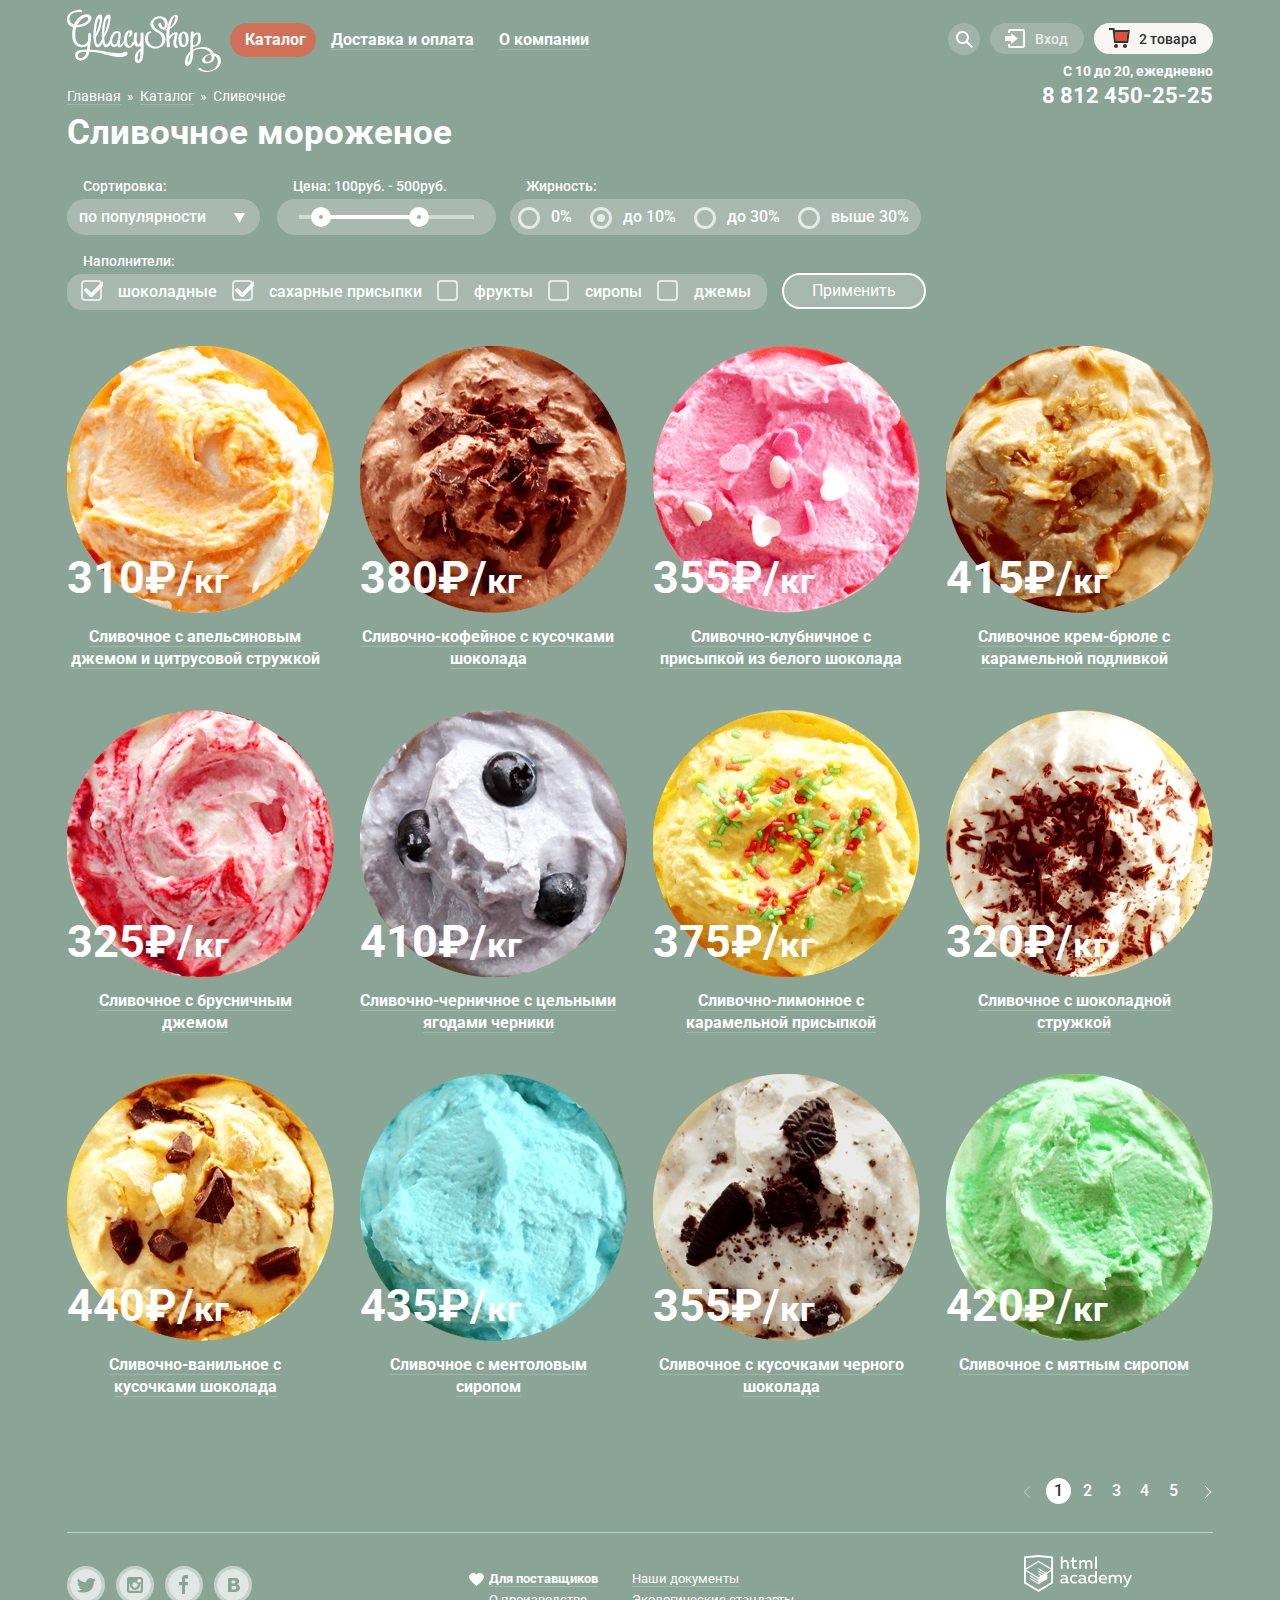
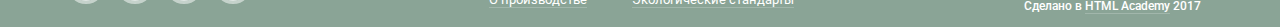
==== catalog.html @ 351ae2a3 "удаление лишних тегов" ====
<!DOCTYPE html>
<html lang="ru">

<head>
  <meta charset="utf-8">
  <title>HTML Academy: Глейси</title>
  <link href="https://fonts.googleapis.com/css?family=Roboto:400,500,700&amp;subset=cyrillic" rel="stylesheet">
  <link href="css/normalize.css" rel="stylesheet">
  <link href="css/style.css" rel="stylesheet">
</head>

<body>
  <header class="main-header container">

    <nav class="main-navigation">
      <a class="main-header-logo" href="index.html">
        <img src="img/logo-gllacy.svg" width="154" height="64" alt="Логотип интернет-магазина 'Глейси'">
      </a>
      <ul class="site-navigation navigation">
        <li class="site-navigation-item catalog">
          <a class="subtitle-currently" href="#"><span>Каталог</span>
          </a>
          <div class="link-wrap"></div>
          <ul class="catalog-list">
            <li class="main-catalog-item">
              <a href="#" class="main-catalog-link">Новинки</a>
            </li>
            <li class="main-catalog-item">
              <a class="currently"><span>Сливочное</span></a>
            </li>
            <li class="main-catalog-item">
              <a href="">Щербеты</a>
            </li>
            <li class="main-catalog-item">
              <a href="#">Фруктовый лед</a>
            </li>
            <li class="main-catalog-item">
              <a href="#">Мелорин</a>
            </li>
          </ul>
        </li>
        <li class="site-navigation-item">
          <a href="#"><span class="underline">Доставка и оплата</span>
          </a>
        </li>
        <li class="site-navigation-item">
          <a href="#"><span class="underline">О компании</span>
          </a>
        </li>
      </ul>
      <div class="user-navigation-wrapper">
        <ul class="user-navigation navigation">
          <li class="search">
            <a class="search-button" href="#">
              <svg version="1.1" xmlns="http://www.w3.org/2000/svg" xmlns:xlink="http://www.w3.org/1999/xlink" x="0px" y="0px" width="17px"
	          height="17px" viewBox="0 0 17 17" enable-background="new 0 0 17 17" xml:space="preserve">
                <g id="Layer_2">
	            <path fill="#FFFFFF" d="M16.958,15.527L11.75,10.32C12.533,9.247,13,7.93,13,6.5C13,2.91,10.09,0,6.5,0S0,2.91,0,6.5
		        S2.91,13,6.5,13c1.438,0,2.763-0.473,3.839-1.263l5.205,5.204L16.958,15.527z M6.5,11C4.019,11,2,8.981,2,6.5S4.019,2,6.5,2
		        S11,4.019,11,6.5S8.981,11,6.5,11z"/>
                </g>
              </svg>
              <span class="visually-hidden">Поиск</span>
            </a>
            <div class="search-wrapper">
              <form class="search-form" method="post">
                <p>
                  <input type="search" name="search" id="search" placeholder="Что ищем?">
                  <label class="visually-hidden" for="search">Поиск по сайту</label>
                </p>
              </form>
            </div>
          </li>
          <li class="login-link">
            <a class="login" href="#">
              <svg version="1.1" x="0px" y="0px" width="21px" height="19px" viewBox="0 0 21 19" enable-background="new 0 0 21 19" xml:space="preserve">
                <g>
	              <polygon fill="#FFFFFF" points="6,14.875 12.917,9.5 6,4.125 6,7.042 -0.042,7.042 -0.042,11.959 6,11.959 	"/>
	              <path fill="#FFFFFF" d="M18,0H5C3.9,0,3,0.9,3,2v2h2V2h13v15H5v-2H3v2c0,1.1,0.9,2,2,2h13c1.1,0,2-0.9,2-2V2C20,0.9,19.1,0,18,0z"/>
                </g>
              </svg>
              Вход
            </a>
            <div class="login-box">
              <h2 class="visually-hidden">Вход в личный кабинет</h2>
              <form class="login-form" method="post">

                <p>
                  <input class="login-icon-user" type="text" name="user-mail" id="login-user-mail" placeholder="Электронная почта">
                  <label class="visually-hidden" for="login-user-mail">Электронная почта</label>
                </p>

                <p>
                  <input class="login-icon-password" type="password" name="password" id="password" placeholder="Пароль">
                  <label class="visually-hidden" for="password">Пароль</label>
                </p>

                <div class="login-inner">
                  <button class="button" type="submit">Войти</button>

                  <p>
                    <a href="#">Забыли пароль?</a>
                    <a href="#">Новая регистрация</a>
                  </p>

                </div>
              </form>
            </div>
          </li>

          <li class="cart">
            <a class="full-cart" href="#" aria-label="Корзина">2 товара</a>
            <svg version="1.1" xmlns="http://www.w3.org/2000/svg" xmlns:xlink="http://www.w3.org/1999/xlink" x="0px" y="0px" width="21px" height="20px" viewBox="0 0 21 20" enable-background="new 0 0 21 20" xml:space="preserve">
              <polygon fill="#E84D37" points="5.888,4.031 6.922,13 17.372,13 18.548,4.031 "/>
              <circle fill="#343434" cx="6.984" cy="18" r="2"/>
              <circle fill="#343434" cx="15.984" cy="18" r="2"/>
              <path fill="#343434" d="M5.657,2.031L5.422,0H0v2h3.64l1.5,13h13.988l1.699-12.969H5.657z M17.372,13H6.922L5.888,4.031h12.66
              L17.372,13z"/>
            </svg>
            <div class="cart-box">
              <h2 class="visually-hidden">Корзина</h2>
              <table class="application">
                <tr>
                  <td class="order-line orange">
                    <button class="cart-delete" type="button"></button>
                    <img src="img/ice-cream-with-orange-jam-mini.png" width="33" height="33" alt="Пломбир с апельсиновым джемом">
                    <span class="product-name">Пломбир с апельсиновым джемом</span>
                  </td>
                  <td>1,5кг х <span>200руб.</span>
                  </td>
                  <td>300руб.
                  </td>
                </tr>
                <tr>
                  <td class="order-line strawberry">
                    <button class="cart-delete" type="button"></button>
                    <img src="img/strawberry-ice-cream-mini.png" width="33" height="33" alt="Клубничный пломбир с присыпкой из белого шоколада">
                    <span class="product-name">Клубничный пломбир с присыпкой из белого шоколада</span>
                  </td>
                  <td>1,5кг х <span>300руб</span>
                  </td>
                  <td>450руб.
                  </td>
                </tr>
                <tr>
                  <td class="last-row-price" colspan="3"><span class="total">Итого: 750руб.</span>
                  </td>
                </tr>
              </table>
              <a class="cart-button button" href="">Оформить заказ</a>
            </div>
          </li>
        </ul>
        <p class="schedule">
          <span class="operating-time">С 10 до 20, ежедневно</span>
          <span class="phone">8 812 450-25-25</span>
        </p>
      </div>
    </nav>
  </header>

  <main class="main-container">
    <div class="main-wrapper container">

      <ul class="breadcrumbs">
        <li><a href="index.html"><span class="underline">Главная</span></a>
        </li>
        <li><a href="#"><span class="underline">Каталог</span></a>
        </li>
        <li class="breadcrumbs-current">Сливочное</li>
      </ul>

      <h1 class="page-title">Сливочное мороженое</h1>

      <section class="filter">
        <h2 class="visually-hidden">Фильтр товаров</h2>

        <form class="filter-form" method="get">
          <fieldset class="sorting">
            <legend>Сортировка:</legend>
            <div class="sort-back">
              <select class="sort" name="sort">
                <option value="popular" >по популярности</option>
                <option value="cheap">сначала недорогие</option>
                <option value="expensive" >сначала дорогие</option>
                <option value="fat" >по жирности</option>
              </select>
              <svg version="1.1" xmlns="http://www.w3.org/2000/svg" xmlns:xlink="http://www.w3.org/1999/xlink" x="0px" y="0px" width="11px" height="10px" viewBox="0 0 11 10" enable-background="new 0 0 11 10" xml:space="preserve">
                <polyline fill="#ffffff" points="5.5,10 0,0 11,0 "/>
              </svg>
            </div>
          </fieldset>

          <fieldset class="range">
            <legend>Цена: 100руб. - 500руб.</legend>
            <div class="range-wrapper">
              <div class="range-line">
                <div class="line-active">
                </div>
                <button class="visually-hidden" type="button" id="min"></button>
                <label class="switch-min" for="min"></label>
                <button class="visually-hidden" type="button" id="max"></button>
                <label class="switch-max" for="max"></label>
              </div>
            </div>
          </fieldset>

          <fieldset class="fat-content">
            <legend>Жирность:</legend>
            <div class="fat-wrapper">
              <ul class="fat-list">
                <li class="fat-item content">
                  <input class="input-radio visually-hidden" type="radio" name="fat-content-group" value="0%" id="fat-0">
                  <label for="fat-0">0%</label>
                </li>
                <li class="fat-item content">
                  <input class="iput-radio visually-hidden" type="radio" name="fat-content-group" value="up-to 10%" id="fat-10" checked>
                  <label for="fat-10">до 10%</label>
                </li>
                <li class="fat-item content">
                  <input class="input-radio visually-hidden" type="radio" name="fat-content-group" value="up-to 30%" id="fat-30">
                  <label for="fat-30">до 30%</label>
                </li>
                <li class="fat-item content">
                  <input class="input-radio visually-hidden" type="radio" name="fat-content-group" value="above- 30%" id="fat-more-30">
                  <label for="fat-more-30">выше 30%</label>
                </li>
              </ul>
            </div>
          </fieldset>

          <fieldset class="additive">
            <legend>Наполнители:</legend>
            <div class="additive-wrapper">
              <ul class="fillers-list">
                <li class="fillers-item">
                  <input class="filter-input-checkbox" type="checkbox" name="fillers" id="filler-chocolate" checked>
                  <label for="filler-chocolate">шоколадные</label>
                </li>
                <li class="fillers-item">
                  <input class="filter-input-checkbox" type="checkbox" name="fillers" id="filler-shugar" checked>
                  <label for="filler-shugar">сахарные присыпки</label>
                </li>
                <li class="fillers-item">
                  <input class="filter-input-checkbox" type="checkbox" name="fillers" id="filler-fruit">
                  <label for="filler-fruit">фрукты</label>
                </li>
                <li class="fillers-item">
                  <input class="filter-input-checkbox" type="checkbox" name="fillers" id="filler-syrup">
                  <label for="filler-syrup">сиропы</label>
                </li>
                <li class="fillers-item">
                  <input class="filter-input-checkbox" type="checkbox" name="fillers" id="filler-jam">
                  <label for="filler-jam">джемы</label>
                </li>
              </ul>
            </div>
          </fieldset>
          <button class="filter-button" type="submit">Применить</button>
        </form>

      </section>

      <section class="product-catalog">

        <h2 class="visually-hidden">Каталог товаров</h2>

        <ul class="product-catalog-list">
          <li class="catalog-item">
            <img src="img/creamy-ice-cream-with-orange-jam-and-citrus-chips.png" width="267" height="267" alt="Сливочное мороженое с апельсиновым джемом и цитрусовой стружкой">
            <a href="#">
              <h3 class="item-title"><span class="underline">Сливочное с апельсиновым джемом и цитрусовой стружкой</span></h3>
            </a>
            <p class="item-price">310₽/<span class="weight">кг</span>
            </p>
            <a class="button-view button" href="#">Быстрый просмотр</a>

          </li>
          <li class="catalog-item">
            <img src="img/creamy-coffee-ice-cream-with-chocolate-pieces.png" width="267" height="267" alt="Сливочно-кофейное мороженое с кусочками шоколада">
            <a href="#">
              <h3 class="item-title"><span class="underline">Сливочно-кофейное с кусочками шоколада</span></h3>
            </a>
            <p class="item-price">380₽/<span class="weight">кг</span>
            </p>
            <a class="button-view button" href="#">Быстрый просмотр</a>
          </li>
          <li class="catalog-item">
            <img src="img/creamy-strawberry-ice-cream-with-white-chocolate-powder.png" width="267" height="267" alt="Сливочно-клубничное мороженое с присыпкой из белого шоколада">
            <a href="#">
              <h3 class="item-title"><span class="underline">Сливочно-клубничное с присыпкой из белого шоколада</span></h3>
            </a>
            <p class="item-price">355₽/<span class="weight">кг</span>
            </p>
            <a class="button-view button" href="#">Быстрый просмотр</a>

          </li>
          <li class="catalog-item">
            <img src="img/creamy-ice-cream-with-caramel-sauce.png" width="267" height="267" alt="Сливочное мороженое крем-брюле с карамельной подливкой">
            <a href="#">
              <h3 class="item-title"><span class="underline">Сливочное крем-брюле с карамельной подливкой</span></h3>
            </a>
            <p class="item-price">415₽/<span class="weight">кг</span>
            </p>
            <a class="button-view button" href="#">Быстрый просмотр</a>
          </li>
          <li class="catalog-item">
            <img src="img/creamy-ice-cream-with-cranberry-jam.png" width="267" height="267" alt="Сливочное мороженое с брусничным джемом ">
            <a href="#">
              <h3 class="item-title"><span class="underline">Сливочное с брусничным джемом</span></h3>
            </a>
            <p class="item-price">325₽/<span class="weight">кг</span>
            </p>
            <a class="button-view button" href="#">Быстрый просмотр</a>
          </li>
          <li class="catalog-item">
            <img src="img/creamy-blueberry-ice-cream-with-whole-blueberries.png" width="267" height="267" alt="Сливочно-черничное мороженое с цельными ягодами черники ">
            <a href="#">
              <h3 class="item-title"><span class="underline">Сливочно-черничное с цельными ягодами черники</span></h3>
            </a>
            <p class="item-price">410₽/<span class="weight">кг</span>
            </p>
            <a class="button-view button" href="#">Быстрый просмотр</a>
          </li>
          <li class="catalog-item">
            <img src="img/creamy-lemon-ice-cream-with-caramel-powder.png" width="267" height="267" alt="Сливочно-лимонное мороженое с карамельной присыпкой ">
            <a href="#">
              <h3 class="item-title"><span class="underline">Сливочно-лимонное с карамельной присыпкой</span></h3>
            </a>
            <p class="item-price">375₽/<span class="weight">кг</span>
            </p>
            <a class="button-view button" href="#">Быстрый просмотр</a>
          </li>
          <li class="catalog-item">
            <img src="img/creamy-ice-cream-with-chocolate-chips.png" width="267" height="267" alt="Сливочное мороженое с шоколадной стружкой">
            <a href="#">
              <h3 class="item-title"><span class="underline">Сливочное с шоколадной стружкой</span></h3>
            </a>
            <p class="item-price">320₽/<span class="weight">кг</span>
            </p>
            <a class="button-view button" href="#">Быстрый просмотр</a>
          </li>
          <li class="catalog-item">
            <img src="img/creamy-vanilla-ice-cream-with-chocolate-pieces.png" width="267" height="267" alt="Сливочно-ванильное мороженое с кусочками шоколада ">
            <a href="#">
              <h3 class="item-title"><span class="underline">Сливочно-ванильное с кусочками шоколада</span></h3>
            </a>
            <p class="item-price">440₽/<span class="weight">кг</span>
            </p>
            <a class="button-view button" href="#">Быстрый просмотр</a>
          </li>
          <li class="catalog-item">
            <img src="img/creamy-ice-cream-with-menthol-syrup.png" width="267" height="267" alt="Сливочноe мороженое с ментоловым сиропом">
            <a href="#">
              <h3 class="item-title"><span class="underline">Сливочноe с ментоловым сиропом</span></h3>
            </a>
            <p class="item-price">435₽/<span class="weight">кг</span>
            </p>
            <a class="button-view button" href="#">Быстрый просмотр</a>
          </li>
          <li class="catalog-item">
            <img src="img/creamy-ice-cream-with-pieces-of-dark-chocolate.png" width="267" height="267" alt="Сливочное мороженое с кусочками черного шоколада">
            <a href="#">
              <h3 class="item-title"><span class="underline">Сливочное с кусочками черного шоколада</span> </h3>
            </a>
            <p class="item-price">355₽/<span class="weight">кг</span>
            </p>
            <a class="button-view button" href="#">Быстрый просмотр</a>
          </li>
          <li class="catalog-item">
            <img src="img/creamy-ice-cream-with-mint-syrup.png" width="267" height="267" alt="Сливочное мороженое с мятным сиропом">
            <a href="#">
              <h3 class="item-title"><span class="underline">Сливочное с мятным сиропом</span></h3>
            </a>
            <p class="item-price">420₽/<span class="weight">кг</span>
            </p>
            <a class="button-view button" href="#">Быстрый просмотр</a>
          </li>
        </ul>
        <div class="paginator-wrapper">
          <ul class="pagination-list">
            <li class="pagination-item">
              <a class="current-link">1</a>
            </li>
            <li class="pagination-item">
              <a href="#">2</a>
            </li>
            <li class="pagination-item">
              <a href="#">3</a>
            </li>
            <li class="pagination-item">
              <a href="#">4</a>
            </li>
            <li class="pagination-item">
              <a href="#">5</a>
            </li>
          </ul>
        </div>
      </section>
    </div>
  </main>

  <footer class="main-footer">
    <div class="footer-wrapper container footer-catalog">
      <div class="footer-social">
        <ul class="social-list">
          <li>
            <a class="social-button" href="#">
              <span class="visually-hidden">Твиттер</span>
              <svg version="1.1" xmlns="http://www.w3.org/2000/svg" xmlns:xlink="http://www.w3.org/1999/xlink" x="0px" y="0px" width="32px" height="32px" viewBox="0 0 32 32" enable-background="new 0 0 32 32" xml:space="preserve">
                <g>
                </g>
                <g>
	              <path fill="#e1e7e4" d="M16,0C7.164,0,0,7.164,0,16c0,8.837,7.164,16,16,16c8.837,0,16-7.163,16-16C32,7.164,24.837,0,16,0z
		          M23.944,12.809c-0.251,6.516-3.463,10.832-10.992,10.702c-0.14,0-0.205,0-0.233,0c-0.015,0-0.021,0-0.021,0
		          c-0.029,0-0.094,0-0.232,0c-0.447,0-4.543-0.443-5.344-1.823c2.479,0.19,4.247-0.406,5.12-1.136
		          c-1.048-0.289-2.923-0.461-3.251-2.848c0.384,0.104,0.618,0.221,1.299,0.113c-1.307-0.824-2.758-1.519-2.679-3.643
		          c0.311,0.317,1.164,0.518,1.46,0.457c-0.768-0.233-2.149-3.244-0.974-4.781c1.984,1.79,4.075,3.482,7.804,3.643
		          c0.227-2.214,1.24-3.699,3.168-4.325c1.84-0.479,3.255,0.26,3.901,1.138c0.737-0.224,1.453-0.466,2.193-0.685
		          c-0.004,0.833-0.569,1.463-0.935,1.709c0.747,0.165,1.423-0.475,1.423-0.475C25.467,11.818,24.557,12.58,23.944,12.809z"/>
                </g>
              </svg>
            </a>
          </li>
          <li>
            <a class="social-button" href="#">
              <span class="visually-hidden">Инстаграмм</span>
              <svg version="1.1" xmlns="http://www.w3.org/2000/svg" xmlns:xlink="http://www.w3.org/1999/xlink" x="0px" y="0px"
	          width="32px" height="32px" viewBox="0 0 32 32" enable-background="new 0 0 32 32" xml:space="preserve">
                <g>
	              <path fill="#e1e7e4" d="M20.916,16c0,2.728-2.211,4.938-4.938,4.938S11.039,18.728,11.039,16c0-0.394,0.051-0.773,0.138-1.14
		          h-0.897v6.838h11.396V14.86h-0.897C20.865,15.227,20.916,15.606,20.916,16z"/>
	              <path fill="#e1e7e4" d="M15.978,18.659c1.466,0,2.659-1.193,2.659-2.659s-1.193-2.659-2.659-2.659
		          c-1.466,0-2.659,1.193-2.659,2.659S14.511,18.659,15.978,18.659z"/>
	              <rect x="18.637" y="10.302" fill="#FFFFFF" width="3.039" height="3.039"/>
	              <path fill="#e1e7e4" d="M16,0C7.164,0,0,7.164,0,16c0,8.837,7.164,16,16,16c8.837,0,16-7.163,16-16C32,7.164,24.837,0,16,0z
		          M23.955,21.698c0,1.254-1.025,2.279-2.279,2.279H10.279C9.026,23.978,8,22.952,8,21.698V10.302c0-1.253,1.026-2.279,2.279-2.279
		          h11.396c1.254,0,2.279,1.026,2.279,2.279V21.698z"/>
                </g>
              </svg>
            </a>
          </li>
          <li>
            <a class="social-button" href="#">
              <span class="visually-hidden">Фейсбук</span> 
              <svg version="1.1" xmlns="http://www.w3.org/2000/svg" xmlns:xlink="http://www.w3.org/1999/xlink" x="0px" y="0px"
	          width="32px" height="32px" viewBox="0 0 32 32" enable-background="new 0 0 32 32" xml:space="preserve">
                <path fill="#e1e7e4" d="M16,0C7.164,0,0,7.163,0,16s7.164,16,16,16c8.837,0,16-7.164,16-16S24.837,0,16,0z M20.062,9.455h-3.021
	            v3.444h3.021v3.445h-3.021v8.61h-3.021v-8.61H11v-3.445h3.021V9.455c0-1.902,1.353-3.445,3.021-3.445h3.021V9.455z"/>
              </svg>
            </a>
          </li>
          <li>
            <a class="social-button" href="#">
              <span class="visually-hidden">Вконтакте</span>
              <svg version="1.1" xmlns="http://www.w3.org/2000/svg" xmlns:xlink="http://www.w3.org/1999/xlink" x="0px" y="0px"
	           width="32px" height="32px" viewBox="0 0 32 32" enable-background="new 0 0 32 32" xml:space="preserve">
                <g>
	              <path fill="#e1e7e4" d="M16.637,14.495c0.402-0.019,0.719-0.082,0.951-0.188c0.326-0.145,0.54-0.33,0.641-0.559
		          c0.101-0.229,0.15-0.496,0.15-0.797c0-0.232-0.058-0.465-0.174-0.697c-0.116-0.232-0.322-0.405-0.617-0.517
		          c-0.264-0.1-0.592-0.155-0.984-0.165c-0.392-0.009-0.943-0.014-1.652-0.014h-0.339v2.965h0.565
		          C15.749,14.523,16.235,14.514,16.637,14.495z"/>
	              <path fill="#e1e7e4" d="M18.118,17.084c-0.282-0.081-0.672-0.125-1.166-0.132c-0.494-0.006-1.012-0.009-1.55-0.009h-0.79v3.493
		          h0.264c1.014,0,1.74-0.003,2.18-0.009c0.438-0.007,0.843-0.088,1.212-0.245c0.377-0.157,0.633-0.364,0.774-0.625
		          s0.214-0.562,0.214-0.9c0-0.446-0.088-0.788-0.261-1.03C18.825,17.386,18.531,17.204,18.118,17.084z"/>
	              <path fill="#e1e7e4" d="M16,0C7.164,0,0,7.164,0,16c0,8.837,7.164,16,16,16c8.837,0,16-7.163,16-16C32,7.164,24.837,0,16,0z
		          M22.602,20.531c-0.273,0.533-0.646,0.976-1.124,1.327c-0.552,0.415-1.161,0.71-1.823,0.886s-1.501,0.264-2.519,0.264h-6.121V8.987
		          h5.443c1.13,0,1.957,0.038,2.48,0.113c0.524,0.076,1.045,0.242,1.561,0.5c0.533,0.27,0.929,0.632,1.189,1.087
		          c0.26,0.455,0.392,0.975,0.392,1.558c0,0.678-0.179,1.278-0.536,1.795c-0.358,0.518-0.863,0.92-1.517,1.208v0.075
		          c0.917,0.182,1.642,0.559,2.179,1.13c0.537,0.571,0.807,1.325,0.807,2.261C23.013,19.392,22.875,19.997,22.602,20.531z"/>
                </g>
              </svg>
            </a>
          </li>
        </ul>
      </div>
      <ul class="documents-list">
        <li class="documents-item">
          <a class="for-supplier" href="#">
            <svg version="1.1" xmlns="http://www.w3.org/2000/svg" xmlns:xlink="http://www.w3.org/1999/xlink" x="0px" y="0px" width="15px" height="13px" viewBox="0 0 15 13" enable-background="new 0 0 15 13" xml:space="preserve">
              <path fill="#FFFFFF" d="M10.799,0c-1.35,0-2.551,0.65-3.3,1.661C6.75,0.65,5.549,0,4.199,0C1.875,0,0,1.806,0,4.044
	          C0,7.223,7.499,13,7.499,13s7.499-5.777,7.499-8.956C14.998,1.806,13.123,0,10.799,0z"/>
            </svg>
            <b><span class="underline">Для поставщиков</span></b>
          </a>
        </li>
        <li class="documents-item">
          <a href="#"><span class="underline">Наши документы</span>
          </a>
        </li>
        <li class="documents-item">
          <a href="#"><span class="underline">О производстве</span>
          </a>
        </li>
        <li class="documents-item">
          <a href="#"><span class="underline">Экологические стандарты</span>
          </a>
        </li>
      </ul>
      <p class="footer-copyright">
        <a class="logo" href="https://htmlacademy.ru/intensive/htmlcss"><img src="img/html-academy.svg" width="108" height="39" alt="Логотип HTML академии"><br>
        </a> Сделано в
        <a class="copyright-link" href="https://htmlacademy.ru/intensive/htmlcss"><span class="underline">HTML Academy</span>
        </a>2017
      </p>
    </div>
  </footer>

</body>

</html>
---- css/style.css ----
body {
  margin: 0;
  padding: 0;
  min-width: 1200px;

  font-family: 'Roboto', 'Arial', sans-serif;
  font-size: 16px;
  font-weight: 500;
  line-height: 22px;
  color: #ffffff;
  background-color: #8aa496;
}

a {
  text-decoration: none;
}

img {
  max-width: 100%;
  height: auto;
}

.visually-hidden:not(:focus):not(:active),
button[type="button"].visually-hidden,
input[type="radio"] {
  position: absolute;

  width: 1px;
  height: 1px;
  margin: -1px;
  border: 0;
  padding: 0;
  white-space: nowrap;
  -webkit-clip-path: inset(100%);
  clip-path: inset(100%);
  clip: rect(0, 0, 0, 0);
  overflow: hidden;
}

.underline {
  border-bottom: 1px solid rgba(255, 255, 255, 0.2);
}

/*--------------Навигация по сайту-------------*/

.main-wrapper-container {
  width: 1200px;
  margin: auto;
}

.container {
  width: 1146px;
  padding: 0;
  margin: 0 auto;
}

.header-main-page {
  margin-bottom: 274px;
}

.main-navigation {
  display: -webkit-box;
  display: -ms-flexbox;
  display: flex;
  padding: 0;
  padding-top: 9px;
  margin: 0;
}

.header-logo {
  width: 154px;
  height: 64px;
  padding-right: 7px;
}

.navigation {
  display: -webkit-box;
  display: -ms-flexbox;
  display: flex;
  -ms-flex-wrap: wrap;
  flex-wrap: wrap;
  padding: 0;
  padding-top: 14px;
  margin: 0;
}

.site-navigation {
  margin-right: auto;
}

.site-navigation a {
  font-weight: 700;
  line-height: 18px;
  color: #ffffff;
}

.main-header-logo img {
  margin-right: 9px;
}

.site-navigation-item {
  position: relative;
}


.site-navigation-item > a {
  display: block;
  padding-left: 15px;
  padding-right: 10px;
  padding-bottom: 8px;
  padding-top: 8px;
  text-align: center;
}

.site-navigation-item .subtitle-currently {
  text-decoration: none;
}

/*-------Главное меню------*/

.catalog .subtitle {
  position: relative;
}

.catalog .subtitle:hover {
  color: #323232;
  background-color: #f7f6f3;
  border-radius: 20px;
  text-decoration: none;
}

.catalog .subtitle:focus {
  color: #323232;
  background-color: #f7f6f3;
  border-radius: 20px;
  -webkit-box-shadow: inset 0px 2px 1px #323232;
  box-shadow: inset 0px 2px 1px #323232;
}

.catalog .currently,
.catalog .subtitle-currently {
  color: #ffffff;
  background-color: #d07058;

}

.catalog .subtitle-currently {
  border-radius: 20px;
}

.catalog-list {
  position: absolute;
  top: 40px;
  left: -3px;
  z-index: 10;
  display: none;
  width: 143px;
  padding: 0;
  padding-bottom: 3px;
  padding-top: 3px;
  margin: 0;

  border-radius: 5px;
  color: #323232;
  background-color: #f8f7f4;
}

.subtitle:hover ~ .catalog-list,
.subtitle:focus ~ .catalog-list {
  display: block;
}

.subtitle-currently:hover ~ .catalog-list,
.subtitle-currently:focus ~ .catalog-list {
  display: block;
}

.catalog-list:hover,
.catalog-list:focus {
  display: block;
}

.main-catalog-item a {
  display: block;
  padding-left: 20px;
  padding-bottom: 9px;
  padding-top: 8px;

  font-size: 14px;
  line-height: 16px;
  font-weight: 400;
  color: #323232;
}

.catalog-list .main-catalog-link {
  font-weight: 700;
  border-bottom: 1px solid #d3d3d2;
}

.catalog-list a:hover:not(.currently) {
  color: #323232;
  background-color: #fbded7;
}

.catalog-list a:focus:not(.currently) {
  color: #323232;
  background-color: #f6b5a5;
}

/*------Навигация пользователя------*/

.user-navigation-wrapper {
  display: -webkit-box;
  display: -ms-flexbox;
  display: flex;
  -webkit-box-orient: vertical;
  -webkit-box-direction: normal;
  -ms-flex-direction: column;
  flex-direction: column;
}

.user-navigation {
  margin-left: auto;
  margin-bottom: 8px;

  font-size: 14px;
  line-height: 16px;
}

.user-navigation a {
  display: block;
  padding-left: 45px;
  padding-right: 16px;
  padding-bottom: 7px;
  padding-top: 8px;
  margin-left: 10px;
  text-align: center;
  color: #ebefed;
  background-color: #a1b4a9;
  border-radius: 20px;
}

.schedule {
  display: -webkit-box;
  display: -ms-flexbox;
  display: flex;
  -webkit-box-orient: vertical;
  -webkit-box-direction: normal;
  -ms-flex-direction: column;
  flex-direction: column;
  -webkit-box-align: end;
  -ms-flex-align: end;
  align-items: flex-end;
  padding: 0;
  margin: 0;
}

.operating-time {
  margin-bottom: 5px;
  font-size: 14px;
  line-height: 16px;
  font-weight: 700;
}

.phone {
  font-size: 22px;
  line-height: 24px;
  font-weight: 700;
}

/*-----Поиск по сайту----*/

.search {
  position: relative;
}

.search::after {
  content: "";
  position: absolute;
  top: 30px;
  left: 11px;
  width: 30px;
  height: 10px;
}

.search .search-button {
  padding: 0;
  border: 0;
  width: 32px;
  height: 32px;
  border-radius: 50%;
  color: #ebefed;
  background-color: #a1b4a9;
}

.search-wrapper {
  position: absolute;
  right: 0px;
  top: 25px;
}

.search-form {
  display: none;
  border-radius: 10px;
}

.search .search-button:hover,
.search .search-button:focus {
  color: #323232;
  background-color: #f8f7f4;
}

.search .search-button:hover path,
.search .search-button:focus path {
  fill: #323232;
}

.search:hover .search-form {
  display: block;
  background-color: #f8f7f4;
}

.search-form:hover,
.search-form:focus {
  display: block;
}

.search-form input {
  width: 310px;
  padding: 10px 13px;
  margin: 20px 17px;
  border: 1px solid #d3d3d2;
  border-radius: 5px;
}

.search-form input:hover {
  -webkit-box-shadow: 1px 1px 0px #d3d3d2,
  -1px -1px 0px #d3d3d2;
  box-shadow: 1px 1px 0px #d3d3d2,
  -1px -1px 0px #d3d3d2;
}

.search-form input:focus {
  outline: none;
  -webkit-box-shadow: 2px 2px 0px,
  -2px -2px 0px #8fbdec;
  box-shadow: 2px 0px 0px #8fbdec,
  -2px 0px 0px #8fbdec,
  0px 2px 0px #8fbdec,
  0px -2px 0px #8fbdec
}

.search-form input:focus + label {
  font-size: 0;
}

.search-button svg {
  position: absolute;
  top: 8px;
  left: 18px;
}

/*-----Вход-----*/

.login-link {
  position: relative;
}

.login-link::after {
  content: "";
  position: absolute;
  top: 32px;
  left: 18px;
  width: 80px;
  height: 10px;
}

.login-box {
  position: absolute;
  right: 15px;
  top: 38px;
  z-index: 30;
  display: none;
  border-radius: 10px;
  background-color: #f8f7f4;
}

.login-form p {
  margin: 0;
  padding: 0;
}

.login-box input {
  box-sizing: border-box;
  width: 240px;
  margin-top: 20px;
  margin-left: 20px;
  margin-right: 17px;
  padding: 13px 12px;

  border: 1px solid #d3d3d2;
  border-radius: 5px;
}

.login-box input:hover {
  -webkit-box-shadow: 1px 1px 0px #d3d3d2,
  -1px -1px 0px #d3d3d2;
  box-shadow: 1px 1px 0px #d3d3d2,
  -1px -1px 0px #d3d3d2;
}

.login-box input:focus {
  outline: none;
  -webkit-box-shadow: 2px 2px 0px,
  -2px -2px 0px #8fbdec;
  box-shadow: 2px 0px 0px #8fbdec,
  -2px 0px 0px #8fbdec,
  0px 2px 0px #8fbdec,
  0px -2px 0px #8fbdec
}

.login:hover,
.login:focus {
  color: #323232;
  background-color: #f8f7f4;
}

.login:hover path,
.login:focus path {
  fill: #323232;
}

.login:hover polygon,
.login:focus polygon {
  fill: #323232;
}

.login-link:hover .login-box,
.login-link:focus .login-box {
  display: block;
}

.login-link svg {
  position: absolute;
  top: 6px;
  left: 25px;
}

.login-inner {
  display: -webkit-box;
  display: -ms-flexbox;
  display: flex;
  -webkit-box-align: start;
  -ms-flex-align: start;
  align-items: flex-start;
  margin-bottom: 20px;
  margin-top: 19px;
}

/*-----кнопка-------*/

.button {
  font-size: 18px;
  line-height: 24px;
  font-weight: 700;
  border: 0;
  color: #ffffff;
  background-color: #ed5b3d;
  -webkit-box-shadow: 0 2px 1px #ac1000;
  box-shadow: 0 2px 1px #ac1000;
}

.button:hover {
  background-color: #f17d64;
}

.button:focus {
  background-color: #ed5b3d;
  -webkit-box-shadow: inset 0 2px 1px #ac1000;
  box-shadow: inset 0 2px 1px #ac1000;
}

/*---------------------------*/

.login-form button {
  padding: 10px 26px;
  margin-left: 17px;
  border-radius: 20px;
  margin-right: 21px;
}

.login-inner p {
  display: -webkit-box;
  display: -ms-flexbox;
  display: flex;
  -webkit-box-orient: vertical;
  -webkit-box-direction: normal;
  -ms-flex-direction: column;
  flex-direction: column;
  -webkit-box-align: start;
  -ms-flex-align: start;
  align-items: flex-start;
  margin: 0;
  padding: 0;
}

.login-form a {
  margin: 0;
  padding: 0;
  font-size: 13px;
  line-height: 24px;
  background-color: #f8f7f4;
  text-decoration: underline;
  color: #323232;
}

.login-form a:hover {
  color: #e84d37;
}

.login-form input:focus + label {
  font-size: 0;
}

/*-----Корзина----*/

.cart {
  position: relative;
}

.cart::after {
  content: "";
  position: absolute;
  top: 30px;
  left: 22px;
  width: 95px;
  height: 10px;
}

.cart-box {
  display: none;
  position: absolute;
  top: 40px;
  right: 0;
  z-index: 10;
  font-size: 13px;
  line-height: 16px;
  color: #323232;
  background-color: #f8f7f4;
  border-radius: 10px;
}

.cart:hover .cart-box {
  display: block;
}

.cart-empty {
  display: none;
  color: #ffffff;
  background-color: #9db1a5;
}

.cart .full-cart {
  position: relative;
  display: block;
  color: #323232;
  background-color: #f7f6f3;
}

.cart svg {
  position: absolute;
  top: 5px;
  left: 25px;
}

.cart-link {
  position: relative;
}

.cart-link svg {
  position: absolute;
  left: 15px;
}

.cart-box span {
  color: #999999;
}

.cart .cart-button {
  display: inline-block;
  margin-left: 350px;
  margin-right: 16px;
  margin-bottom: 20px;
  padding: 10px 15px;
  text-align: center;
  vertical-align: middle;
  font-size: 18px;
  line-height: 24px;
  font-weight: 700;
  border: 0;
  color: #ffffff;
  background-color: #ee5e3f;
}

.cart-button:hover {
  background-color: #f28166;
}

.cart-button:focus {
  background-color: #eb563b;
}

.application {
  border-collapse: collapse;
}

.application td:not(.order-line) {
  padding: 20px 25px;
  white-space: nowrap;
}

.application tr {
  position: relative;
}

.application tr:last-of-type {
  border-top: 1px solid #d3d3d2;
}

.application .product-name {
  position: relative;
  display: block;
  box-sizing: border-box;
  width: 308px;
  padding-left: 70px;
  color: #323232;
}

.cart-delete {
  position: absolute;
  left: 10px;
  top: 25px;
  width: 5px;
  height: 5px;
  border: 0;
  background-color: transparent;
  cursor: pointer;
}

.cart-delete::after,
.cart-delete::before {
  content: "";
  position: absolute;
  top: 0;
  left: 0px;
  width: 14px;
  height: 1px;
  background-color: #231f20;
  -webkit-transform: rotate(45deg);
  -ms-transform: rotate(45deg);
  transform: rotate(45deg);
}

.cart-delete::after {
  -webkit-transform: rotate(-45deg);
  -ms-transform: rotate(-45deg);
  transform: rotate(-45deg);
}

.order-line {
  position: relative;
}

.orange img,
.strawberry img {
  position: absolute;
  top: 10px;
  left: 30px;
}

.last-row-price {
  text-align: right;
}

.cart-box .total {
  font-size: 15px;
  line-height: 18px;
  font-weight: 700;
  color: #323232;
}

.site-navigation,
.user-navigation,
.catalog-list,
.slider-list,
.slider-buttons,
.promotion-list,
.hit-sales-list,
.social-list,
.documents-list,
.breadcrumbs,
.fat-content-list,
.fillers-list,
.product-catalog-list,
.pagination-list {
  list-style: none;
}

/*------Слайдер------*/

.slider {
  margin-bottom: 4px;
}

.slider-container {
  position: relative;
}

.slide-wrapper {
  position: relative;
  text-align: center;
}

.slider img {
  position: absolute;
  top: -390px;
  left: 50px;
  z-index: -1;
  display: -webkit-box;
  display: -ms-flexbox;
  display: flex;
  -webkit-box-orient: vertical;
  -webkit-box-direction: normal;
  -ms-flex-direction: column;
  flex-direction: column;
  -webkit-box-ordinal-group: 0;
  -ms-flex-order: -1;
  order: -1;
  width: 1045px;
}

.slider-list {
  display: -webkit-box;
  display: -ms-flexbox;
  display: flex;
  padding: 0;
  margin: 0;
}

.slider-title {
  font-size: 60px;
  line-height: 60.35px;
  font-weight: 700;
}

.slider-list h3 {
  width: 680px;
  margin: auto;
  margin-bottom: 28px;
  text-align: center;
}

.slider-list a {
  display: inline-block;
  padding-top: 11px;
  padding-bottom: 13px;
  padding-right: 40px;
  padding-left: 40px;
  vertical-align: middle;
  font-size: 32px;
  line-height: 44px;
  font-weight: 700;
  border-radius: 35px;
}

.slider-list li {
  display: -webkit-box;
  display: -ms-flexbox;
  display: flex;
  -webkit-box-orient: vertical;
  -webkit-box-direction: normal;
  -ms-flex-direction: column;
  flex-direction: column;
  -webkit-box-align: center;
  -ms-flex-align: center;
  align-items: center;
  margin: auto;
  margin-bottom: 36px;
}

.slider-controls {
  position: absolute;
  top: 170px;
  z-index: 20;

  font-size: 0;
}

.slider-controls label {
  display: inline-block;
  width: 17px;
  height: 17px;
  margin-right: 8px;
  vertical-align: top;
  text-align: center;

  background-color: transparent;
  border: 2px solid #ffffff;
  border-radius: 50%;
  cursor: pointer;
}

.radio-button {
  position: absolute;
  display: none;
}

.page-1:hover ~ .slider-controls .product-1,
.page-2:hover ~ .slider-controls .product-2,
.page-3:hover ~ .slider-controls .product-3 {
  background-color: #b2c1b7;
}

.page-1:checked ~ .slider-controls .product-1,
.page-2:checked ~ .slider-controls .product-2,
.page-3:checked ~ .slider-controls .product-3 {
  background-color: #ffffff;
}

.page-1:checked ~ .slider-list .chocolate-and-lemon,
.page-1:checked ~ .slider-list .fudge-and-strawberry {
  display: none;
}

.page-2:checked ~ .slider-list .cream-brulee,
.page-2:checked ~ .slider-list .fudge-and-strawberry {
  display: none;
}

.page-3:checked ~ .slider-list .cream-brulee,
.page-3:checked ~ .slider-list .chocolate-and-lemon {
  display: none;
}

/*-----------*/

.promotion {
  margin-bottom: 40px;
}

.promotion-title {
  margin: 0;
  margin-left: 15px;
  margin-top: 15px;
  margin-bottom: 15px;
  font-size: 35px;
  line-height: 41px;
  font-weight: 700;
}

.promotion-text {
  margin: 0;
  margin-left: 18px;
  margin-bottom: 47px;
  font-size: 18px;
  font-weight: 700;
}

.promotion a {
  display: inline-block;
  padding-top: 10px;
  padding-bottom: 10px;
  padding-left: 20px;
  padding-right: 26px;
  margin: 0;
  margin-left: 375px;
  margin-bottom: 23px;
  vertical-align: middle;

  border-radius: 20px;
  color: #ffffff;
  background-color: #ee5e3f;
}

.promotion .button-chocolate {
  margin-left: 350px;
}

.promotion-list {
  display: -webkit-box;
  display: -ms-flexbox;
  display: flex;
  -webkit-box-pack: justify;
  -ms-flex-pack: justify;
  justify-content: space-between;
  padding: 0;
  margin: 0;
}

.promotion-item {
  width: 560px;
  border-radius: 15px;
}

.promo-raspberry {
  background: #9b2a4a;
  background-image: url(../img/crimson-background.jpg);
}

.promo-chocolate {
  background: #3a2217;
  background-image: url(../img/chocolate-background.jpg);
}

/*-----Хиты продаж-----*/

.main-wrapper .hit-sales {
  margin-bottom: 8px;
}

.hit-sales-list img {
  margin-bottom: 5px;
}

.catalog-item a {
  position: relative;
  z-index: 20;
  display: block;
  padding-bottom: 10px;

  font-size: 14px;
  line-height: 16px;
  font-weight: 400;
  color: #323232;
}

.item-price {
  position: absolute;
  top: 164px;
  left: 0;
  z-index: 20;

  font-size: 45px;
  line-height: 45px;
  font-weight: 700;
}

.weight {
  font-size: 35px;
  line-height: 45px;
  font-weight: 700;
}

.item-title {
  width: 256px;
  margin: 0;
  font-size: 16px;
  line-height: 22px;
  color: #ffffff;
}

.item-title:hover {
  color: #ffbc9e;
}

.catalog-item svg {
  position: absolute;
  top: 0;
  left: 0;
}

/*-----О нас-------*/

.features {
  padding: 0;
  margin: 0;
  margin-bottom: 40px;
}

.about-us {
  background-color: #e9dcbf;
  background-image: url(../img/waffle.jpg);
  border: 1px solid #e9dcbf;
  border-radius: 15px;
}

.about-us-wrapper {
  display: -webkit-box;
  display: -ms-flexbox;
  display: flex;
  -ms-flex-wrap: wrap;
  flex-wrap: wrap;
  justify-content: flex-start;
}

.about-us h3 {
  margin: 0;
  margin-left: 17px;
  margin-top: 23px;
  margin-bottom: 24px;

  font-size: 24px;
  line-height: 30px;
  color: #323232;
}

.about-us-wrapper p {
  position: relative;
  width: 480px;
  margin: 0;
  margin-left: 22px;
  margin-bottom: 20px;
  padding-left: 58px;

  font-weight: 400;
  color: #323232;
}

.about-us-wrapper p::before {
  content: " ";

  position: absolute;
  top: -15px;
  left: 0;
  width: 49px;
  height: 49px;

  background-repeat: no-repeat;
  background-position: 0 0;
}

.about-us-wrapper .production::before {
  background-image: url(../img/ice-cream.svg);
}

.about-us-wrapper .components::before {
  background-image: url(../img/leaflet.svg);
}

.about-us-wrapper .supplier::before {
  background-image: url(../img/cow.svg);
}

.about-us-wrapper .deliver::before {
  background-image: url(../img/thermometr.svg);
}

.about-us-wrapper .components,
.about-us-wrapper .deliver {
  -webkit-box-ordinal-group: 3;
  -ms-flex-order: 2;
  order: 2;
}

/*-----------------------*/

.wrap {
  display: -webkit-box;
  display: -ms-flexbox;
  display: flex;
  -webkit-box-pack: justify;
  -ms-flex-pack: justify;
  justify-content: space-between;
  margin-bottom: 40px;
}

.aside {
  width: 560px;

  color: #323232;
  background-color: #ffffff;
  background-image: url(../img/strawberry-background.jpg);
  background-repeat: no-repeat;
  border-radius: 20px;
}

.aside h3 {
  margin: 0;
  margin-left: 20px;
  margin-top: 26px;
  font-size: 16px;
}

.aside a {
  display: block;
  margin: 0;
  margin-top: -20px;
  margin-bottom: 80px;
  margin-left: 20px;
  padding: 0;
  width: 300px;

  font-size: 24px;
  line-height: 30px;
  font-weight: 700;
  text-decoration: underline;
  color: #323232;
}

.aside a:hover {
  color: #ffbc9e;
}

.subscription {
  -webkit-box-sizing: border-box;
  box-sizing: border-box;
  margin: 0;
  padding: 0;
  width: 560px;

  background-color: #f8f7f4;
  border: 6px solid transparent;
  -webkit-border-image: url(../img/mail-background.svg) 5 round round;
  -o-border-image: url(../img/mail-background.svg) 5 round round;
  border-image: url(../img/mail-background.svg) 5 round round;
  border-radius: 20px;
}

.subscription-text {
  padding-top: 15px;
  margin-left: 20px;
  margin-bottom: 23px;
  margin-right: 20px;
  font-weight: 400;
  color: #5a5a5a;
}

.subscription-form {
  display: -webkit-box;
  display: -ms-flexbox;
  display: flex;
  -webkit-box-align: center;
  -ms-flex-align: center;
  align-items: center;
}

.subscription-form .subscription-mail {
  padding: 10px 13px;
  margin-left: 20px;
  width: 340px;
  border: 1px solid #d3d3d3;
  border-radius: 5px;
}

.subscription-form .subscription-mail:hover {
  -webkit-box-shadow: 1px 1px 0px #d3d3d2,
  -1px -1px 0px #d3d3d2;
  box-shadow: 1px 1px 0px #d3d3d2,
  -1px -1px 0px #d3d3d2;
}

.subscription-form .subscription-mail:focus {
  outline: none;
  -webkit-box-shadow: 2px 2px 0px,
  -2px -2px 0px #8fbdec;
  box-shadow: 2px 0px 0px #8fbdec,
  -2px 0px 0px #8fbdec,
  0px 2px 0px #8fbdec,
  0px -2px 0px #8fbdec
}

.subscription-mail:focus + label {
  font-size: 0;
}

.subscription-form button {
  display: inline-block;
  padding: 9px 18px;
  margin-left: 7px;
  vertical-align: middle;
  border-radius: 30px;
}

/*------Контакты-----*/

.all-contacts {
  position: relative;
  padding: 0;
  margin: 0;
}

.map-container {
  position: relative;
}

.contacts-wrapper {
  position: absolute;
  z-index: 30;
  top: 64px;
  right: 0;
  padding: 0;
  margin: 0;
  width: 303px;

  border-radius: 20px;
  background-color: #fffffe;
}

.contacts {
  font-size: 14px;
  line-height: 20px;
  font-weight: 400;
  color: #323232;
}

.contacts .address {
  margin-top: 28px;
  margin-left: 26px;
}

.contacts .order {
  margin-top: 22px;
  margin-left: 26px;
}

.address span {
  display: block;
  margin-right: 125px;
}

.contact {
  width: 230px;
  font-size: 18px;
  line-height: 24px;
  font-weight: 700;
}

.feedback {
  display: inline-block;
  margin-left: 25px;
  margin-bottom: 30px;
  margin-top: 13px;
  padding: 10px 30px;
  text-align: center;
  vertical-align: middle;

  border-radius: 25px;
  color: #ffffff;
  background-color: #ea543a;
}

.feedback:hover {
  background-color: #f28166;
}

.all-contacts img {
  width: 100%;
  height: 430px;
}

.all-contacts iframe {
  position: absolute;
  top: 0;
  left: 0;
  z-index: 20;
  width: 100%;
  height: 430px;
  border: 0;
}

.all-contacts svg {
  position: absolute;
  z-index: 10;
  top: 138px;
  right: 925px;
}

/*-----Подвал-----*/

.footer-wrapper {
  display: -webkit-box;
  display: -ms-flexbox;
  display: flex;
  -webkit-box-pack: justify;
  -ms-flex-pack: justify;
  justify-content: space-between;
  -webkit-box-align: center;
  -ms-flex-align: center;
  align-items: center;
}

.footer-catalog {
  padding-top: 10px;
  border-top: 1px solid rgba(255, 255, 255, 0.5);
}

.social-list {
  display: -webkit-box;
  display: -ms-flexbox;
  display: flex;
  padding: 0;
  margin: 0;
}

.social-button {
  display: -webkit-box;
  display: -ms-flexbox;
  display: flex;
  width: 32px;
  height: 32px;
  margin-right: 11px;
  border: 3px solid rgba(255, 255, 255, .5);
  border-radius: 50%;
}

.social-button:hover svg path {
  fill: #ffffff;
}

.documents-list {
  display: -webkit-box;
  display: -ms-flexbox;
  display: flex;
  -ms-flex-wrap: wrap;
  flex-wrap: wrap;
  width: 324px;
  padding: 0;
  margin: 0;
  margin-top: 13px;
  margin-left: 15px;
}

.documents-list a {
  display: block;
  margin: 0;
  padding: 0;
  margin-bottom: 3px;
  width: 182px;
  font-size: 13px;
  line-height: 18px;
  font-weight: 400;
  color: #ffffff;
}

.documents-list li {
  margin-right: -39px;
}

.for-supplier {
  position: relative;
}

.for-supplier svg {
  position: absolute;
  top: 3px;
  left: -20px;
}

.documents-list a:hover {
  color: #e6b69b;
}

.footer-copyright {
  padding-right: 9px;
  width: 180px;
  font-size: 12px;
  line-height: 18px;
}

.copyright-link {
  color: #ffffff;
}

.copyright-link:hover {
  color: #e6b69b;
}

.logo {
  display: block;
}

/*-----обратная связь------*/

@keyframes bounce {
  0% {
    transform: translate(-1200px, -50%);
  }

  100% {
    transform: translate(0, -50%);
  }
}

@keyframes error {
  to {
    transform: rotate(360deg);
  }
}

.modal {
  position: fixed;
  z-index: 100;
  display: none;
}

.modal-feedback {
  top: 50%;
  left: 50%;
  width: 480px;
  padding: 0;
  margin: 0;
  margin-left: -240px;
  transform: translateY(-50%);

  border: 1px solid #f8f7f4;
  border-radius: 10px;
  background-color: #f8f7f4;
}

.modal-feedback h2 {
  margin-top: 17px;
  margin-left: 25px;
  margin-bottom: 18px;
  font-size: 24px;
  line-height: 28px;
  font-weight: 700;
  color: #323232;
}

.feedback-form input,
.feedback-form textarea {
  -webkit-box-sizing: border-box;
  box-sizing: border-box;
  padding: 10px 13px;
  margin-left: 27px;
  border: 1px solid #d3d3d2;
  border-radius: 5px;
}

.feedback-form input:hover,
.feedback-form textarea:hover {
  -webkit-box-shadow: 1px 1px 0px #d3d3d2,
  -1px -1px 0px #d3d3d2;
  box-shadow: 1px 1px 0px #d3d3d2,
  -1px -1px 0px #d3d3d2;
}

.feedback-form input:focus,
.feedback-form textarea:focus {
 outline: none;
  -webkit-box-shadow: 2px 2px 0px,
  -2px -2px 0px #8fbdec;
  box-shadow: 2px 0px 0px #8fbdec,
  -2px 0px 0px #8fbdec,
  0px 2px 0px #8fbdec,
  0px -2px 0px #8fbdec
}

.feedback-form input {
  width: 265px;
}

.feedback-form textarea {
  width: 428px;
}

.feedback-form p {
  margin: 0;
  padding: 0;
  margin-bottom: 23px;
}

.modal-feedback-button {
  display: inline-block;
  padding: 10px 25px;
  margin-left: 315px;
  margin-bottom: 10px;
  margin-top: 5px;
  vertical-align: middle;
  border-radius: 20px;
}

.modal-feedback-close {
  border: none;
  background-color: #f8f7f4;
}

.modal-close {
  position: absolute;
  top: 10px;
  right: 14px;
  width: 22px;
  height: 22px;
  font-size: 0;
  background-color: transparent;
  border: 0;
  cursor: pointer;
}

.modal-close::before,
.modal-close::after {
  content: "";
  position: absolute;
  top: 10px;
  right: 0;
  width: 20px;
  height: 2px;
  background-color: #323232;
}

.modal-close::before {
  -webkit-transform: rotate(45deg);
  -ms-transform: rotate(45deg);
  transform: rotate(45deg);
}

.modal-close::after {
  -webkit-transform: rotate(-45deg);
  -ms-transform: rotate(-45deg);
  transform: rotate(-45deg);
}

.modal-overlay {
  position: fixed;
  top: 0;
  left: 0;
  width: 100%;
  height: 100%;
  z-index: 90;
  background-color: rgba(0, 0, 0, 0.6);
  display: none;
}

.modal-show {
  display: block;
  animation: bounce 0.6s;
}

.overlay-show {
  display: block;
}

.modal-error {
  animation: error 0.6s;
}

.feedback-form input + label,
.feedback-form textarea + label {
  font-size: 0;
}

/*------каталог------*/

/*---хлебные крошки----*/

.breadcrumbs {
  display: -webkit-box;
  display: -ms-flexbox;
  display: flex;
  -webkit-box-align: center;
  -ms-flex-align: center;
  align-items: center;
  padding: 0;
  margin: 0;
  margin-top: -20px;
  margin-bottom: 8px;
}

.breadcrumbs li {
  margin-right: 9px;
}

.breadcrumbs a {
  position: relative;
  display: block;
  margin: 0;
  padding: 0;
  margin-right: 10px;
  font-size: 14px;
  line-height: 16px;
  font-weight: 400;
  color: #ffffff;
}

.breadcrumbs a:hover {
  color: #e6b69b;
}

.breadcrumbs a::after {
  content: "»";
  position: absolute;
  left: 60px;
  font-size: 14px;
  line-height: 16px;
}

.breadcrumbs-current {
  font-size: 14px;
  line-height: 16px;
  font-weight: 400;
  color: #ffffff;
}

.page-title {
  padding: 0;
  margin: 0;
  margin-bottom: 25px;
  font-size: 35px;
  line-height: 41px;
  font-weight: 700;
}

/*------форма-----*/

.filter {
  margin-bottom: -10px;
}

.filter-form {
  display: -webkit-box;
  display: -ms-flexbox;
  display: flex;
  -ms-flex-wrap: wrap;
  flex-wrap: wrap;
  -webkit-box-align: start;
  -ms-flex-align: start;
  align-items: flex-start;
  padding: 0;
  margin: 0;
  margin-bottom: 28px;
}

.fillers-list {
  display: -webkit-box;
  display: -ms-flexbox;
  display: flex;
  margin: 0;
  padding: 0;
}

.filter-form fieldset {
  padding: 0;
  margin: 0;
  margin-bottom: 18px;
  border: 0 none;
}

.filter-form legend {
  margin-bottom: 5px;
  margin-left: 16px;
  font-size: 14px;
  line-height: 16px;
}

.sort-back {
  position: relative;
  -webkit-box-sizing: border-box;
  box-sizing: border-box;
  margin-right: 17px;
  padding: 7px 12px;

  border-radius: 20px;
  color: #ffffff;
  background-color: #a9b9af;
}

.filter-form .sort {
  position: relative;
  z-index: 2;
  box-sizing: border-box;
  width: 169px;
  -webkit-appearance: none;
  -moz-appearance: none;
  -ms-appearance: none;
  appearance: none;
  font-size: 16px;
  line-height: 18px;
  font-weight: 500;
  color: #fff;
  background-color: transparent;
  border: 0;
}

.filter-form .sort::-ms-expand {
  display: none;
}

.sorting svg {
  position: absolute;
  right: 15px;
  top: 14px;
  z-index: 1;
  -webkit-box-sizing: border-box;
  box-sizing: border-box;
  overflow: hidden;
}

 select:hover + svg polyline {
  fill: #323232;
}

.filter-form select:focus,
.filter-form select:hover {
  padding-right: 25px;
  color: #323232;
  background-color: transparent;
}

.filter-form select:focus + svg polyline {
  fill: #323232;
}

.filter-form select:focus option {
  font-size: 14px;
  line-height: 16px;
  font-weight: 400;
}

.range-wrapper {
  width: 195px;
  height: 20px;
  padding: 8px 12px;
  margin-right: 14px;
  background-color: #a9b9af;
  border-radius: 25px;
}

.range-line {
  position: relative;
  width: 175px;
  height: 4px;
  background-color: #d1dad3;
  margin-left: 10px;
  margin-top: 8px;
}

.line-active {
  width: 110px;
  height: 4px;
  background: #ffffff;
  margin-left: 20px;
}

.switch-min {
  position: absolute;
  top: -8px;
  left: 12px;
  width: 4px;
  height: 4px;
  background-color: #ababab;
  border: 8px solid #ffffff;
  border-radius: 50%;
  cursor: pointer;
}

.switch-max {
  position: absolute;
  top: -8px;
  left: 110px;
  width: 4px;
  height: 4px;
  background-color: #ababab;
  border: 8px solid #ffffff;
  border-radius: 50%;
  cursor: pointer;
}

.filter-button {
  margin: 0;
  margin-top: 20px;
  margin-left: 15px;
  padding: 7px 28px;
  font-size: 16px;
  line-height: 18px;
  color: #ffffff;
  background-color: #a6b7ad;
  border: 2px solid #ffffff;
  border-radius: 20px;
}

.filter-button:hover {
  color: #323232;
  background-color: #ffffff;
}

.filter-button:focus {
  color: #323232; 
  border: 2px solid #eaeaea;
  background-color: #eaeaea;
  -webkit-box-shadow: 0px -2px 1px #323232;
  box-shadow: 0px -2px 1px #323232;
}

.fat-content {
  display: -webkit-box;
  display: -ms-flexbox;
  display: flex;
  flex-direction: column;
}

.fat-list {
  padding: 0;
  margin: 0;
  list-style: none;
}

.fat-item {
  display: inline-block;
  vertical-align: middle;
}

.fat-wrapper {
  box-sizing: border-box;
  height: 36px;
  padding: 7px 3px;
  background-color: #a9b9af;
  border-radius: 25px;
}

.fat-item input {
  display: none;
}

.fat-content label {
  position: relative;
  margin-left: 29px;
  top: -1px;
  padding: 2px 9px;
  cursor: pointer;
}

.fat-content label::before {
  content: " ";
  position: absolute;
  left: -24px;
  top: 2px;
  width: 16px;
  height: 16px;
  border: 3px solid rgba(255, 255, 255, 0.7);
  border-radius: 50%;
}

.fat-content label:hover::before {
  content: " ";
  position: absolute;
  left: -24px;
  top: 2px;
  width: 16px;
  height: 16px;
  border: 3px solid rgba(255, 255, 255, 1);
  border-radius: 50%;
}

.content input:checked + label:hover::after {
  content: " ";
  position: absolute;
  top: 9px;
  left: -17px;
  width: 8px;
  height: 8px;
  background-color: rgba(255, 255, 255, 1);
  border-radius: 50%;
}

.content input:checked + label::after {
  content: " ";
  position: absolute;
  top: 9px;
  left: -17px;
  width: 8px;
  height: 8px;
  background-color: rgba(255, 255, 255, 0.7);
  border-radius: 50%;
}

.additive-wrapper {
  padding-right: 15px;
  border-radius: 15px;
  background-color: #a9b9af;
}

.fillers-list {
  margin: 0;
  padding: 0;
}

.fillers-item {
  padding-top: 7px;
  padding-bottom: 7px;
  padding-left: 51px;
  padding-right: 1px;
}

.fillers-item input {
  display: none;
}

.fillers-item label {
  position: relative;
  cursor: pointer;
  text-decoration: none;
}

.fillers-item label::before {
  content: "";
  position: absolute;
  left: -37px;
  top: -2px;
  width: 17px;
  height: 17px;
  border: 2px solid rgba(255, 255, 255, 0.7);
  border-radius: 4px;
}

.fillers-item label:hover::before {
  content: "";
  position: absolute;
  top: -2px;
  left: -37px;
  width: 17px;
  height: 17px;
  border: 2px solid rgba(255, 255, 255, 1);
  border-radius: 4px;
}

.filter-input-checkbox:checked + label::after {
  content: "";
  position: absolute;
  top: -2px;
  left: -39px;
  width: 24px;
  height: 17px;
  background-image: url(../img/checkbox-on.svg);
  background-repeat: no-repeat;
  background-position: 0 0;
  opacity: 0.9;
  overflow: visible;
}

.filter-input-checkbox:checked + label:hover::after {
  content: "";
  position: absolute;
  top: -2px;
  left: -39px;
  width: 24px;
  height: 17px;
  background-image: url(../img/checkbox-on.svg);
  background-repeat: no-repeat;
  background-position: 0 0;
  opacity: 1;
  overflow: visible;
}

/*---каталог мороженного----*/

.product-catalog {
  margin-bottom: 28px;
}

.product-catalog-list {
  display: -webkit-box;
  display: -ms-flexbox;
  display: flex;
  -ms-flex-wrap: wrap;
  flex-wrap: wrap;
  -webkit-box-pack: justify;
  -ms-flex-pack: justify;
  justify-content: space-between;
  padding: 0;
  margin: 0;
}

.product-catalog-list li {
  position: relative;
  display: -webkit-box;
  display: -ms-flexbox;
  display: flex;
  -ms-flex-wrap: wrap;
  flex-wrap: wrap;
  -ms-flex-line-pack: start;
  align-content: flex-start;
  margin-bottom: 20px;
  width: 267px;
  text-align: center;
}

.product-catalog-list img {
  z-index: 0;
  width: 267px;
  height: 267px;
  margin-bottom: 13px;
}

/*-----быстрый просмотр---*/

.product-catalog-list .button-view {
  display: none;
}

.product-catalog-list .catalog-item:hover::after {
  content: '';
  position: absolute;
  z-index: 10;
  left: -13px;
  top: -10px;
  width: 293px;
  height: 405px;
  background-color: rgba(255, 255, 255, 0.1);
  box-shadow: 0 20px 20px 0 rgba(0, 0, 0, .4);
  border-radius: 5px;
}

.catalog-item:hover .button-view {
  position: absolute;
  top: 333px;
  left: 34px;
  z-index: 30;
  display: inline-block;
  padding: 10px 16px;
  vertical-align: middle;
  font-size: 18px;
  line-height: 24px;
  font-weight: 700;
  color: #ffffff;
  background-color: #eb563b;
  border-radius: 20px;
}

.catalog-item:hover .button-view:hover {
  background-color: #f38267;
}

.catalog-item:hover .button-view:focus {
  background-color: #d94d35;
}

.product-catalog a {
  padding: 0;
  padding-bottom: 20px;
  margin: 0;
  text-align: center;
}



/*----страницы-----*/

.paginator-wrapper {
  display: -webkit-box;
  display: -ms-flexbox;
  display: flex;
  padding: 0;
  margin: 0;
  margin-top: 40px;
  margin-right: 40px;
}

.pagination-list {
  position: relative;
  display: -webkit-box;
  display: -ms-flexbox;
  display: flex;
  justify-content: space-between;
  width: 140px;
  padding: 0;
  margin: 0;
  margin-left: auto;
  margin-right: -13px;
}

.pagination-item:first-child a::before {
  content: "";
  position: absolute;
  top: 8px;
  left: -23px;
  width: 8px;
  height: 12px;
  background-image: url(../img/paginator-icon-right.svg);
  transform: rotate(180deg);
}

.pagination-item:last-child a::after {
  content: "";
  position: absolute;
  top: 8px;
  left: 158px;
  width: 8px;
  height: 12px;
  background-image: url(../img/paginator-icon-right-small.svg);
}

.pagination-list a {
  display: inline-block;
  padding: 2px 8px;
  vertical-align: middle;
  border-radius: 50%;
  color: #ffffff;
}

.pagination-list .current-link {
  color: #323232;
  background-color: #ffffff;
}

.pagination-list a:hover:not(.current-link) {
  background-color: #9db1a5;
}
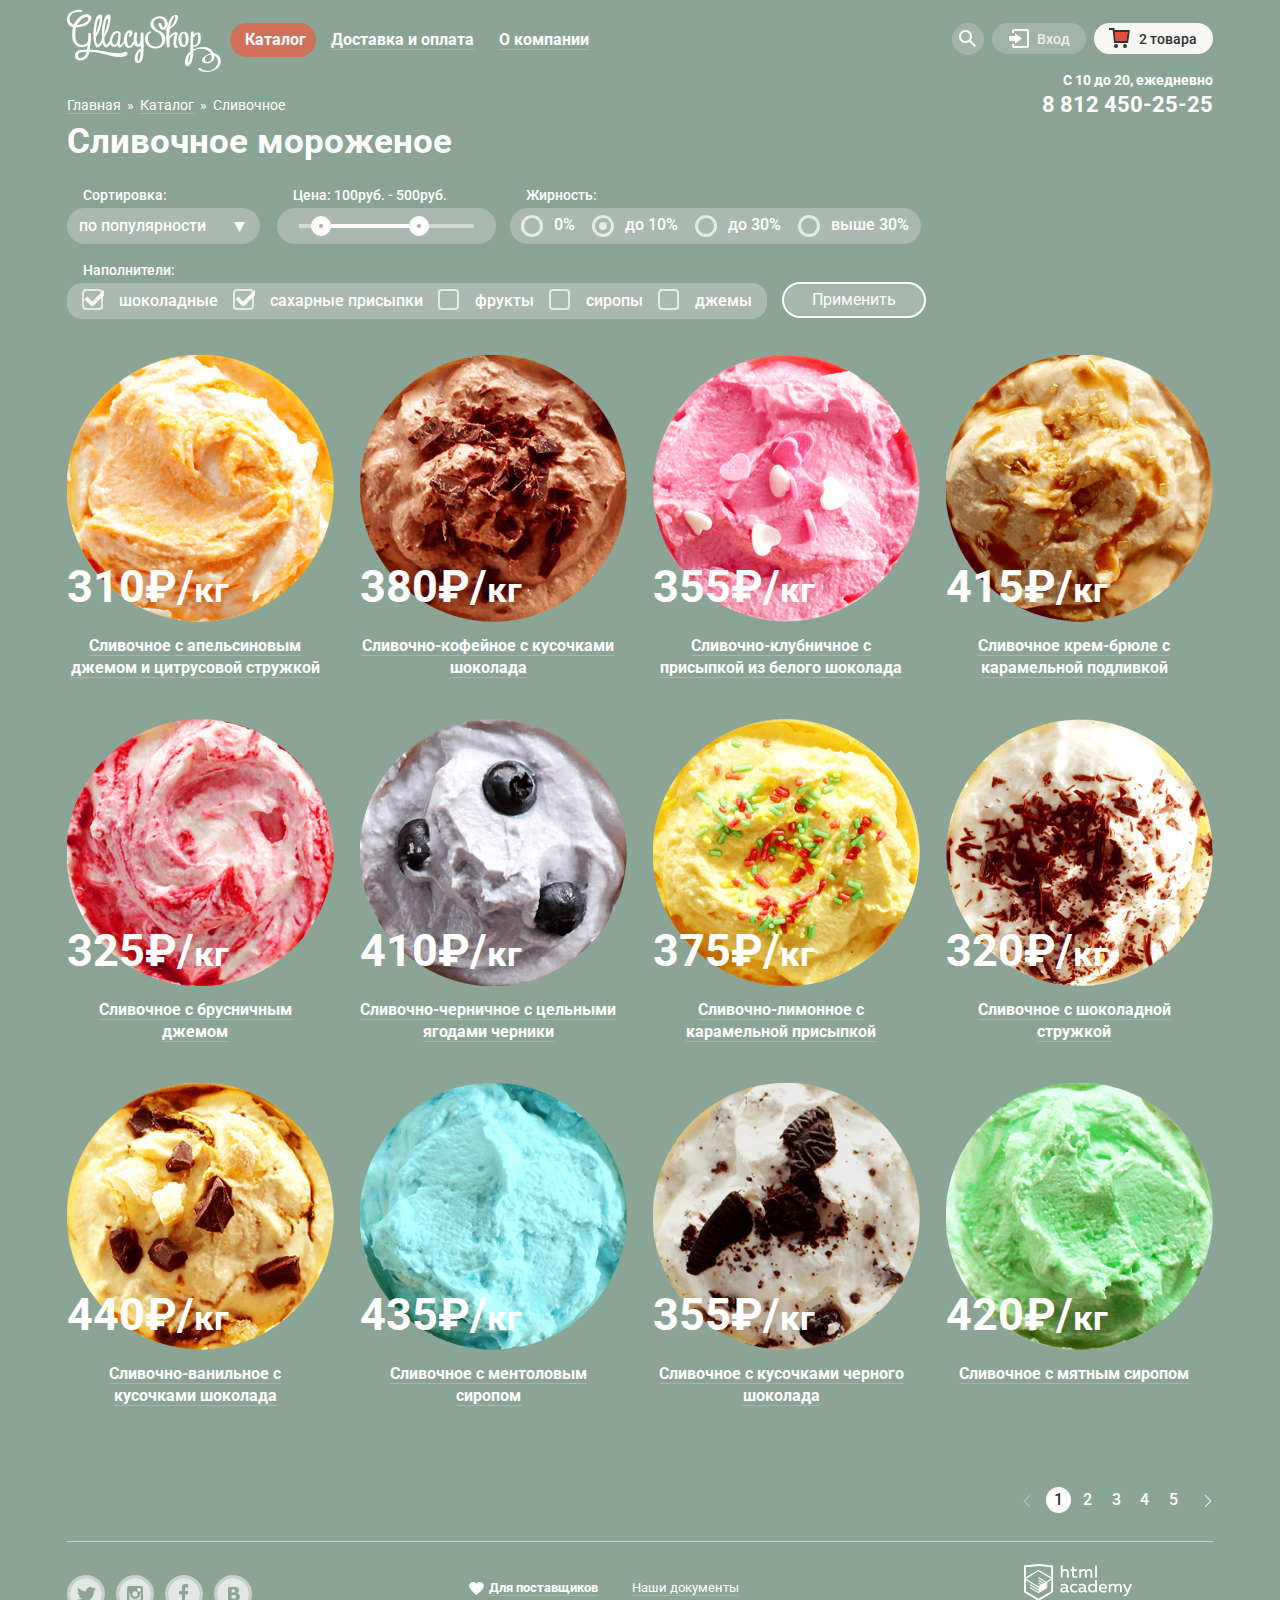
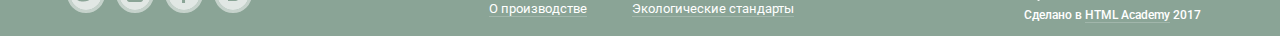
==== commit 9a0109c5: "добавление кнопки поиска" ====
--- a/catalog.html
+++ b/catalog.html
@@ -18,15 +18,17 @@
       </a>
       <ul class="site-navigation navigation">
         <li class="site-navigation-item catalog">
-          <a class="subtitle-currently" href="#"><span>Каталог</span>
-          </a>
-          <div class="link-wrap"></div>
+          <a class="subtitle-currently" href="#">         
+            <span>Каталог</span>
+          </a>
           <ul class="catalog-list">
             <li class="main-catalog-item">
               <a href="#" class="main-catalog-link">Новинки</a>
             </li>
             <li class="main-catalog-item">
-              <a class="currently"><span>Сливочное</span></a>
+              <a class="currently">               	     
+                <span>Сливочное</span>
+              </a>
             </li>
             <li class="main-catalog-item">
               <a href="">Щербеты</a>
@@ -40,11 +42,13 @@
           </ul>
         </li>
         <li class="site-navigation-item">
-          <a href="#"><span class="underline">Доставка и оплата</span>
+          <a href="#">
+            <span class="underline">Доставка и оплата</span>
           </a>
         </li>
         <li class="site-navigation-item">
-          <a href="#"><span class="underline">О компании</span>
+          <a href="#">
+            <span class="underline">О компании</span>
           </a>
         </li>
       </ul>
@@ -68,6 +72,7 @@
                   <input type="search" name="search" id="search" placeholder="Что ищем?">
                   <label class="visually-hidden" for="search">Поиск по сайту</label>
                 </p>
+                <button class="visually-hidden" type="submit" aria-label="Закрыть"></button>
               </form>
             </div>
           </li>
@@ -361,7 +366,7 @@
           <li class="catalog-item">
             <img src="img/creamy-ice-cream-with-pieces-of-dark-chocolate.png" width="267" height="267" alt="Сливочное мороженое с кусочками черного шоколада">
             <a href="#">
-              <h3 class="item-title"><span class="underline">Сливочное с кусочками черного шоколада</span> </h3>
+              <h3 class="item-title"><span class="underline">Сливочное с кусочками черного шоколада</span></h3>
             </a>
             <p class="item-price">355₽/<span class="weight">кг</span>
             </p>
@@ -498,9 +503,11 @@
         </li>
       </ul>
       <p class="footer-copyright">
-        <a class="logo" href="https://htmlacademy.ru/intensive/htmlcss"><img src="img/html-academy.svg" width="108" height="39" alt="Логотип HTML академии"><br>
+        <a class="logo" href="https://htmlacademy.ru/intensive/htmlcss">
+          <img src="img/html-academy.svg" width="108" height="39" alt="Логотип HTML академии">
         </a> Сделано в
-        <a class="copyright-link" href="https://htmlacademy.ru/intensive/htmlcss"><span class="underline">HTML Academy</span>
+        <a class="copyright-link" href="https://htmlacademy.ru/intensive/htmlcss">
+          <span class="underline">HTML Academy</span>
         </a>2017
       </p>
     </div>
--- a/css/style.css
+++ b/css/style.css
@@ -101,7 +101,6 @@
 .site-navigation-item {
   position: relative;
 }
-
 
 .site-navigation-item > a {
   display: block;
@@ -141,7 +140,6 @@
 .catalog .subtitle-currently {
   color: #ffffff;
   background-color: #d07058;
-
 }
 
 .catalog .subtitle-currently {
@@ -165,6 +163,16 @@
   background-color: #f8f7f4;
 }
 
+.subtitle-currently::after,
+.subtitle::after {
+  content: "";
+  position: absolute;
+  width: 60px;
+  height: 10px;
+  top: 30px;
+  left: 15px;
+}
+
 .subtitle:hover ~ .catalog-list,
 .subtitle:focus ~ .catalog-list {
   display: block;
@@ -221,10 +229,14 @@
 
 .user-navigation {
   margin-left: auto;
-  margin-bottom: 8px;
+  margin-bottom: 17px;
 
   font-size: 14px;
   line-height: 16px;
+}
+
+.user-navigation li {
+  margin-left: -2px;
 }
 
 .user-navigation a {
@@ -356,8 +368,8 @@
 
 .search-button svg {
   position: absolute;
-  top: 8px;
-  left: 18px;
+  top: 7px;
+  left: 17px;
 }
 
 /*-----Вход-----*/
@@ -443,7 +455,7 @@
 .login-link svg {
   position: absolute;
   top: 6px;
-  left: 25px;
+  left: 27px;
 }
 
 .login-inner {
@@ -1437,7 +1449,7 @@
 
 .feedback-form input:focus,
 .feedback-form textarea:focus {
- outline: none;
+  outline: none;
   -webkit-box-shadow: 2px 2px 0px,
   -2px -2px 0px #8fbdec;
   box-shadow: 2px 0px 0px #8fbdec,
@@ -1685,7 +1697,7 @@
   overflow: hidden;
 }
 
- select:hover + svg polyline {
+select:hover + svg polyline {
   fill: #323232;
 }
 
@@ -1774,7 +1786,7 @@
 }
 
 .filter-button:focus {
-  color: #323232; 
+  color: #323232;
   border: 2px solid #eaeaea;
   background-color: #eaeaea;
   -webkit-box-shadow: 0px -2px 1px #323232;
@@ -1789,14 +1801,15 @@
 }
 
 .fat-list {
+  display: flex;
+  flex-wrap: wrap;
   padding: 0;
   margin: 0;
   list-style: none;
 }
 
 .fat-item {
-  display: inline-block;
-  vertical-align: middle;
+  margin-left: 3px;
 }
 
 .fat-wrapper {
@@ -1870,15 +1883,16 @@
 }
 
 .fillers-list {
+  display: flex;
+  flex-wrap: wrap;
   margin: 0;
   padding: 0;
 }
 
 .fillers-item {
+  margin-left: 52px;
   padding-top: 7px;
   padding-bottom: 7px;
-  padding-left: 51px;
-  padding-right: 1px;
 }
 
 .fillers-item input {
@@ -2031,8 +2045,6 @@
   text-align: center;
 }
 
-
-
 /*----страницы-----*/
 
 .paginator-wrapper {
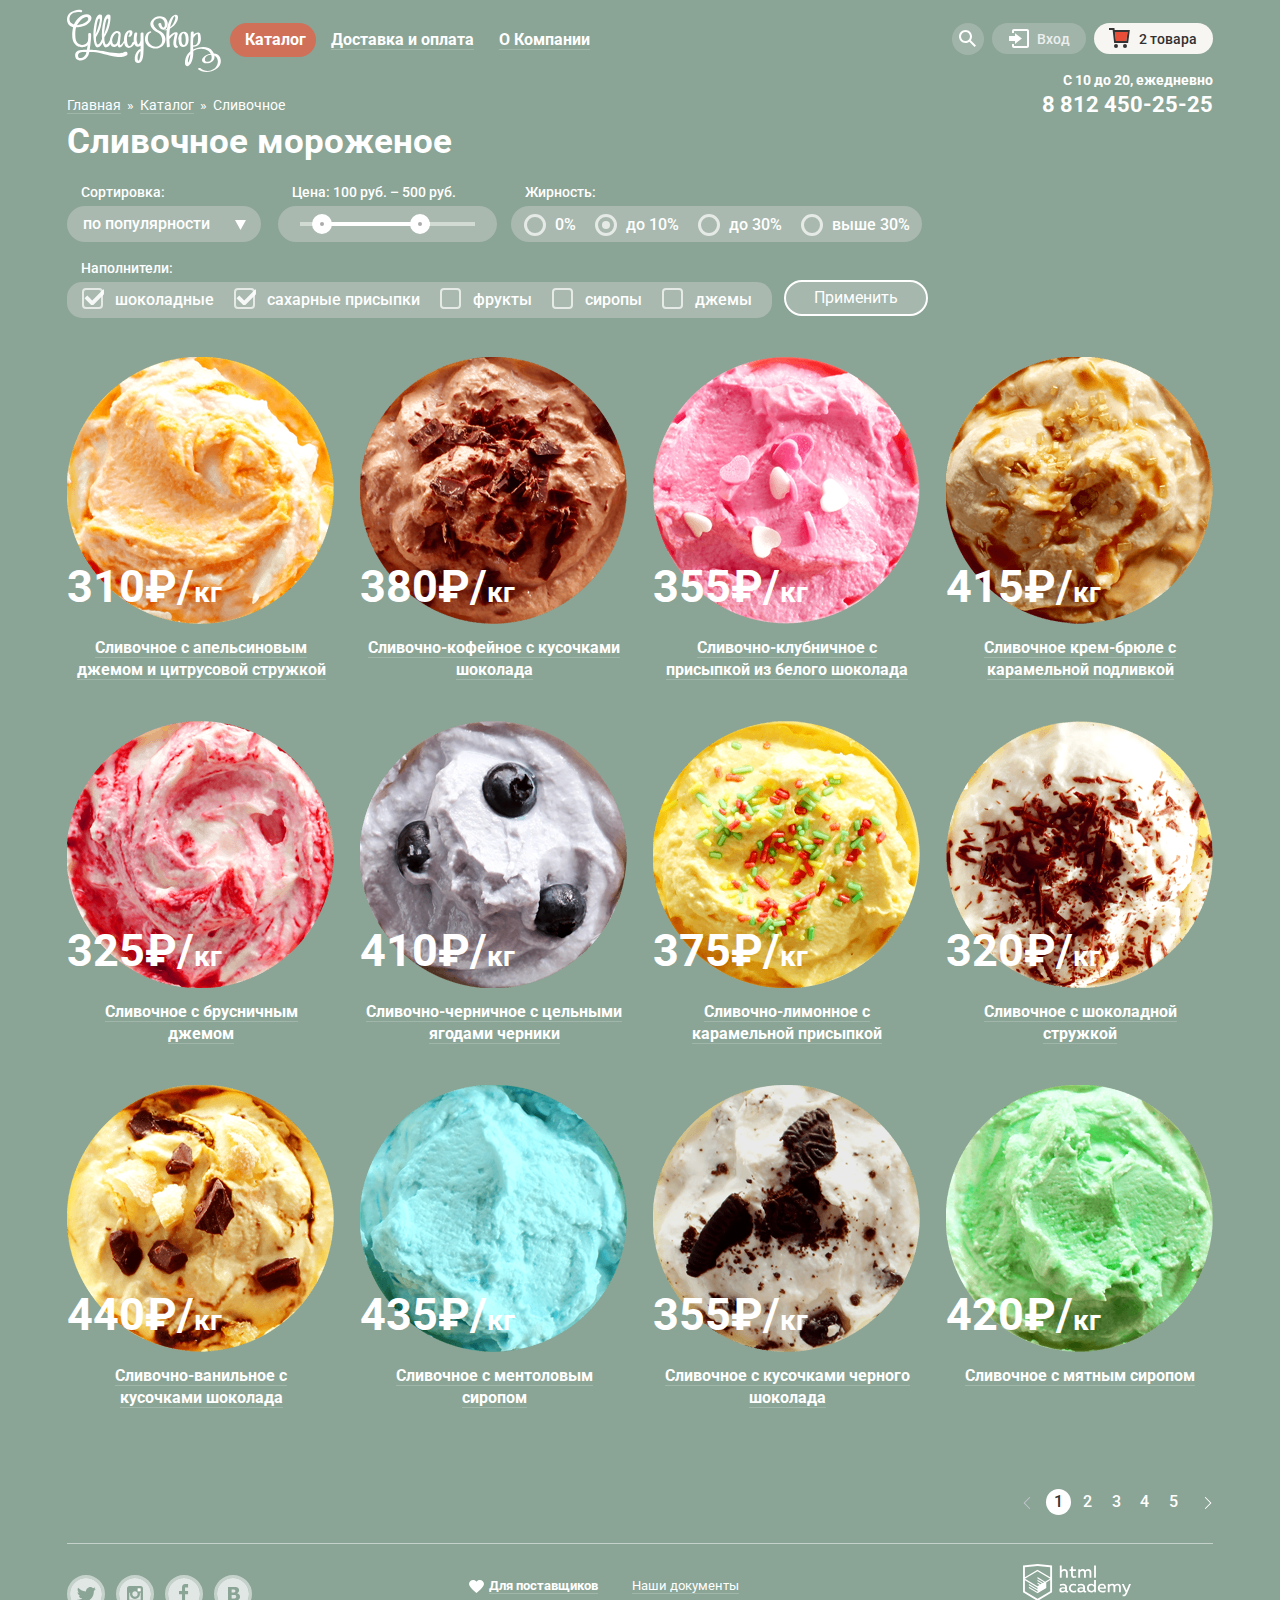
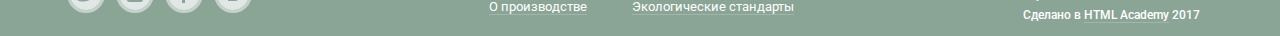
==== commit 2d7232a7: "изменение размеров чекбокса" ====
--- a/catalog.html
+++ b/catalog.html
@@ -48,7 +48,7 @@
         </li>
         <li class="site-navigation-item">
           <a href="#">
-            <span class="underline">О компании</span>
+            <span class="underline">О Компании</span>
           </a>
         </li>
       </ul>
@@ -197,7 +197,7 @@
           </fieldset>
 
           <fieldset class="range">
-            <legend>Цена: 100руб. - 500руб.</legend>
+            <legend>Цена: 100 руб. – 500 руб.</legend>
             <div class="range-wrapper">
               <div class="range-line">
                 <div class="line-active">
--- a/css/style.css
+++ b/css/style.css
@@ -390,7 +390,7 @@
 .login-box {
   position: absolute;
   right: 15px;
-  top: 38px;
+  top: 37px;
   z-index: 30;
   display: none;
   border-radius: 10px;
@@ -407,7 +407,7 @@
   width: 240px;
   margin-top: 20px;
   margin-left: 20px;
-  margin-right: 17px;
+  margin-right: 20px;
   padding: 13px 12px;
 
   border: 1px solid #d3d3d2;
@@ -513,6 +513,7 @@
   -ms-flex-align: start;
   align-items: flex-start;
   margin: 0;
+  margin-top: -4px;
   padding: 0;
 }
 
@@ -948,7 +949,7 @@
 
 .item-price {
   position: absolute;
-  top: 164px;
+  top: 162px;
   left: 0;
   z-index: 20;
 
@@ -958,7 +959,7 @@
 }
 
 .weight {
-  font-size: 35px;
+  font-size: 28px;
   line-height: 45px;
   font-weight: 700;
 }
@@ -966,6 +967,7 @@
 .item-title {
   width: 256px;
   margin: 0;
+  padding-left: 6px;
   font-size: 16px;
   line-height: 22px;
   color: #ffffff;
@@ -1119,18 +1121,15 @@
   margin: 0;
   padding: 0;
   width: 560px;
-
+  border-radius: 20px;
   background-color: #f8f7f4;
-  border: 6px solid transparent;
-  -webkit-border-image: url(../img/mail-background.svg) 5 round round;
-  -o-border-image: url(../img/mail-background.svg) 5 round round;
-  border-image: url(../img/mail-background.svg) 5 round round;
-  border-radius: 20px;
+  background-image: url(../img/distribution-background.jpg);
+  background-repeat: no-repeat;
 }
 
 .subscription-text {
-  padding-top: 15px;
-  margin-left: 20px;
+  padding-top: 20px;
+  margin-left: 27px;
   margin-bottom: 23px;
   margin-right: 20px;
   font-weight: 400;
@@ -1147,8 +1146,8 @@
 }
 
 .subscription-form .subscription-mail {
-  padding: 10px 13px;
-  margin-left: 20px;
+  padding: 11px 14px;
+  margin-left: 24px;
   width: 340px;
   border: 1px solid #d3d3d3;
   border-radius: 5px;
@@ -1177,8 +1176,8 @@
 
 .subscription-form button {
   display: inline-block;
-  padding: 9px 18px;
-  margin-left: 7px;
+  padding: 10px 19px;
+  margin-left: 11px;
   vertical-align: middle;
   border-radius: 30px;
 }
@@ -1216,12 +1215,13 @@
 }
 
 .contacts .address {
-  margin-top: 28px;
+  margin-top: 26px;
   margin-left: 26px;
 }
 
 .contacts .order {
-  margin-top: 22px;
+  width: 170px;
+  margin-top: 18px;
   margin-left: 26px;
 }
 
@@ -1231,17 +1231,23 @@
 }
 
 .contact {
+  display: block;
+  margin-top: 3px;
   width: 230px;
   font-size: 18px;
   line-height: 24px;
   font-weight: 700;
 }
 
+.contact-time {
+  display: block;
+}
+
 .feedback {
   display: inline-block;
   margin-left: 25px;
   margin-bottom: 30px;
-  margin-top: 13px;
+  margin-top: 11px;
   padding: 10px 30px;
   text-align: center;
   vertical-align: middle;
@@ -1292,7 +1298,7 @@
 }
 
 .footer-catalog {
-  padding-top: 10px;
+  padding-top: 8px;
   border-top: 1px solid rgba(255, 255, 255, 0.5);
 }
 
@@ -1328,7 +1334,7 @@
   width: 324px;
   padding: 0;
   margin: 0;
-  margin-top: 13px;
+  margin-top: 9px;
   margin-left: 15px;
 }
 
@@ -1363,7 +1369,7 @@
 }
 
 .footer-copyright {
-  padding-right: 9px;
+  padding-right: 10px;
   width: 180px;
   font-size: 12px;
   line-height: 18px;
@@ -1606,7 +1612,7 @@
 .page-title {
   padding: 0;
   margin: 0;
-  margin-bottom: 25px;
+  margin-bottom: 22px;
   font-size: 35px;
   line-height: 41px;
   font-weight: 700;
@@ -1615,7 +1621,7 @@
 /*------форма-----*/
 
 .filter {
-  margin-bottom: -10px;
+  margin-bottom: -7px;
 }
 
 .filter-form {
@@ -1648,8 +1654,8 @@
 }
 
 .filter-form legend {
-  margin-bottom: 5px;
-  margin-left: 16px;
+  margin-bottom: 6px;
+  margin-left: 14px;
   font-size: 14px;
   line-height: 16px;
 }
@@ -1659,7 +1665,7 @@
   -webkit-box-sizing: border-box;
   box-sizing: border-box;
   margin-right: 17px;
-  padding: 7px 12px;
+  padding: 7px 9px 7px 16px;
 
   border-radius: 20px;
   color: #ffffff;
@@ -1770,7 +1776,7 @@
 .filter-button {
   margin: 0;
   margin-top: 20px;
-  margin-left: 15px;
+  margin-left: 12px;
   padding: 7px 28px;
   font-size: 16px;
   line-height: 18px;
@@ -1805,6 +1811,7 @@
   flex-wrap: wrap;
   padding: 0;
   margin: 0;
+  margin-top: 2px;
   list-style: none;
 }
 
@@ -1835,8 +1842,8 @@
 .fat-content label::before {
   content: " ";
   position: absolute;
-  left: -24px;
-  top: 2px;
+  left: -22px;
+  top: 1px;
   width: 16px;
   height: 16px;
   border: 3px solid rgba(255, 255, 255, 0.7);
@@ -1846,8 +1853,8 @@
 .fat-content label:hover::before {
   content: " ";
   position: absolute;
-  left: -24px;
-  top: 2px;
+  left: -22px;
+  top: 1px;
   width: 16px;
   height: 16px;
   border: 3px solid rgba(255, 255, 255, 1);
@@ -1857,8 +1864,8 @@
 .content input:checked + label:hover::after {
   content: " ";
   position: absolute;
-  top: 9px;
-  left: -17px;
+  top: 8px;
+  left: -15px;
   width: 8px;
   height: 8px;
   background-color: rgba(255, 255, 255, 1);
@@ -1868,8 +1875,8 @@
 .content input:checked + label::after {
   content: " ";
   position: absolute;
-  top: 9px;
-  left: -17px;
+  top: 8px;
+  left: -15px;
   width: 8px;
   height: 8px;
   background-color: rgba(255, 255, 255, 0.7);
@@ -1890,7 +1897,7 @@
 }
 
 .fillers-item {
-  margin-left: 52px;
+  margin-left: 48px;
   padding-top: 7px;
   padding-bottom: 7px;
 }
@@ -1901,6 +1908,7 @@
 
 .fillers-item label {
   position: relative;
+  margin-right: 5px;
   cursor: pointer;
   text-decoration: none;
 }
@@ -1908,7 +1916,7 @@
 .fillers-item label::before {
   content: "";
   position: absolute;
-  left: -37px;
+  left: -33px;
   top: -2px;
   width: 17px;
   height: 17px;
@@ -1920,7 +1928,7 @@
   content: "";
   position: absolute;
   top: -2px;
-  left: -37px;
+  left: -33px;
   width: 17px;
   height: 17px;
   border: 2px solid rgba(255, 255, 255, 1);
@@ -1931,7 +1939,7 @@
   content: "";
   position: absolute;
   top: -2px;
-  left: -39px;
+  left: -35px;
   width: 24px;
   height: 17px;
   background-image: url(../img/checkbox-on.svg);
@@ -1945,7 +1953,7 @@
   content: "";
   position: absolute;
   top: -2px;
-  left: -39px;
+  left: -35px;
   width: 24px;
   height: 17px;
   background-image: url(../img/checkbox-on.svg);
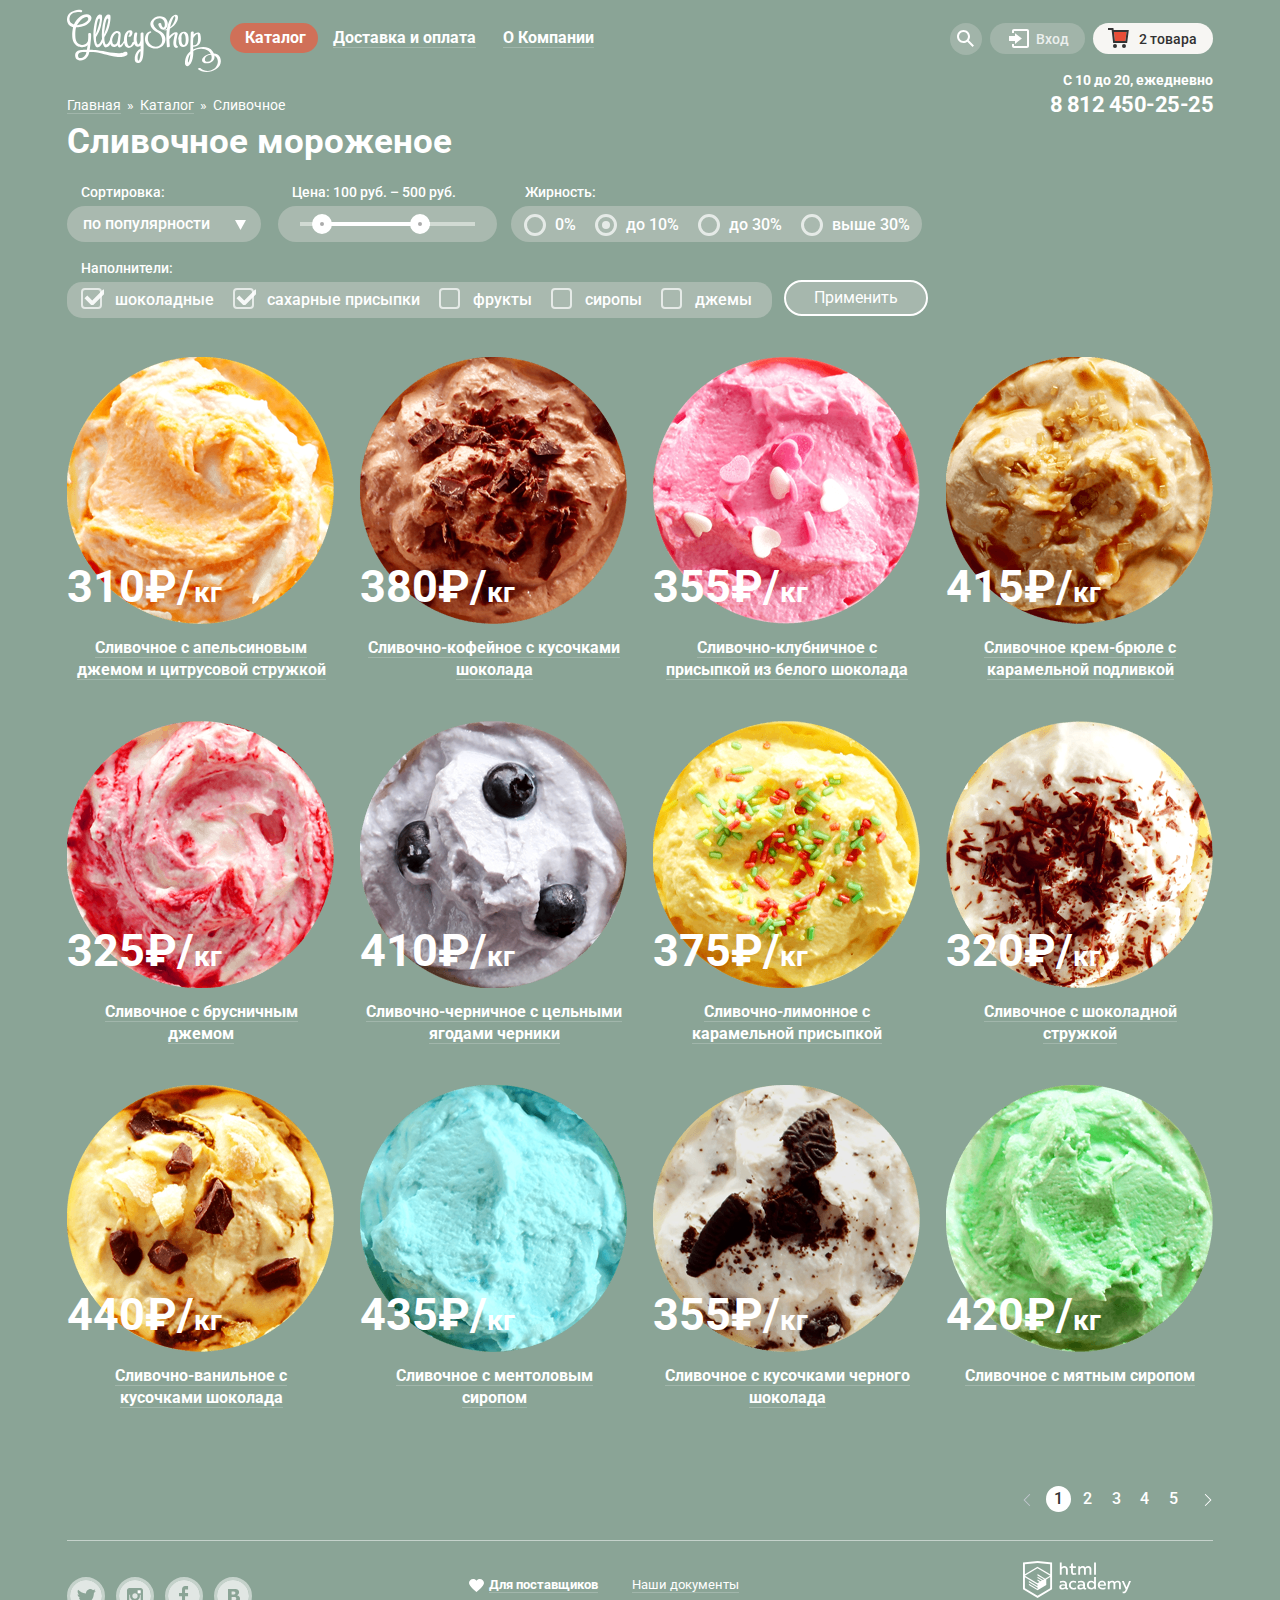
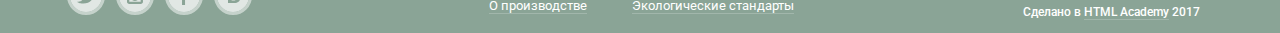
==== commit c6e47da7: "выравнивание разметки" ====
--- a/catalog.html
+++ b/catalog.html
@@ -18,17 +18,13 @@
       </a>
       <ul class="site-navigation navigation">
         <li class="site-navigation-item catalog">
-          <a class="subtitle-currently" href="#">         
-            <span>Каталог</span>
-          </a>
+          <a class="subtitle-currently" href="#"><span>Каталог</span></a>
           <ul class="catalog-list">
             <li class="main-catalog-item">
               <a href="#" class="main-catalog-link">Новинки</a>
             </li>
             <li class="main-catalog-item">
-              <a class="currently">               	     
-                <span>Сливочное</span>
-              </a>
+              <a class="currently"><span>Сливочное</span></a>
             </li>
             <li class="main-catalog-item">
               <a href="">Щербеты</a>
@@ -42,14 +38,10 @@
           </ul>
         </li>
         <li class="site-navigation-item">
-          <a href="#">
-            <span class="underline">Доставка и оплата</span>
-          </a>
+          <a href="#"><span class="underline">Доставка и оплата</span></a>
         </li>
         <li class="site-navigation-item">
-          <a href="#">
-            <span class="underline">О Компании</span>
-          </a>
+          <a href="#"><span class="underline">О Компании</span></a>
         </li>
       </ul>
       <div class="user-navigation-wrapper">
@@ -58,10 +50,10 @@
             <a class="search-button" href="#">
               <svg version="1.1" xmlns="http://www.w3.org/2000/svg" xmlns:xlink="http://www.w3.org/1999/xlink" x="0px" y="0px" width="17px"
 	          height="17px" viewBox="0 0 17 17" enable-background="new 0 0 17 17" xml:space="preserve">
-                <g id="Layer_2">
-	            <path fill="#FFFFFF" d="M16.958,15.527L11.75,10.32C12.533,9.247,13,7.93,13,6.5C13,2.91,10.09,0,6.5,0S0,2.91,0,6.5
-		        S2.91,13,6.5,13c1.438,0,2.763-0.473,3.839-1.263l5.205,5.204L16.958,15.527z M6.5,11C4.019,11,2,8.981,2,6.5S4.019,2,6.5,2
-		        S11,4.019,11,6.5S8.981,11,6.5,11z"/>
+                <g>
+	              <path fill="#FFFFFF" d="M16.958,15.527L11.75,10.32C12.533,9.247,13,7.93,13,6.5C13,2.91,10.09,0,6.5,0S0,2.91,0,6.5
+		          S2.91,13,6.5,13c1.438,0,2.763-0.473,3.839-1.263l5.205,5.204L16.958,15.527z M6.5,11C4.019,11,2,8.981,2,6.5S4.019,2,6.5,2
+		          S11,4.019,11,6.5S8.981,11,6.5,11z"/>
                 </g>
               </svg>
               <span class="visually-hidden">Поиск</span>
@@ -131,10 +123,8 @@
                     <img src="img/ice-cream-with-orange-jam-mini.png" width="33" height="33" alt="Пломбир с апельсиновым джемом">
                     <span class="product-name">Пломбир с апельсиновым джемом</span>
                   </td>
-                  <td>1,5кг х <span>200руб.</span>
-                  </td>
-                  <td>300руб.
-                  </td>
+                  <td>1,5кг х <span>200руб.</span></td>
+                  <td>300руб.</td>
                 </tr>
                 <tr>
                   <td class="order-line strawberry">
@@ -142,17 +132,14 @@
                     <img src="img/strawberry-ice-cream-mini.png" width="33" height="33" alt="Клубничный пломбир с присыпкой из белого шоколада">
                     <span class="product-name">Клубничный пломбир с присыпкой из белого шоколада</span>
                   </td>
-                  <td>1,5кг х <span>300руб</span>
-                  </td>
-                  <td>450руб.
-                  </td>
+                  <td>1,5кг х <span>300руб</span></td>
+                  <td>450руб.</td>
                 </tr>
                 <tr>
-                  <td class="last-row-price" colspan="3"><span class="total">Итого: 750руб.</span>
-                  </td>
+                  <td class="last-row-price" colspan="3"><span class="total">Итого: 750руб.</span></td>
                 </tr>
               </table>
-              <a class="cart-button button" href="">Оформить заказ</a>
+              <a class="cart-button button" href="#">Оформить заказ</a>
             </div>
           </li>
         </ul>
@@ -168,10 +155,8 @@
     <div class="main-wrapper container">
 
       <ul class="breadcrumbs">
-        <li><a href="index.html"><span class="underline">Главная</span></a>
-        </li>
-        <li><a href="#"><span class="underline">Каталог</span></a>
-        </li>
+        <li><a href="index.html"><span class="underline">Главная</span></a></li>
+        <li><a href="#"><span class="underline">Каталог</span></a></li>
         <li class="breadcrumbs-current">Сливочное</li>
       </ul>
 
@@ -185,10 +170,10 @@
             <legend>Сортировка:</legend>
             <div class="sort-back">
               <select class="sort" name="sort">
-                <option value="popular" >по популярности</option>
+                <option value="popular">по популярности</option>
                 <option value="cheap">сначала недорогие</option>
-                <option value="expensive" >сначала дорогие</option>
-                <option value="fat" >по жирности</option>
+                <option value="expensive">сначала дорогие</option>
+                <option value="fat">по жирности</option>
               </select>
               <svg version="1.1" xmlns="http://www.w3.org/2000/svg" xmlns:xlink="http://www.w3.org/1999/xlink" x="0px" y="0px" width="11px" height="10px" viewBox="0 0 11 10" enable-background="new 0 0 11 10" xml:space="preserve">
                 <polyline fill="#ffffff" points="5.5,10 0,0 11,0 "/>
@@ -201,11 +186,11 @@
             <div class="range-wrapper">
               <div class="range-line">
                 <div class="line-active">
+                  <button class="visually-hidden" type="button" id="min"></button>
+                  <label class="switch-min" for="min"></label>
+                  <button class="visually-hidden" type="button" id="max"></button>
+                  <label class="switch-max" for="max"></label>
                 </div>
-                <button class="visually-hidden" type="button" id="min"></button>
-                <label class="switch-min" for="min"></label>
-                <button class="visually-hidden" type="button" id="max"></button>
-                <label class="switch-max" for="max"></label>
               </div>
             </div>
           </fieldset>
@@ -276,129 +261,116 @@
             <a href="#">
               <h3 class="item-title"><span class="underline">Сливочное с апельсиновым джемом и цитрусовой стружкой</span></h3>
             </a>
-            <p class="item-price">310₽/<span class="weight">кг</span>
-            </p>
-            <a class="button-view button" href="#">Быстрый просмотр</a>
-
-          </li>
+            <p class="item-price">310₽/<span class="weight">кг</span></p>
+            <a class="button-view button" href="#">Быстрый просмотр</a>
+          </li>
+          
           <li class="catalog-item">
             <img src="img/creamy-coffee-ice-cream-with-chocolate-pieces.png" width="267" height="267" alt="Сливочно-кофейное мороженое с кусочками шоколада">
             <a href="#">
               <h3 class="item-title"><span class="underline">Сливочно-кофейное с кусочками шоколада</span></h3>
             </a>
-            <p class="item-price">380₽/<span class="weight">кг</span>
-            </p>
-            <a class="button-view button" href="#">Быстрый просмотр</a>
-          </li>
+            <p class="item-price">380₽/<span class="weight">кг</span></p>
+            <a class="button-view button" href="#">Быстрый просмотр</a>
+          </li>
+          
           <li class="catalog-item">
             <img src="img/creamy-strawberry-ice-cream-with-white-chocolate-powder.png" width="267" height="267" alt="Сливочно-клубничное мороженое с присыпкой из белого шоколада">
             <a href="#">
               <h3 class="item-title"><span class="underline">Сливочно-клубничное с присыпкой из белого шоколада</span></h3>
             </a>
-            <p class="item-price">355₽/<span class="weight">кг</span>
-            </p>
-            <a class="button-view button" href="#">Быстрый просмотр</a>
-
-          </li>
+            <p class="item-price">355₽/<span class="weight">кг</span></p>
+            <a class="button-view button" href="#">Быстрый просмотр</a>
+          </li>
+          
           <li class="catalog-item">
             <img src="img/creamy-ice-cream-with-caramel-sauce.png" width="267" height="267" alt="Сливочное мороженое крем-брюле с карамельной подливкой">
             <a href="#">
               <h3 class="item-title"><span class="underline">Сливочное крем-брюле с карамельной подливкой</span></h3>
             </a>
-            <p class="item-price">415₽/<span class="weight">кг</span>
-            </p>
-            <a class="button-view button" href="#">Быстрый просмотр</a>
-          </li>
-          <li class="catalog-item">
-            <img src="img/creamy-ice-cream-with-cranberry-jam.png" width="267" height="267" alt="Сливочное мороженое с брусничным джемом ">
+            <p class="item-price">415₽/<span class="weight">кг</span></p>
+            <a class="button-view button" href="#">Быстрый просмотр</a>
+          </li>
+          
+          <li class="catalog-item">
+            <img src="img/creamy-ice-cream-with-cranberry-jam.png" width="267" height="267" alt="Сливочное мороженое с брусничным джемом">
             <a href="#">
               <h3 class="item-title"><span class="underline">Сливочное с брусничным джемом</span></h3>
             </a>
-            <p class="item-price">325₽/<span class="weight">кг</span>
-            </p>
-            <a class="button-view button" href="#">Быстрый просмотр</a>
-          </li>
-          <li class="catalog-item">
-            <img src="img/creamy-blueberry-ice-cream-with-whole-blueberries.png" width="267" height="267" alt="Сливочно-черничное мороженое с цельными ягодами черники ">
+            <p class="item-price">325₽/<span class="weight">кг</span></p>
+            <a class="button-view button" href="#">Быстрый просмотр</a>
+          </li>
+          
+          <li class="catalog-item">
+            <img src="img/creamy-blueberry-ice-cream-with-whole-blueberries.png" width="267" height="267" alt="Сливочно-черничное мороженое с цельными ягодами черники">
             <a href="#">
               <h3 class="item-title"><span class="underline">Сливочно-черничное с цельными ягодами черники</span></h3>
             </a>
-            <p class="item-price">410₽/<span class="weight">кг</span>
-            </p>
-            <a class="button-view button" href="#">Быстрый просмотр</a>
-          </li>
-          <li class="catalog-item">
-            <img src="img/creamy-lemon-ice-cream-with-caramel-powder.png" width="267" height="267" alt="Сливочно-лимонное мороженое с карамельной присыпкой ">
+            <p class="item-price">410₽/<span class="weight">кг</span></p>
+            <a class="button-view button" href="#">Быстрый просмотр</a>
+          </li>
+          
+          <li class="catalog-item">
+            <img src="img/creamy-lemon-ice-cream-with-caramel-powder.png" width="267" height="267" alt="Сливочно-лимонное мороженое с карамельной присыпкой">
             <a href="#">
               <h3 class="item-title"><span class="underline">Сливочно-лимонное с карамельной присыпкой</span></h3>
             </a>
-            <p class="item-price">375₽/<span class="weight">кг</span>
-            </p>
-            <a class="button-view button" href="#">Быстрый просмотр</a>
-          </li>
+            <p class="item-price">375₽/<span class="weight">кг</span></p>
+            <a class="button-view button" href="#">Быстрый просмотр</a>
+          </li>
+          
           <li class="catalog-item">
             <img src="img/creamy-ice-cream-with-chocolate-chips.png" width="267" height="267" alt="Сливочное мороженое с шоколадной стружкой">
             <a href="#">
               <h3 class="item-title"><span class="underline">Сливочное с шоколадной стружкой</span></h3>
             </a>
-            <p class="item-price">320₽/<span class="weight">кг</span>
-            </p>
-            <a class="button-view button" href="#">Быстрый просмотр</a>
-          </li>
-          <li class="catalog-item">
-            <img src="img/creamy-vanilla-ice-cream-with-chocolate-pieces.png" width="267" height="267" alt="Сливочно-ванильное мороженое с кусочками шоколада ">
+            <p class="item-price">320₽/<span class="weight">кг</span></p>
+            <a class="button-view button" href="#">Быстрый просмотр</a>
+          </li>
+          
+          <li class="catalog-item">
+            <img src="img/creamy-vanilla-ice-cream-with-chocolate-pieces.png" width="267" height="267" alt="Сливочно-ванильное мороженое с кусочками шоколада">
             <a href="#">
               <h3 class="item-title"><span class="underline">Сливочно-ванильное с кусочками шоколада</span></h3>
             </a>
-            <p class="item-price">440₽/<span class="weight">кг</span>
-            </p>
-            <a class="button-view button" href="#">Быстрый просмотр</a>
-          </li>
+            <p class="item-price">440₽/<span class="weight">кг</span></p>
+            <a class="button-view button" href="#">Быстрый просмотр</a>
+          </li>
+          
           <li class="catalog-item">
             <img src="img/creamy-ice-cream-with-menthol-syrup.png" width="267" height="267" alt="Сливочноe мороженое с ментоловым сиропом">
             <a href="#">
               <h3 class="item-title"><span class="underline">Сливочноe с ментоловым сиропом</span></h3>
             </a>
-            <p class="item-price">435₽/<span class="weight">кг</span>
-            </p>
-            <a class="button-view button" href="#">Быстрый просмотр</a>
-          </li>
+            <p class="item-price">435₽/<span class="weight">кг</span></p>
+            <a class="button-view button" href="#">Быстрый просмотр</a>
+          </li>
+          
           <li class="catalog-item">
             <img src="img/creamy-ice-cream-with-pieces-of-dark-chocolate.png" width="267" height="267" alt="Сливочное мороженое с кусочками черного шоколада">
             <a href="#">
               <h3 class="item-title"><span class="underline">Сливочное с кусочками черного шоколада</span></h3>
             </a>
-            <p class="item-price">355₽/<span class="weight">кг</span>
-            </p>
-            <a class="button-view button" href="#">Быстрый просмотр</a>
-          </li>
+            <p class="item-price">355₽/<span class="weight">кг</span></p>
+            <a class="button-view button" href="#">Быстрый просмотр</a>
+          </li>
+          
           <li class="catalog-item">
             <img src="img/creamy-ice-cream-with-mint-syrup.png" width="267" height="267" alt="Сливочное мороженое с мятным сиропом">
             <a href="#">
               <h3 class="item-title"><span class="underline">Сливочное с мятным сиропом</span></h3>
             </a>
-            <p class="item-price">420₽/<span class="weight">кг</span>
-            </p>
+            <p class="item-price">420₽/<span class="weight">кг</span></p>
             <a class="button-view button" href="#">Быстрый просмотр</a>
           </li>
         </ul>
         <div class="paginator-wrapper">
           <ul class="pagination-list">
-            <li class="pagination-item">
-              <a class="current-link">1</a>
-            </li>
-            <li class="pagination-item">
-              <a href="#">2</a>
-            </li>
-            <li class="pagination-item">
-              <a href="#">3</a>
-            </li>
-            <li class="pagination-item">
-              <a href="#">4</a>
-            </li>
-            <li class="pagination-item">
-              <a href="#">5</a>
-            </li>
+            <li class="pagination-item"><a class="current-link">1</a></li>
+            <li class="pagination-item"><a href="#">2</a></li>
+            <li class="pagination-item"><a href="#">3</a></li>
+            <li class="pagination-item"><a href="#">4</a></li>
+            <li class="pagination-item"><a href="#">5</a></li>
           </ul>
         </div>
       </section>
@@ -413,8 +385,6 @@
             <a class="social-button" href="#">
               <span class="visually-hidden">Твиттер</span>
               <svg version="1.1" xmlns="http://www.w3.org/2000/svg" xmlns:xlink="http://www.w3.org/1999/xlink" x="0px" y="0px" width="32px" height="32px" viewBox="0 0 32 32" enable-background="new 0 0 32 32" xml:space="preserve">
-                <g>
-                </g>
                 <g>
 	              <path fill="#e1e7e4" d="M16,0C7.164,0,0,7.164,0,16c0,8.837,7.164,16,16,16c8.837,0,16-7.163,16-16C32,7.164,24.837,0,16,0z
 		          M23.944,12.809c-0.251,6.516-3.463,10.832-10.992,10.702c-0.14,0-0.205,0-0.233,0c-0.015,0-0.021,0-0.021,0
@@ -471,8 +441,7 @@
 	              <path fill="#e1e7e4" d="M16,0C7.164,0,0,7.164,0,16c0,8.837,7.164,16,16,16c8.837,0,16-7.163,16-16C32,7.164,24.837,0,16,0z
 		          M22.602,20.531c-0.273,0.533-0.646,0.976-1.124,1.327c-0.552,0.415-1.161,0.71-1.823,0.886s-1.501,0.264-2.519,0.264h-6.121V8.987
 		          h5.443c1.13,0,1.957,0.038,2.48,0.113c0.524,0.076,1.045,0.242,1.561,0.5c0.533,0.27,0.929,0.632,1.189,1.087
-		          c0.26,0.455,0.392,0.975,0.392,1.558c0,0.678-0.179,1.278-0.536,1.795c-0.358,0.518-0.863,0.92-1.517,1.208v0.075
-		          c0.917,0.182,1.642,0.559,2.179,1.13c0.537,0.571,0.807,1.325,0.807,2.261C23.013,19.392,22.875,19.997,22.602,20.531z"/>
+		          c0.26,0.455,0.392,0.975,0.392,1.558c0,0.678-0.179,1.278-0.536,1.795c-0.358,0.518-0.863,0.92-1.517,1.208v0.075 c0.917,0.182,1.642,0.559,2.179,1.13c0.537,0.571,0.807,1.325,0.807,2.261C23.013,19.392,22.875,19.997,22.602,20.531z"/>
                 </g>
               </svg>
             </a>
@@ -490,16 +459,13 @@
           </a>
         </li>
         <li class="documents-item">
-          <a href="#"><span class="underline">Наши документы</span>
-          </a>
+          <a href="#"><span class="underline">Наши документы</span></a>
         </li>
         <li class="documents-item">
-          <a href="#"><span class="underline">О производстве</span>
-          </a>
+          <a href="#"><span class="underline">О производстве</span></a>
         </li>
         <li class="documents-item">
-          <a href="#"><span class="underline">Экологические стандарты</span>
-          </a>
+          <a href="#"><span class="underline">Экологические стандарты</span></a>
         </li>
       </ul>
       <p class="footer-copyright">
--- a/css/style.css
+++ b/css/style.css
@@ -105,9 +105,9 @@
 .site-navigation-item > a {
   display: block;
   padding-left: 15px;
-  padding-right: 10px;
-  padding-bottom: 8px;
-  padding-top: 8px;
+  padding-right: 12px;
+  padding-bottom: 6px;
+  padding-top: 6px;
   text-align: center;
 }
 
@@ -132,7 +132,6 @@
   color: #323232;
   background-color: #f7f6f3;
   border-radius: 20px;
-  -webkit-box-shadow: inset 0px 2px 1px #323232;
   box-shadow: inset 0px 2px 1px #323232;
 }
 
@@ -230,7 +229,6 @@
 .user-navigation {
   margin-left: auto;
   margin-bottom: 17px;
-
   font-size: 14px;
   line-height: 16px;
 }
@@ -241,7 +239,7 @@
 
 .user-navigation a {
   display: block;
-  padding-left: 45px;
+  padding-left: 46px;
   padding-right: 16px;
   padding-bottom: 7px;
   padding-top: 8px;
@@ -278,6 +276,7 @@
   font-size: 22px;
   line-height: 24px;
   font-weight: 700;
+  letter-spacing: -0.5px;
 }
 
 /*-----Поиск по сайту----*/
@@ -346,16 +345,12 @@
 }
 
 .search-form input:hover {
-  -webkit-box-shadow: 1px 1px 0px #d3d3d2,
-  -1px -1px 0px #d3d3d2;
   box-shadow: 1px 1px 0px #d3d3d2,
   -1px -1px 0px #d3d3d2;
 }
 
 .search-form input:focus {
   outline: none;
-  -webkit-box-shadow: 2px 2px 0px,
-  -2px -2px 0px #8fbdec;
   box-shadow: 2px 0px 0px #8fbdec,
   -2px 0px 0px #8fbdec,
   0px 2px 0px #8fbdec,
@@ -415,16 +410,12 @@
 }
 
 .login-box input:hover {
-  -webkit-box-shadow: 1px 1px 0px #d3d3d2,
-  -1px -1px 0px #d3d3d2;
   box-shadow: 1px 1px 0px #d3d3d2,
   -1px -1px 0px #d3d3d2;
 }
 
 .login-box input:focus {
   outline: none;
-  -webkit-box-shadow: 2px 2px 0px,
-  -2px -2px 0px #8fbdec;
   box-shadow: 2px 0px 0px #8fbdec,
   -2px 0px 0px #8fbdec,
   0px 2px 0px #8fbdec,
@@ -455,7 +446,7 @@
 .login-link svg {
   position: absolute;
   top: 6px;
-  left: 27px;
+  left: 29px;
 }
 
 .login-inner {
@@ -478,7 +469,6 @@
   border: 0;
   color: #ffffff;
   background-color: #ed5b3d;
-  -webkit-box-shadow: 0 2px 1px #ac1000;
   box-shadow: 0 2px 1px #ac1000;
 }
 
@@ -488,7 +478,6 @@
 
 .button:focus {
   background-color: #ed5b3d;
-  -webkit-box-shadow: inset 0 2px 1px #ac1000;
   box-shadow: inset 0 2px 1px #ac1000;
 }
 
@@ -1130,7 +1119,7 @@
 .subscription-text {
   padding-top: 20px;
   margin-left: 27px;
-  margin-bottom: 23px;
+  margin-bottom: 21px;
   margin-right: 20px;
   font-weight: 400;
   color: #5a5a5a;
@@ -1154,16 +1143,12 @@
 }
 
 .subscription-form .subscription-mail:hover {
-  -webkit-box-shadow: 1px 1px 0px #d3d3d2,
-  -1px -1px 0px #d3d3d2;
   box-shadow: 1px 1px 0px #d3d3d2,
   -1px -1px 0px #d3d3d2;
 }
 
 .subscription-form .subscription-mail:focus {
   outline: none;
-  -webkit-box-shadow: 2px 2px 0px,
-  -2px -2px 0px #8fbdec;
   box-shadow: 2px 0px 0px #8fbdec,
   -2px 0px 0px #8fbdec,
   0px 2px 0px #8fbdec,
@@ -1220,7 +1205,7 @@
 }
 
 .contacts .order {
-  width: 170px;
+  width: 172px;
   margin-top: 18px;
   margin-left: 26px;
 }
@@ -1232,7 +1217,7 @@
 
 .contact {
   display: block;
-  margin-top: 3px;
+  margin-top: 4px;
   width: 230px;
   font-size: 18px;
   line-height: 24px;
@@ -1316,6 +1301,7 @@
   display: flex;
   width: 32px;
   height: 32px;
+  margin-top: 11px;
   margin-right: 11px;
   border: 3px solid rgba(255, 255, 255, .5);
   border-radius: 50%;
@@ -1334,7 +1320,7 @@
   width: 324px;
   padding: 0;
   margin: 0;
-  margin-top: 9px;
+  margin-top: 12px;
   margin-left: 15px;
 }
 
@@ -1447,8 +1433,6 @@
 
 .feedback-form input:hover,
 .feedback-form textarea:hover {
-  -webkit-box-shadow: 1px 1px 0px #d3d3d2,
-  -1px -1px 0px #d3d3d2;
   box-shadow: 1px 1px 0px #d3d3d2,
   -1px -1px 0px #d3d3d2;
 }
@@ -1456,8 +1440,6 @@
 .feedback-form input:focus,
 .feedback-form textarea:focus {
   outline: none;
-  -webkit-box-shadow: 2px 2px 0px,
-  -2px -2px 0px #8fbdec;
   box-shadow: 2px 0px 0px #8fbdec,
   -2px 0px 0px #8fbdec,
   0px 2px 0px #8fbdec,
@@ -1774,6 +1756,8 @@
 }
 
 .filter-button {
+  display: inline-block;
+  vertical-align: top;
   margin: 0;
   margin-top: 20px;
   margin-left: 12px;
@@ -1791,7 +1775,7 @@
   background-color: #ffffff;
 }
 
-.filter-button:focus {
+.filter-button:active {
   color: #323232;
   border: 2px solid #eaeaea;
   background-color: #eaeaea;
@@ -1828,7 +1812,7 @@
 }
 
 .fat-item input {
-  display: none;
+  opacity: 0;
 }
 
 .fat-content label {
@@ -1850,6 +1834,10 @@
   border-radius: 50%;
 }
 
+.fat-item input:focus + label::before {
+  outline: #8fbdec solid 2px;
+}
+
 .fat-content label:hover::before {
   content: " ";
   position: absolute;
@@ -1897,13 +1885,13 @@
 }
 
 .fillers-item {
-  margin-left: 48px;
+  margin-left: 31px;
   padding-top: 7px;
   padding-bottom: 7px;
 }
 
 .fillers-item input {
-  display: none;
+  opacity: 0;
 }
 
 .fillers-item label {
@@ -1916,7 +1904,7 @@
 .fillers-item label::before {
   content: "";
   position: absolute;
-  left: -33px;
+  left: -34px;
   top: -2px;
   width: 17px;
   height: 17px;
@@ -1928,11 +1916,15 @@
   content: "";
   position: absolute;
   top: -2px;
-  left: -33px;
+  left: -34px;
   width: 17px;
   height: 17px;
   border: 2px solid rgba(255, 255, 255, 1);
   border-radius: 4px;
+}
+
+.fillers-item input:focus + label::before {
+  outline: #8fbdec solid 2px;
 }
 
 .filter-input-checkbox:checked + label::after {
@@ -2061,7 +2053,7 @@
   display: flex;
   padding: 0;
   margin: 0;
-  margin-top: 40px;
+  margin-top: 37px;
   margin-right: 40px;
 }
 
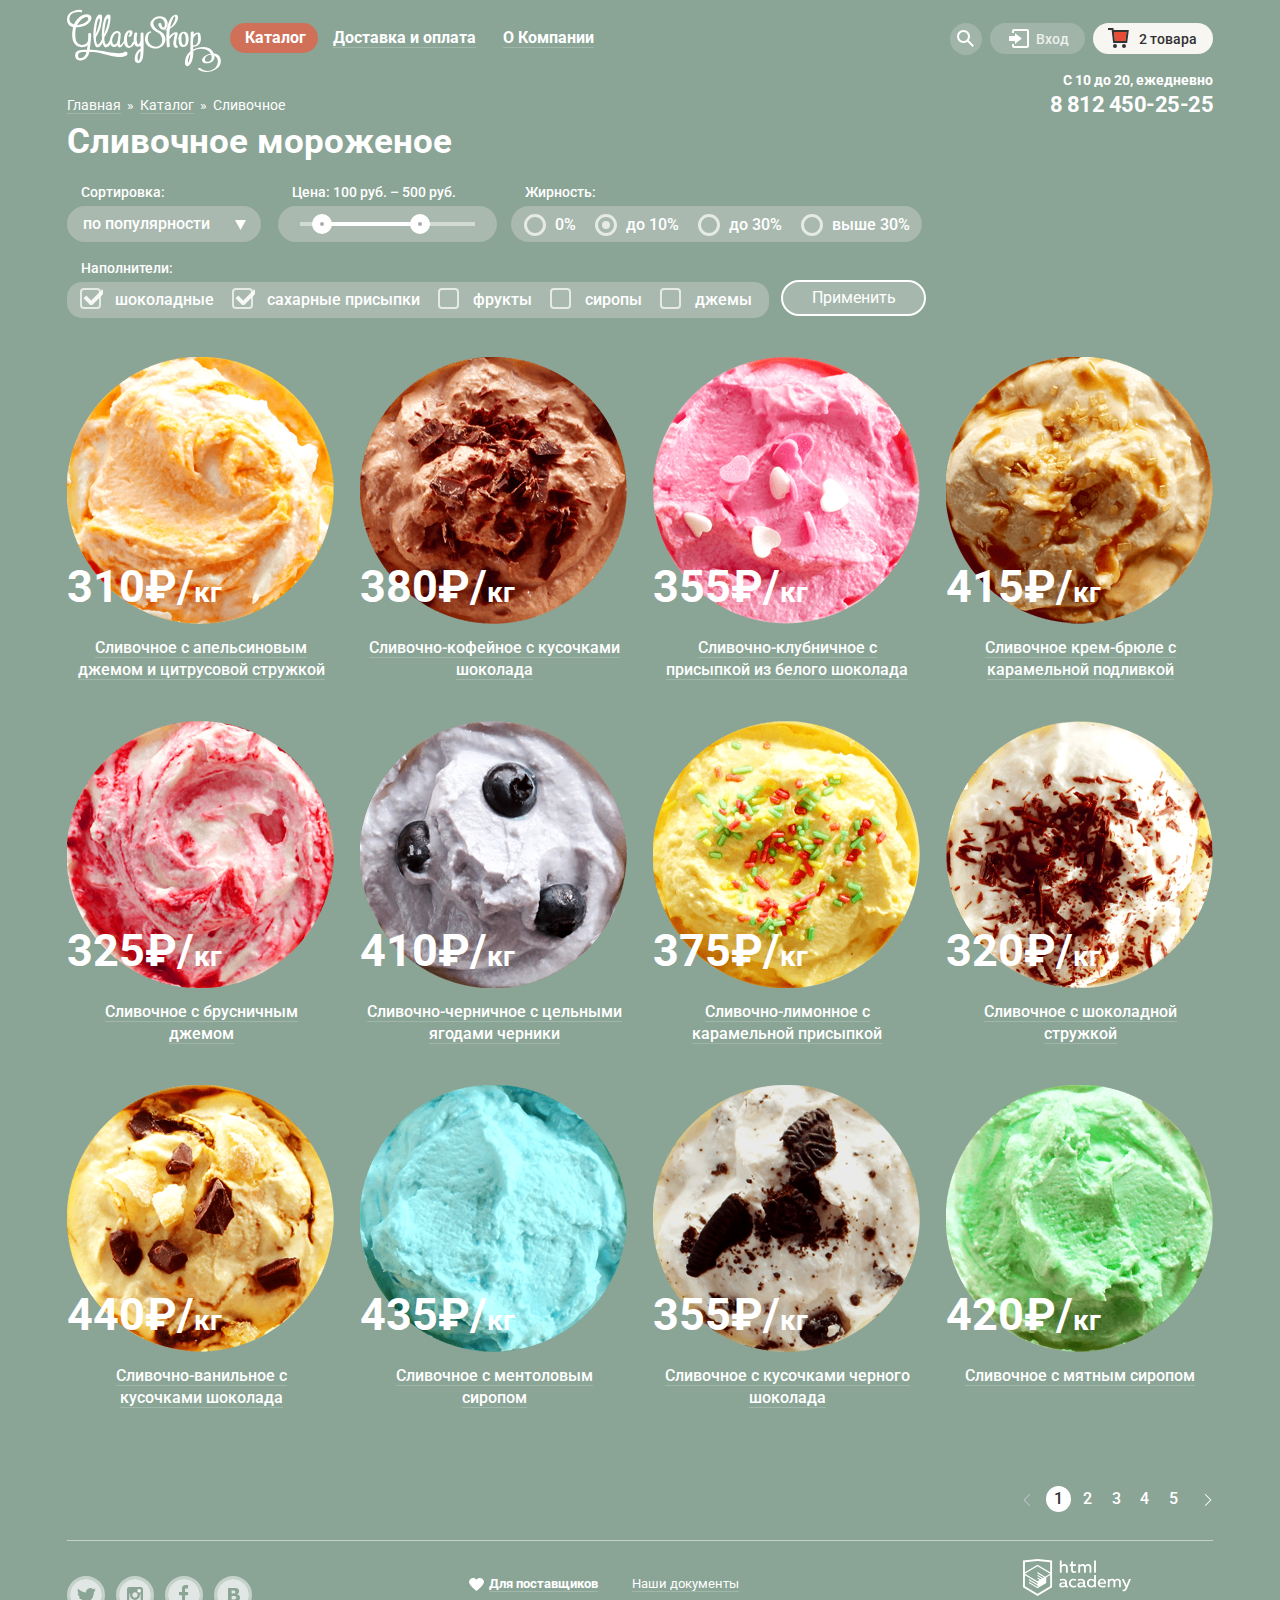
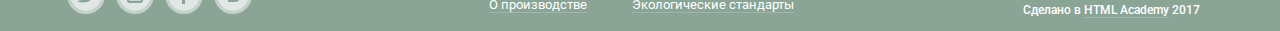
==== commit 6cce5a8c: "ховеры для ссылок, минимзация normalize" ====
--- a/catalog.html
+++ b/catalog.html
@@ -5,8 +5,8 @@
   <meta charset="utf-8">
   <title>HTML Academy: Глейси</title>
   <link href="https://fonts.googleapis.com/css?family=Roboto:400,500,700&amp;subset=cyrillic" rel="stylesheet">
-  <link href="css/normalize.css" rel="stylesheet">
-  <link href="css/style.css" rel="stylesheet">
+  <link href="css/normalize.min.css" rel="stylesheet">
+  <link href="css/styles.min.css" rel="stylesheet">
 </head>
 
 <body>
@@ -38,18 +38,17 @@
           </ul>
         </li>
         <li class="site-navigation-item">
-          <a href="#"><span class="underline">Доставка и оплата</span></a>
+          <a href="#" class="subtitle"><span class="underline">Доставка и оплата</span></a>
         </li>
         <li class="site-navigation-item">
-          <a href="#"><span class="underline">О Компании</span></a>
+          <a href="#" class="subtitle"><span class="underline">О Компании</span></a>
         </li>
       </ul>
       <div class="user-navigation-wrapper">
         <ul class="user-navigation navigation">
           <li class="search">
             <a class="search-button" href="#">
-              <svg version="1.1" xmlns="http://www.w3.org/2000/svg" xmlns:xlink="http://www.w3.org/1999/xlink" x="0px" y="0px" width="17px"
-	          height="17px" viewBox="0 0 17 17" enable-background="new 0 0 17 17" xml:space="preserve">
+              <svg version="1.1" xmlns="http://www.w3.org/2000/svg" xmlns:xlink="http://www.w3.org/1999/xlink" x="0px" y="0px" width="17px" height="17px" viewBox="0 0 17 17" enable-background="new 0 0 17 17" xml:space="preserve">
                 <g>
 	              <path fill="#FFFFFF" d="M16.958,15.527L11.75,10.32C12.533,9.247,13,7.93,13,6.5C13,2.91,10.09,0,6.5,0S0,2.91,0,6.5
 		          S2.91,13,6.5,13c1.438,0,2.763-0.473,3.839-1.263l5.205,5.204L16.958,15.527z M6.5,11C4.019,11,2,8.981,2,6.5S4.019,2,6.5,2
@@ -64,7 +63,7 @@
                   <input type="search" name="search" id="search" placeholder="Что ищем?">
                   <label class="visually-hidden" for="search">Поиск по сайту</label>
                 </p>
-                <button class="visually-hidden" type="submit" aria-label="Закрыть"></button>
+                <button class="visually-hidden" type="submit" aria-label="Найти"></button>
               </form>
             </div>
           </li>
@@ -119,24 +118,24 @@
               <table class="application">
                 <tr>
                   <td class="order-line orange">
-                    <button class="cart-delete" type="button"></button>
+                    <button class="cart-delete" type="button" aria-label="Убрать из корзины"></button>
                     <img src="img/ice-cream-with-orange-jam-mini.png" width="33" height="33" alt="Пломбир с апельсиновым джемом">
                     <span class="product-name">Пломбир с апельсиновым джемом</span>
                   </td>
-                  <td>1,5кг х <span>200руб.</span></td>
-                  <td>300руб.</td>
+                  <td>1,5 кг х <span>200 руб.</span></td>
+                  <td>300 руб.</td>
                 </tr>
                 <tr>
                   <td class="order-line strawberry">
-                    <button class="cart-delete" type="button"></button>
+                    <button class="cart-delete" type="button" aria-label="Убрать из корзины"></button>
                     <img src="img/strawberry-ice-cream-mini.png" width="33" height="33" alt="Клубничный пломбир с присыпкой из белого шоколада">
                     <span class="product-name">Клубничный пломбир с присыпкой из белого шоколада</span>
                   </td>
-                  <td>1,5кг х <span>300руб</span></td>
-                  <td>450руб.</td>
+                  <td>1,5 кг х <span>300 руб</span></td>
+                  <td>450 руб.</td>
                 </tr>
                 <tr>
-                  <td class="last-row-price" colspan="3"><span class="total">Итого: 750руб.</span></td>
+                  <td class="last-row-price" colspan="3"><span class="total">Итого: 750 руб.</span></td>
                 </tr>
               </table>
               <a class="cart-button button" href="#">Оформить заказ</a>
@@ -155,8 +154,8 @@
     <div class="main-wrapper container">
 
       <ul class="breadcrumbs">
-        <li><a href="index.html"><span class="underline">Главная</span></a></li>
-        <li><a href="#"><span class="underline">Каталог</span></a></li>
+        <li><a href="index.html" class="breadcrumbs-link"><span class="underline">Главная</span></a></li>
+        <li><a href="#" class="breadcrumbs-link"><span class="underline">Каталог</span></a></li>
         <li class="breadcrumbs-current">Сливочное</li>
       </ul>
 
@@ -400,8 +399,7 @@
           <li>
             <a class="social-button" href="#">
               <span class="visually-hidden">Инстаграмм</span>
-              <svg version="1.1" xmlns="http://www.w3.org/2000/svg" xmlns:xlink="http://www.w3.org/1999/xlink" x="0px" y="0px"
-	          width="32px" height="32px" viewBox="0 0 32 32" enable-background="new 0 0 32 32" xml:space="preserve">
+              <svg version="1.1" xmlns="http://www.w3.org/2000/svg" xmlns:xlink="http://www.w3.org/1999/xlink" x="0px" y="0px" width="32px" height="32px" viewBox="0 0 32 32" enable-background="new 0 0 32 32" xml:space="preserve">
                 <g>
 	              <path fill="#e1e7e4" d="M20.916,16c0,2.728-2.211,4.938-4.938,4.938S11.039,18.728,11.039,16c0-0.394,0.051-0.773,0.138-1.14
 		          h-0.897v6.838h11.396V14.86h-0.897C20.865,15.227,20.916,15.606,20.916,16z"/>
@@ -409,8 +407,7 @@
 		          c-1.466,0-2.659,1.193-2.659,2.659S14.511,18.659,15.978,18.659z"/>
 	              <rect x="18.637" y="10.302" fill="#FFFFFF" width="3.039" height="3.039"/>
 	              <path fill="#e1e7e4" d="M16,0C7.164,0,0,7.164,0,16c0,8.837,7.164,16,16,16c8.837,0,16-7.163,16-16C32,7.164,24.837,0,16,0z
-		          M23.955,21.698c0,1.254-1.025,2.279-2.279,2.279H10.279C9.026,23.978,8,22.952,8,21.698V10.302c0-1.253,1.026-2.279,2.279-2.279
-		          h11.396c1.254,0,2.279,1.026,2.279,2.279V21.698z"/>
+		          M23.955,21.698c0,1.254-1.025,2.279-2.279,2.279H10.279C9.026,23.978,8,22.952,8,21.698V10.302c0-1.253,1.026-2.279,2.279-2.279 h11.396c1.254,0,2.279,1.026,2.279,2.279V21.698z"/>
                 </g>
               </svg>
             </a>
@@ -418,8 +415,7 @@
           <li>
             <a class="social-button" href="#">
               <span class="visually-hidden">Фейсбук</span> 
-              <svg version="1.1" xmlns="http://www.w3.org/2000/svg" xmlns:xlink="http://www.w3.org/1999/xlink" x="0px" y="0px"
-	          width="32px" height="32px" viewBox="0 0 32 32" enable-background="new 0 0 32 32" xml:space="preserve">
+              <svg version="1.1" xmlns="http://www.w3.org/2000/svg" xmlns:xlink="http://www.w3.org/1999/xlink" x="0px" y="0px" width="32px" height="32px" viewBox="0 0 32 32" enable-background="new 0 0 32 32" xml:space="preserve">
                 <path fill="#e1e7e4" d="M16,0C7.164,0,0,7.163,0,16s7.164,16,16,16c8.837,0,16-7.164,16-16S24.837,0,16,0z M20.062,9.455h-3.021
 	            v3.444h3.021v3.445h-3.021v8.61h-3.021v-8.61H11v-3.445h3.021V9.455c0-1.902,1.353-3.445,3.021-3.445h3.021V9.455z"/>
               </svg>
@@ -428,20 +424,16 @@
           <li>
             <a class="social-button" href="#">
               <span class="visually-hidden">Вконтакте</span>
-              <svg version="1.1" xmlns="http://www.w3.org/2000/svg" xmlns:xlink="http://www.w3.org/1999/xlink" x="0px" y="0px"
-	           width="32px" height="32px" viewBox="0 0 32 32" enable-background="new 0 0 32 32" xml:space="preserve">
+              <svg version="1.1" xmlns="http://www.w3.org/2000/svg" xmlns:xlink="http://www.w3.org/1999/xlink" x="0px" y="0px" width="32px" height="32px" viewBox="0 0 32 32" enable-background="new 0 0 32 32" xml:space="preserve">
                 <g>
 	              <path fill="#e1e7e4" d="M16.637,14.495c0.402-0.019,0.719-0.082,0.951-0.188c0.326-0.145,0.54-0.33,0.641-0.559
 		          c0.101-0.229,0.15-0.496,0.15-0.797c0-0.232-0.058-0.465-0.174-0.697c-0.116-0.232-0.322-0.405-0.617-0.517
-		          c-0.264-0.1-0.592-0.155-0.984-0.165c-0.392-0.009-0.943-0.014-1.652-0.014h-0.339v2.965h0.565
-		          C15.749,14.523,16.235,14.514,16.637,14.495z"/>
+		          c-0.264-0.1-0.592-0.155-0.984-0.165c-0.392-0.009-0.943-0.014-1.652-0.014h-0.339v2.965h0.565 C15.749,14.523,16.235,14.514,16.637,14.495z"/>
 	              <path fill="#e1e7e4" d="M18.118,17.084c-0.282-0.081-0.672-0.125-1.166-0.132c-0.494-0.006-1.012-0.009-1.55-0.009h-0.79v3.493
 		          h0.264c1.014,0,1.74-0.003,2.18-0.009c0.438-0.007,0.843-0.088,1.212-0.245c0.377-0.157,0.633-0.364,0.774-0.625
 		          s0.214-0.562,0.214-0.9c0-0.446-0.088-0.788-0.261-1.03C18.825,17.386,18.531,17.204,18.118,17.084z"/>
 	              <path fill="#e1e7e4" d="M16,0C7.164,0,0,7.164,0,16c0,8.837,7.164,16,16,16c8.837,0,16-7.163,16-16C32,7.164,24.837,0,16,0z
-		          M22.602,20.531c-0.273,0.533-0.646,0.976-1.124,1.327c-0.552,0.415-1.161,0.71-1.823,0.886s-1.501,0.264-2.519,0.264h-6.121V8.987
-		          h5.443c1.13,0,1.957,0.038,2.48,0.113c0.524,0.076,1.045,0.242,1.561,0.5c0.533,0.27,0.929,0.632,1.189,1.087
-		          c0.26,0.455,0.392,0.975,0.392,1.558c0,0.678-0.179,1.278-0.536,1.795c-0.358,0.518-0.863,0.92-1.517,1.208v0.075 c0.917,0.182,1.642,0.559,2.179,1.13c0.537,0.571,0.807,1.325,0.807,2.261C23.013,19.392,22.875,19.997,22.602,20.531z"/>
+		          M22.602,20.531c-0.273,0.533-0.646,0.976-1.124,1.327c-0.552,0.415-1.161,0.71-1.823,0.886s-1.501,0.264-2.519,0.264h-6.121V8.987 h5.443c1.13,0,1.957,0.038,2.48,0.113c0.524,0.076,1.045,0.242,1.561,0.5c0.533,0.27,0.929,0.632,1.189,1.087 c0.26,0.455,0.392,0.975,0.392,1.558c0,0.678-0.179,1.278-0.536,1.795c-0.358,0.518-0.863,0.92-1.517,1.208v0.075 c0.917,0.182,1.642,0.559,2.179,1.13c0.537,0.571,0.807,1.325,0.807,2.261C23.013,19.392,22.875,19.997,22.602,20.531z"/>
                 </g>
               </svg>
             </a>
@@ -450,7 +442,7 @@
       </div>
       <ul class="documents-list">
         <li class="documents-item">
-          <a class="for-supplier" href="#">
+          <a class="for-supplier document-link" href="#">
             <svg version="1.1" xmlns="http://www.w3.org/2000/svg" xmlns:xlink="http://www.w3.org/1999/xlink" x="0px" y="0px" width="15px" height="13px" viewBox="0 0 15 13" enable-background="new 0 0 15 13" xml:space="preserve">
               <path fill="#FFFFFF" d="M10.799,0c-1.35,0-2.551,0.65-3.3,1.661C6.75,0.65,5.549,0,4.199,0C1.875,0,0,1.806,0,4.044
 	          C0,7.223,7.499,13,7.499,13s7.499-5.777,7.499-8.956C14.998,1.806,13.123,0,10.799,0z"/>
@@ -459,13 +451,13 @@
           </a>
         </li>
         <li class="documents-item">
-          <a href="#"><span class="underline">Наши документы</span></a>
+          <a href="#" class="document-link"><span class="underline">Наши документы</span></a>
         </li>
         <li class="documents-item">
-          <a href="#"><span class="underline">О производстве</span></a>
+          <a href="#" class="document-link"><span class="underline">О производстве</span></a>
         </li>
         <li class="documents-item">
-          <a href="#"><span class="underline">Экологические стандарты</span></a>
+          <a href="#" class="document-link"><span class="underline">Экологические стандарты</span></a>
         </li>
       </ul>
       <p class="footer-copyright">
--- a/css/styles.min.css
+++ b/css/styles.min.css
@@ -0,0 +1 @@
+body{margin:0;padding:0;min-width:1200px;font-family:'Roboto','Arial',sans-serif;font-size:16px;font-weight:500;line-height:22px;color:#fff;background-color:#8aa496}a{text-decoration:none}img{max-width:100%;height:auto}.visually-hidden:not(:focus):not(:active),button[type="button"].visually-hidden,input[type="radio"]{position:absolute;width:1px;height:1px;margin:-1px;border:0;padding:0;white-space:nowrap;-webkit-clip-path:inset(100%);clip-path:inset(100%);clip:rect(0,0,0,0);overflow:hidden}.underline{border-bottom:1px solid rgba(255,255,255,.2)}.search-form input::-webkit-input-placeholder,.login-form input::-webkit-input-placeholder,.subscription-form input::-webkit-input-placeholder{font-size:16px;line-height:24px;font-weight:400;color:#999}.search-form input::-moz-placeholder,.login-form input::-moz-placeholder,.subscription-form input::-moz-placeholder{font-size:16px;line-height:24px;font-weight:400;color:#999}.main-wrapper-container{width:1200px;margin:auto}.container{width:1146px;padding:0;margin:0 auto}.header-main-page{margin-bottom:274px}.main-navigation{display:-webkit-box;display:-ms-flexbox;display:flex;padding:0;padding-top:9px;margin:0}.header-logo{width:154px;height:64px;padding-right:7px}.navigation{display:-webkit-box;display:-ms-flexbox;display:flex;-ms-flex-wrap:wrap;flex-wrap:wrap;padding:0;padding-top:14px;margin:0}.site-navigation{margin-right:auto}.site-navigation a{font-weight:700;line-height:18px;color:#fff}.main-header-logo img{margin-right:9px}.site-navigation-item{position:relative}.site-navigation-item>a{display:block;padding-left:15px;padding-right:12px;padding-bottom:6px;padding-top:6px;text-align:center}.site-navigation-item .subtitle-currently{text-decoration:none}.subtitle{position:relative}.subtitle:hover{color:#323232;background-color:#f7f6f3;border-radius:20px;text-decoration:none}.subtitle:focus{color:#323232;background-color:#f7f6f3;border-radius:20px;box-shadow:inset 0 2px 1px #323232}.catalog .currently,.catalog .subtitle-currently{color:#fff;background-color:#d07058}.catalog .subtitle-currently{border-radius:20px}.catalog-list{position:absolute;top:37px;left:-4px;z-index:10;display:none;width:142px;padding:0;margin:0;overflow:hidden;border-radius:5px;color:#323232;background-color:#f8f7f4}.subtitle-currently::after,.subtitle::after{content:"";position:absolute;width:60px;height:10px;top:30px;left:15px}.subtitle:hover~.catalog-list,.subtitle:focus~.catalog-list{display:block}.subtitle-currently:hover~.catalog-list,.subtitle-currently:focus~.catalog-list{display:block}.catalog-list:hover,.catalog-list:focus{display:block}.main-catalog-item a{display:block;padding-left:18px;padding-bottom:7px;padding-top:8px;font-size:14px;line-height:16px;font-weight:400;color:#323232}.catalog-list .main-catalog-link{padding-top:10px;padding-bottom:12px;font-weight:700}.main-catalog-link::after{content:"";position:absolute;top:37px;left:4px;width:128px;height:1px;background-color:#d3d3d2}.catalog-list a:hover:not(.currently){background-color:#fbded7;border-right:0}.catalog-list a:focus:not(.currently){color:#323232;background-color:#f6b5a5}.main-catalog-item:last-of-type a{padding-bottom:14px}.user-navigation-wrapper{display:-webkit-box;display:-ms-flexbox;display:flex;-webkit-box-orient:vertical;-webkit-box-direction:normal;-ms-flex-direction:column;flex-direction:column}.user-navigation{margin-left:auto;margin-bottom:17px;font-size:14px;line-height:16px}.user-navigation li{margin-left:-2px}.user-navigation a{display:block;padding-left:46px;padding-right:16px;padding-bottom:7px;padding-top:8px;margin-left:10px;text-align:center;color:#ebefed;background-color:#a1b4a9;border-radius:20px}.schedule{display:-webkit-box;display:-ms-flexbox;display:flex;-webkit-box-orient:vertical;-webkit-box-direction:normal;-ms-flex-direction:column;flex-direction:column;-webkit-box-align:end;-ms-flex-align:end;align-items:flex-end;padding:0;margin:0}.operating-time{margin-bottom:5px;font-size:14px;line-height:16px;font-weight:700}.phone{font-size:22px;line-height:24px;font-weight:700;letter-spacing:-.5px}.search{position:relative}.search::after{content:"";position:absolute;top:30px;left:11px;width:30px;height:10px}.search .search-button{padding:0;border:0;width:32px;height:32px;border-radius:50%;color:#ebefed;background-color:#a1b4a9}.search-wrapper{position:absolute;right:0;top:25px}.search-form{display:none;border-radius:10px}.search .search-button:hover,.search .search-button:focus{color:#323232;background-color:#f8f7f4}.search .search-button:hover path,.search .search-button:focus path{fill:#323232}.search:hover .search-form{display:block;background-color:#f8f7f4}.search-form:hover,.search-form:focus{display:block}.search-form input{width:310px;padding:10px 13px;margin:20px 17px;border:1px solid #d3d3d2;border-radius:5px}.search-form input:hover{box-shadow:1px 1px 0 #d3d3d2,-1px -1px 0 #d3d3d2}.search-form input:focus{outline:none;border:1px solid #8fbdec;box-shadow:1px 0 0 #8fbdec,-1px 0 0 #8fbdec,0 1px 0 #8fbdec,0 -1px 0 #8fbdec}.search-form input:focus + label{font-size:0}.search-button svg{position:absolute;top:7px;left:17px}.login-link{position:relative}.login-link::after{content:"";position:absolute;top:32px;left:18px;width:80px;height:10px}.login-box{position:absolute;right:15px;top:37px;z-index:30;display:none;border-radius:10px;background-color:#f8f7f4}.login-form p{margin:0;padding:0}.login-box input{box-sizing:border-box;width:240px;margin-top:20px;margin-left:20px;margin-right:20px;padding:13px 12px;border:1px solid #d3d3d2;border-radius:5px}.login-box input:hover{box-shadow:1px 1px 0 #d3d3d2,-1px -1px 0 #d3d3d2}.login-box input:focus{outline:none;border:1px solid #8fbdec;box-shadow:1px 0 0 #8fbdec,-1px 0 0 #8fbdec,0 1px 0 #8fbdec,0 -1px 0 #8fbdec}.login:hover,.login:focus{color:#323232;background-color:#f8f7f4}.login:hover path,.login:focus path{fill:#323232}.login:hover polygon,.login:focus polygon{fill:#323232}.login-link:hover .login-box,.login-link:focus .login-box{display:block}.login-link svg{position:absolute;top:6px;left:29px}.login-inner{display:-webkit-box;display:-ms-flexbox;display:flex;-webkit-box-align:start;-ms-flex-align:start;align-items:flex-start;margin-bottom:20px;margin-top:19px}.button{font-size:18px;line-height:24px;font-weight:700;border:0;color:#fff;background-color:#ed5b3d;box-shadow:0 2px 1px #ac1000}.button:hover{background-color:#f17d64}.button:focus{background-color:#ed5b3d;box-shadow:inset 0 2px 1px #ac1000}.login-form button{padding:10px 26px;margin-left:17px;border-radius:20px;margin-right:21px}.login-inner p{display:-webkit-box;display:-ms-flexbox;display:flex;-webkit-box-orient:vertical;-webkit-box-direction:normal;-ms-flex-direction:column;flex-direction:column;-webkit-box-align:start;-ms-flex-align:start;align-items:flex-start;margin:0;margin-top:-4px;padding:0}.login-form a{margin:0;padding:0;font-size:13px;line-height:24px;background-color:#f8f7f4;text-decoration:underline;color:#323232}.login-form a:hover{color:#e84d37}.login-form input:focus + label{font-size:0}.cart{position:relative}.cart::after{content:"";position:absolute;top:30px;left:22px;width:95px;height:10px}.cart-box{display:none;position:absolute;top:37px;right:0;z-index:10;font-size:13px;line-height:16px;color:#323232;background-color:#f8f7f4;border-radius:5px}.cart:hover .cart-box{display:block}.cart-empty{display:none;color:#fff;background-color:#9db1a5}.cart .full-cart{position:relative;display:block;color:#323232;background-color:#f7f6f3}.cart svg{position:absolute;top:5px;left:25px}.cart-link{position:relative}.cart-link svg{position:absolute;left:15px}.cart-box span{color:#999}.cart .cart-button{display:inline-block;margin-left:356px;margin-bottom:20px;margin-top:-22px;padding:10px 15px;text-align:center;vertical-align:middle;font-size:18px;line-height:24px;font-weight:700;border:0;color:#fff;background-color:#ee5e3f}.cart-button:hover{background-color:#f28166}.cart-button:focus{background-color:#eb563b}.application{border-collapse:collapse}.application td:not(.order-line):not(.last-row-price){display:block;white-space:nowrap;margin-right:31px}.application tr{position:relative;display:-webkit-box;display:-ms-flexbox;display:flex;margin-top:26px;margin-bottom:36px}.application tr:last-of-type::before{content:"";position:absolute;top:-21px;left:16px;width:510px;height:1px;background-color:#d3d3d2}.application .product-name{position:relative;display:block;box-sizing:border-box;margin-right:24px;padding-left:64px;width:285px;color:#323232}.cart-delete{position:absolute;left:16px;top:8px;width:5px;height:5px;border:0;background-color:transparent;cursor:pointer}.cart-delete::after,.cart-delete::before{content:"";position:absolute;top:0;left:0;width:14px;height:1px;background-color:#231f20;-webkit-transform:rotate(45deg);transform:rotate(45deg)}.cart-delete::after{-webkit-transform:rotate(-45deg);transform:rotate(-45deg)}.order-line{position:relative;padding-left:25px}.orange img,.strawberry img{position:absolute;top:-8px;left:43px}.cart-box .last-row-price{display:block;margin:0;margin-left:419px;margin-top:-8px}.cart-box .total{font-size:15px;line-height:18px;font-weight:700;color:#323232}.site-navigation,.user-navigation,.catalog-list,.slider-list,.slider-buttons,.promotion-list,.hit-sales-list,.social-list,.documents-list,.breadcrumbs,.fat-content-list,.fillers-list,.product-catalog-list,.pagination-list{list-style:none}.slider{margin-bottom:4px}.slider-container{position:relative}.slide-wrapper{position:relative;text-align:center}.slider img{position:absolute;top:-390px;left:50px;z-index:-1;display:-webkit-box;display:-ms-flexbox;display:flex;-webkit-box-orient:vertical;-webkit-box-direction:normal;-ms-flex-direction:column;flex-direction:column;-webkit-box-ordinal-group:0;-ms-flex-order:-1;order:-1;width:1045px}.slider-list{display:-webkit-box;display:-ms-flexbox;display:flex;padding:0;margin:0}.slider-title{font-size:60px;line-height:60.35px;font-weight:700}.slider-list h3{width:680px;margin:auto;margin-bottom:28px;text-align:center}.slider-list a{display:inline-block;padding-top:11px;padding-bottom:13px;padding-right:40px;padding-left:40px;vertical-align:middle;font-size:32px;line-height:44px;font-weight:700;border-radius:35px}.slider-list li{display:-webkit-box;display:-ms-flexbox;display:flex;-webkit-box-orient:vertical;-webkit-box-direction:normal;-ms-flex-direction:column;flex-direction:column;-webkit-box-align:center;-ms-flex-align:center;align-items:center;margin:auto;margin-bottom:36px}.slider-controls{position:absolute;top:170px;z-index:20;font-size:0}.slider-controls label{display:inline-block;width:17px;height:17px;margin-right:8px;vertical-align:top;text-align:center;background-color:transparent;border:2px solid #fff;border-radius:50%;cursor:pointer}.radio-button{position:absolute;display:none}.page-1:hover~.slider-controls .product-1,.page-2:hover~.slider-controls .product-2,.page-3:hover~.slider-controls .product-3{background-color:#b2c1b7}.page-1:active~.slider-controls .product-1,.page-2:active~.slider-controls .product-2,.page-3:active~.slider-controls .product-3{background-color:#fff}.page-1:checked~.slider-controls .product-1,.page-2:checked~.slider-controls .product-2,.page-3:checked~.slider-controls .product-3{background-color:#fff}.page-1:checked~.slider-list .chocolate-and-lemon,.page-1:checked~.slider-list .fudge-and-strawberry{display:none}.page-2:checked~.slider-list .cream-brulee,.page-2:checked~.slider-list .fudge-and-strawberry{display:none}.page-3:checked~.slider-list .cream-brulee,.page-3:checked~.slider-list .chocolate-and-lemon{display:none}.promotion{margin-bottom:40px}.promotion-title{margin:0;margin-left:15px;margin-top:15px;margin-bottom:15px;font-size:35px;line-height:41px;font-weight:700}.promotion-text{margin:0;margin-left:18px;margin-bottom:47px;font-size:18px;font-weight:700}.promotion a{display:inline-block;padding-top:10px;padding-bottom:10px;padding-left:20px;padding-right:26px;margin:0;margin-left:375px;margin-bottom:23px;vertical-align:middle;border-radius:20px;color:#fff;background-color:#ee5e3f}.promotion .button-chocolate{margin-left:350px}.promotion-list{display:-webkit-box;display:-ms-flexbox;display:flex;-webkit-box-pack:justify;-ms-flex-pack:justify;justify-content:space-between;padding:0;margin:0}.promotion-item{width:560px;border-radius:15px}.promo-raspberry{background:#9b2a4a;background-image:url(../img/crimson-background.jpg)}.promo-chocolate{background:#3a2217;background-image:url(../img/chocolate-background.jpg)}.main-wrapper .hit-sales{margin-bottom:8px}.hit-sales-list img{margin-bottom:5px}.catalog-item a{position:relative;z-index:20;display:block;padding-bottom:10px;font-size:14px;line-height:16px;font-weight:400;color:#323232}.item-price{position:absolute;top:162px;left:0;z-index:20;font-size:45px;line-height:45px;font-weight:700}.weight{font-size:28px;line-height:45px;font-weight:700}.item-title{width:256px;margin:0;padding-left:6px;font-size:16px;line-height:22px;font-weight:500;color:#fff}.item-title:hover{color:#ffbc9e}.item-title:hover .underline{border-bottom:1px solid #ffbc9e}.catalog-item svg{position:absolute;top:0;left:0}.features{padding:0;margin:0;margin-bottom:42px}.about-us{background-color:#e9dcbf;background-image:url(../img/waffle.jpg);border:1px solid #e9dcbf;border-radius:15px}.about-us-wrapper{display:-webkit-box;display:-ms-flexbox;display:flex;-ms-flex-wrap:wrap;flex-wrap:wrap;-webkit-box-pack:start;-ms-flex-pack:start;justify-content:flex-start}.about-us h3{margin:0;margin-left:17px;margin-top:23px;margin-bottom:24px;font-size:24px;line-height:30px;color:#323232}.about-us-wrapper p{position:relative;width:480px;margin:0;margin-left:22px;margin-bottom:20px;padding-left:58px;font-weight:400;color:#323232}.about-us-wrapper p::before{content:" ";position:absolute;top:-15px;left:0;width:49px;height:49px;background-repeat:no-repeat;background-position:0 0}.about-us-wrapper .production::before{background-image:url(../img/ice-cream.svg)}.about-us-wrapper .components::before{background-image:url(../img/leaflet.svg)}.about-us-wrapper .supplier::before{background-image:url(../img/cow.svg)}.about-us-wrapper .deliver::before{background-image:url(../img/thermometr.svg)}.about-us-wrapper .components,.about-us-wrapper .deliver{-webkit-box-ordinal-group:3;-ms-flex-order:2;order:2}.wrap{display:-webkit-box;display:-ms-flexbox;display:flex;-webkit-box-pack:justify;-ms-flex-pack:justify;justify-content:space-between;margin-bottom:40px}.aside{width:560px;color:#323232;background-color:#fff;background-image:url(../img/strawberry-background.jpg);background-repeat:round;border-radius:15px}.aside h3{margin:0;margin-left:20px;margin-top:25px;font-size:16px}.aside a{display:block;margin:0;margin-top:-20px;margin-bottom:80px;margin-left:20px;padding:0;width:300px;font-size:24px;line-height:30px;font-weight:700;text-decoration:underline;color:#323232}.aside a:hover{color:#ffbc9e}.subscription{box-sizing:border-box;margin:0;padding:0;width:560px;border-radius:15px;background-color:#f8f7f4;background-image:url(../img/distribution-background.jpg);background-repeat:round}.subscription-text{padding-top:20px;margin-left:27px;margin-bottom:21px;margin-right:20px;font-weight:400;color:#5a5a5a}.subscription-form{display:-webkit-box;display:-ms-flexbox;display:flex;-webkit-box-align:center;-ms-flex-align:center;align-items:center}.subscription-form .subscription-mail{padding:11px 14px;margin-left:24px;width:340px;border:1px solid #d3d3d3;border-radius:5px}.subscription-form .subscription-mail:hover{box-shadow:1px 1px 0 #d3d3d2,-1px -1px 0 #d3d3d2}.subscription-form .subscription-mail:focus{outline:none;border:1px solid #8fbdec;box-shadow:1px 0 0 #8fbdec,-1px 0 0 #8fbdec,0 1px 0 #8fbdec,0 -1px 0 #8fbdec}.subscription-mail:focus + label{font-size:0}.subscription-form button{display:inline-block;padding:10px 19px;margin-left:11px;vertical-align:middle;border-radius:30px}.all-contacts{position:relative;padding:0;margin:0}.map-container{position:relative}.contacts-wrapper{position:absolute;z-index:30;top:64px;right:0;padding:0;margin:0;width:303px;border-radius:20px;background-color:#fffffe}.contacts{font-size:14px;line-height:20px;font-weight:400;color:#323232}.contacts .address{margin-top:26px;margin-left:26px}.contacts .order{width:172px;margin-top:17px;margin-left:26px}.address span{display:block;margin-right:125px}.contact{display:block;margin-top:4px;width:230px;font-size:18px;line-height:24px;font-weight:700}.contact-time{display:block}.feedback{display:inline-block;margin-left:25px;margin-bottom:30px;margin-top:11px;padding:10px 30px;text-align:center;vertical-align:middle;border-radius:25px;color:#fff;background-color:#ea543a}.feedback:hover{background-color:#f28166}.all-contacts img{width:100%;height:430px}.all-contacts iframe{position:absolute;top:0;left:0;z-index:20;width:100%;height:430px;border:0}.all-contacts svg{position:absolute;z-index:10;top:138px;right:925px}.footer-wrapper{display:-webkit-box;display:-ms-flexbox;display:flex;-webkit-box-pack:justify;-ms-flex-pack:justify;justify-content:space-between;-webkit-box-align:center;-ms-flex-align:center;align-items:center}.footer-catalog{padding-top:8px;border-top:1px solid rgba(255,255,255,.5)}.social-list{display:-webkit-box;display:-ms-flexbox;display:flex;padding:0;margin:0}.social-button{display:-webkit-box;display:-ms-flexbox;display:flex;width:32px;height:32px;margin-top:11px;margin-right:11px;border:3px solid rgba(255,255,255,.5);border-radius:50%}.social-button:hover svg path{fill:#fff}.social-button:focus svg path{fill:#e9e9e9}.documents-list{display:-webkit-box;display:-ms-flexbox;display:flex;-ms-flex-wrap:wrap;flex-wrap:wrap;width:324px;padding:0;margin:0;margin-top:12px;margin-left:15px}.documents-list a{display:block;margin:0;padding:0;margin-bottom:3px;width:182px;font-size:13px;line-height:18px;font-weight:400;color:#fff}.documents-list li{margin-right:-39px}.for-supplier{position:relative}.for-supplier svg{position:absolute;top:3px;left:-20px}.document-link:hover{color:#e6b69b}.document-link:hover .underline{border-bottom:1px solid #e6b69b}.footer-copyright{padding-right:10px;margin-top:10px;width:180px;font-size:12px;line-height:18px}.copyright-link{color:#fff}.copyright-link:hover{color:#e6b69b}.copyright-link:hover .underline{border-bottom:1px solid #e6b69b}.logo{display:block}@-webkit-keyframes bounce{0%{-webkit-transform:translate(-1200px,-50%);transform:translate(-1200px,-50%)}100%{-webkit-transform:translate(0,-50%);transform:translate(0,-50%)}}@keyframes bounce{0%{-webkit-transform:translate(-1200px,-50%);transform:translate(-1200px,-50%)}100%{-webkit-transform:translate(0,-50%);transform:translate(0,-50%)}}@-webkit-keyframes error{to{-webkit-transform:rotate(360deg);transform:rotate(360deg)}}@keyframes error{to{-webkit-transform:rotate(360deg);transform:rotate(360deg)}}.modal{position:fixed;z-index:100;display:none}.modal-feedback{top:50%;left:50%;width:480px;padding:0;margin:0;margin-left:-240px;-webkit-transform:translateY(-50%);transform:translateY(-50%);border:1px solid #f8f7f4;border-radius:10px;background-color:#f8f7f4}.modal-feedback h2{margin-top:17px;margin-left:25px;margin-bottom:18px;font-size:24px;line-height:28px;font-weight:700;color:#323232}.feedback-form input,.feedback-form textarea{box-sizing:border-box;padding:10px 13px;margin-left:27px;border:1px solid #d3d3d2;border-radius:5px}.feedback-form input:hover,.feedback-form textarea:hover{box-shadow:1px 1px 0 #d3d3d2,-1px -1px 0 #d3d3d2}.feedback-form input:focus,.feedback-form textarea:focus{outline:none;border:1px solid #8fbdec;box-shadow:1px 0 0 #8fbdec,-1px 0 0 #8fbdec,0 1px 0 #8fbdec,0 -1px 0 #8fbdec}.feedback-form input{width:265px}.feedback-form textarea{width:428px}.feedback-form p{margin:0;padding:0;margin-bottom:23px}.modal-feedback-button{display:inline-block;padding:10px 25px;margin-left:315px;margin-bottom:10px;margin-top:5px;vertical-align:middle;border-radius:20px}.modal-feedback-close{border:none;background-color:#f8f7f4}.modal-close{position:absolute;top:10px;right:14px;width:22px;height:22px;font-size:0;background-color:transparent;border:0;cursor:pointer}.modal-close::before,.modal-close::after{content:"";position:absolute;top:10px;right:0;width:20px;height:2px;background-color:#323232}.modal-close::before{-webkit-transform:rotate(45deg);transform:rotate(45deg)}.modal-close::after{-webkit-transform:rotate(-45deg);transform:rotate(-45deg)}.modal-overlay{position:fixed;top:0;left:0;width:100%;height:100%;z-index:90;background-color:rgba(0,0,0,.6);display:none}.modal-show{display:block;-webkit-animation:bounce 0.6s;animation:bounce 0.6s}.overlay-show{display:block}.modal-error{-webkit-animation:error 0.6s;animation:error 0.6s}.feedback-form input + label,.feedback-form textarea + label{font-size:0}.breadcrumbs{display:-webkit-box;display:-ms-flexbox;display:flex;-webkit-box-align:center;-ms-flex-align:center;align-items:center;padding:0;margin:0;margin-top:-20px;margin-bottom:8px}.breadcrumbs li{margin-right:9px}.breadcrumbs a{position:relative;display:block;margin:0;padding:0;margin-right:10px;font-size:14px;line-height:16px;font-weight:400;color:#fff}.breadcrumbs-link:hover{color:#e6b69b}.breadcrumbs-link::after{content:"»";position:absolute;left:60px;font-size:14px;line-height:16px}.breadcrumbs-link:hover .underline{border-bottom:1px solid #e6b69b}.breadcrumbs-current{font-size:14px;line-height:16px;font-weight:400;color:#fff}.page-title{padding:0;margin:0;margin-bottom:22px;font-size:35px;line-height:41px;font-weight:700}.filter{margin-bottom:-7px}.filter-form{display:-webkit-box;display:-ms-flexbox;display:flex;-ms-flex-wrap:wrap;flex-wrap:wrap;-webkit-box-align:start;-ms-flex-align:start;align-items:flex-start;padding:0;margin:0;margin-bottom:28px}.fillers-list{display:-webkit-box;display:-ms-flexbox;display:flex;margin:0;padding:0}.filter-form fieldset{padding:0;margin:0;margin-bottom:18px;border:0 none}.filter-form legend{margin-bottom:6px;margin-left:14px;font-size:14px;line-height:16px}.sort-back{position:relative;box-sizing:border-box;margin-right:17px;padding:7px 9px 7px 16px;border-radius:20px;color:#fff;background-color:#a9b9af}.filter-form .sort{position:relative;z-index:2;box-sizing:border-box;width:169px;-webkit-appearance:none;-moz-appearance:none;-ms-appearance:none;appearance:none;font-size:16px;line-height:18px;font-weight:500;color:#fff;background-color:transparent;border:0}.filter-form .sort::-ms-expand{display:none}.sorting svg{position:absolute;right:15px;top:14px;z-index:1;box-sizing:border-box;overflow:hidden}select:hover + svg polyline{fill:#323232}.filter-form select:focus,.filter-form select:hover{padding-right:25px;color:#323232;background-color:transparent}.filter-form select:focus + svg polyline{fill:#323232}.filter-form select:focus option{font-size:14px;line-height:16px;font-weight:400}.range-wrapper{width:195px;height:20px;padding:8px 12px;margin-right:14px;background-color:#a9b9af;border-radius:25px}.range-line{position:relative;width:175px;height:4px;background-color:#d1dad3;margin-left:10px;margin-top:8px}.line-active{width:110px;height:4px;background:#fff;margin-left:20px}.switch-min{position:absolute;top:-8px;left:12px;width:4px;height:4px;background-color:#ababab;border:8px solid #fff;border-radius:50%;cursor:pointer}.switch-max{position:absolute;top:-8px;left:110px;width:4px;height:4px;background-color:#ababab;border:8px solid #fff;border-radius:50%;cursor:pointer}.filter-button{display:inline-block;vertical-align:top;min-width:145px;margin:0;margin-top:20px;margin-left:12px;padding:7px 28px;font-size:16px;line-height:18px;color:#fff;background-color:#a6b7ad;border:2px solid #fff;border-radius:20px}.filter-button:hover{color:#323232;background-color:#fff}.filter-button:active{color:#323232;border:2px solid #eaeaea;background-color:#eaeaea;box-shadow:0 -2px 1px #323232}.fat-content{display:-webkit-box;display:-ms-flexbox;display:flex;-webkit-box-orient:vertical;-webkit-box-direction:normal;-ms-flex-direction:column;flex-direction:column}.fat-list{display:-webkit-box;display:-ms-flexbox;display:flex;-ms-flex-wrap:wrap;flex-wrap:wrap;padding:0;margin:0;margin-top:2px;list-style:none}.fat-item{margin-left:3px}.fat-wrapper{box-sizing:border-box;height:36px;padding:7px 3px;background-color:#a9b9af;border-radius:25px}.fat-item input{opacity:0}.fat-content label{position:relative;margin-left:29px;top:-1px;padding:2px 9px;cursor:pointer}.fat-content label::before{content:" ";position:absolute;left:-22px;top:1px;width:16px;height:16px;border:3px solid rgba(255,255,255,.7);border-radius:50%}.fat-item input:focus + label::before{outline:#8fbdec solid 2px}.fat-content label:hover::before{content:" ";position:absolute;left:-22px;top:1px;width:16px;height:16px;border:3px solid rgba(255,255,255,1);border-radius:50%}.content input:checked + label:hover::after{content:" ";position:absolute;top:8px;left:-15px;width:8px;height:8px;background-color:rgba(255,255,255,1);border-radius:50%}.content input:checked + label::after{content:" ";position:absolute;top:8px;left:-15px;width:8px;height:8px;background-color:rgba(255,255,255,.7);border-radius:50%}.additive-wrapper{width:702px;border-radius:15px;background-color:#a9b9af}.fillers-list{display:-webkit-box;display:-ms-flexbox;display:flex;-ms-flex-wrap:wrap;flex-wrap:wrap;margin:0;padding:0}.fillers-item{margin-left:31px;padding-top:7px;padding-bottom:7px}.fillers-item input{opacity:0}.fillers-item label{position:relative;margin-right:5px;cursor:pointer;text-decoration:none}.fillers-item label::before{content:"";position:absolute;left:-35px;top:-2px;width:17px;height:17px;border:2px solid rgba(255,255,255,.7);border-radius:4px}.fillers-item label:hover::before{content:"";position:absolute;top:-2px;left:-35px;width:17px;height:17px;border:2px solid rgba(255,255,255,1);border-radius:4px}.fillers-item input:focus + label::before{outline:#8fbdec solid 2px}.filter-input-checkbox:checked + label::after{content:"";position:absolute;top:-2px;left:-36px;width:24px;height:17px;background-image:url(../img/checkbox-on.svg);background-repeat:no-repeat;background-position:0 0;opacity:.9;overflow:visible}.filter-input-checkbox:checked + label:hover::after{content:"";position:absolute;top:-2px;left:-36px;width:24px;height:17px;background-image:url(../img/checkbox-on.svg);background-repeat:no-repeat;background-position:0 0;opacity:1;overflow:visible}.product-catalog{margin-bottom:28px}.product-catalog-list{display:-webkit-box;display:-ms-flexbox;display:flex;-ms-flex-wrap:wrap;flex-wrap:wrap;-webkit-box-pack:justify;-ms-flex-pack:justify;justify-content:space-between;padding:0;margin:0}.product-catalog-list li{position:relative;display:-webkit-box;display:-ms-flexbox;display:flex;-ms-flex-wrap:wrap;flex-wrap:wrap;-ms-flex-line-pack:start;align-content:flex-start;margin-bottom:20px;width:267px;text-align:center}.product-catalog-list img{z-index:0;width:267px;height:267px;margin-bottom:13px}.product-catalog-list .button-view{display:none}.product-catalog-list .catalog-item:hover::after{content:'';position:absolute;z-index:10;left:-13px;top:-10px;width:293px;height:405px;background-color:rgba(255,255,255,.1);box-shadow:0 20px 20px 0 rgba(0,0,0,.4);border-radius:5px}.catalog-item:hover .button-view{position:absolute;top:333px;left:34px;z-index:30;display:inline-block;padding:10px 16px;vertical-align:middle;font-size:18px;line-height:24px;font-weight:700;color:#fff;background-color:#eb563b;border-radius:20px}.catalog-item:hover .button-view:hover{background-color:#f38267}.catalog-item:hover .button-view:focus{background-color:#d94d35}.product-catalog a{padding:0;padding-bottom:20px;margin:0;text-align:center}.paginator-wrapper{display:-webkit-box;display:-ms-flexbox;display:flex;padding:0;margin:0;margin-top:37px;margin-right:40px}.pagination-list{position:relative;display:-webkit-box;display:-ms-flexbox;display:flex;-webkit-box-pack:justify;-ms-flex-pack:justify;justify-content:space-between;width:140px;padding:0;margin:0;margin-left:auto;margin-right:-13px}.pagination-item:first-child a::before{content:"";position:absolute;top:8px;left:-23px;width:8px;height:12px;background-image:url(../img/paginator-icon-right.svg);-webkit-transform:rotate(180deg);transform:rotate(180deg)}.pagination-item:last-child a::after{content:"";position:absolute;top:8px;left:158px;width:8px;height:12px;background-image:url(../img/paginator-icon-right-small.svg)}.pagination-item:last-child a:hover::after{content:"";position:absolute;top:8px;left:158px;width:8px;height:12px;background-image:url(../img/paginator-icon-right.svg)}.pagination-item:last-child a:focus::after{content:"";position:absolute;top:8px;left:158px;width:8px;height:12px;background-image:url(../img/paginator-icon-right-small-black.svg)}.pagination-list a{display:inline-block;padding:2px 8px;vertical-align:middle;border-radius:50%;color:#fff}.pagination-list .current-link{color:#323232;background-color:#fff}.pagination-list a:hover:not(.current-link){background-color:#9db1a5}.pagination-list a:focus:not(.current-link){color:#323232;background-color:#fff}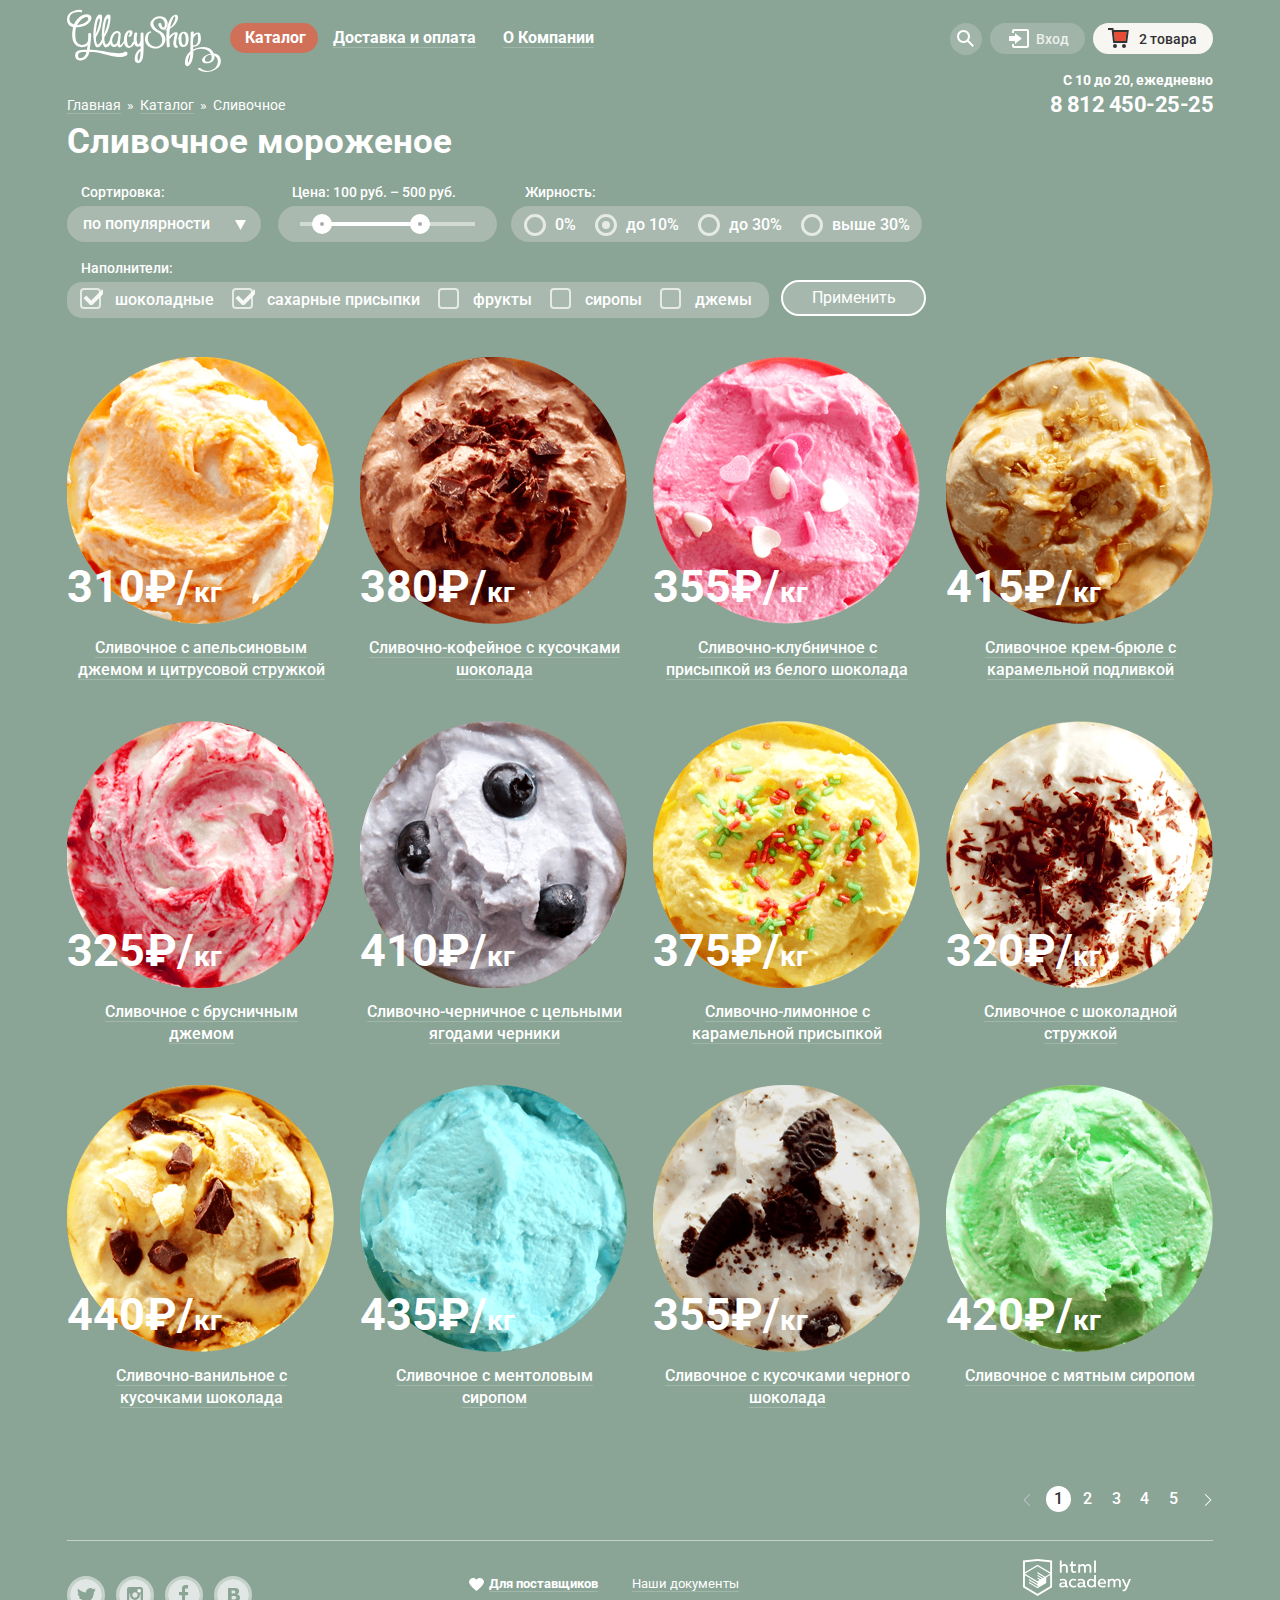
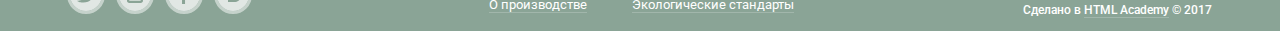
==== commit 1e043816: "адреса для форм и ссылок" ====
--- a/catalog.html
+++ b/catalog.html
@@ -18,30 +18,30 @@
       </a>
       <ul class="site-navigation navigation">
         <li class="site-navigation-item catalog">
-          <a class="subtitle-currently" href="#"><span>Каталог</span></a>
+          <a class="subtitle-currently" href="catalogue.html"><span>Каталог</span></a>
           <ul class="catalog-list">
             <li class="main-catalog-item">
-              <a href="#" class="main-catalog-link">Новинки</a>
+              <a href="new.html" class="main-catalog-link">Новинки</a>
             </li>
             <li class="main-catalog-item">
               <a class="currently"><span>Сливочное</span></a>
             </li>
             <li class="main-catalog-item">
-              <a href="">Щербеты</a>
+              <a href="sorbet.html">Щербеты</a>
             </li>
             <li class="main-catalog-item">
-              <a href="#">Фруктовый лед</a>
+              <a href="fruchteis.html">Фруктовый лед</a>
             </li>
             <li class="main-catalog-item">
-              <a href="#">Мелорин</a>
+              <a href="melorin.html">Мелорин</a>
             </li>
           </ul>
         </li>
         <li class="site-navigation-item">
-          <a href="#" class="subtitle"><span class="underline">Доставка и оплата</span></a>
+          <a href="delivery.html" class="subtitle"><span class="underline">Доставка и оплата</span></a>
         </li>
         <li class="site-navigation-item">
-          <a href="#" class="subtitle"><span class="underline">О Компании</span></a>
+          <a href="aboutus.html" class="subtitle"><span class="underline">О Компании</span></a>
         </li>
       </ul>
       <div class="user-navigation-wrapper">
@@ -58,7 +58,7 @@
               <span class="visually-hidden">Поиск</span>
             </a>
             <div class="search-wrapper">
-              <form class="search-form" method="post">
+              <form class="search-form" method="post" action="https://htmlacademy.ru">
                 <p>
                   <input type="search" name="search" id="search" placeholder="Что ищем?">
                   <label class="visually-hidden" for="search">Поиск по сайту</label>
@@ -79,7 +79,7 @@
             </a>
             <div class="login-box">
               <h2 class="visually-hidden">Вход в личный кабинет</h2>
-              <form class="login-form" method="post">
+              <form class="login-form" method="post" action="https://htmlacademy.ru">
 
                 <p>
                   <input class="login-icon-user" type="text" name="user-mail" id="login-user-mail" placeholder="Электронная почта">
@@ -164,7 +164,7 @@
       <section class="filter">
         <h2 class="visually-hidden">Фильтр товаров</h2>
 
-        <form class="filter-form" method="get">
+        <form class="filter-form" method="get" action="https://htmlacademy.ru">
           <fieldset class="sorting">
             <legend>Сортировка:</legend>
             <div class="sort-back">
@@ -466,7 +466,7 @@
         </a> Сделано в
         <a class="copyright-link" href="https://htmlacademy.ru/intensive/htmlcss">
           <span class="underline">HTML Academy</span>
-        </a>2017
+        </a>© 2017
       </p>
     </div>
   </footer>
--- a/css/styles.min.css
+++ b/css/styles.min.css
@@ -1 +1 @@
-body{margin:0;padding:0;min-width:1200px;font-family:'Roboto','Arial',sans-serif;font-size:16px;font-weight:500;line-height:22px;color:#fff;background-color:#8aa496}a{text-decoration:none}img{max-width:100%;height:auto}.visually-hidden:not(:focus):not(:active),button[type="button"].visually-hidden,input[type="radio"]{position:absolute;width:1px;height:1px;margin:-1px;border:0;padding:0;white-space:nowrap;-webkit-clip-path:inset(100%);clip-path:inset(100%);clip:rect(0,0,0,0);overflow:hidden}.underline{border-bottom:1px solid rgba(255,255,255,.2)}.search-form input::-webkit-input-placeholder,.login-form input::-webkit-input-placeholder,.subscription-form input::-webkit-input-placeholder{font-size:16px;line-height:24px;font-weight:400;color:#999}.search-form input::-moz-placeholder,.login-form input::-moz-placeholder,.subscription-form input::-moz-placeholder{font-size:16px;line-height:24px;font-weight:400;color:#999}.main-wrapper-container{width:1200px;margin:auto}.container{width:1146px;padding:0;margin:0 auto}.header-main-page{margin-bottom:274px}.main-navigation{display:-webkit-box;display:-ms-flexbox;display:flex;padding:0;padding-top:9px;margin:0}.header-logo{width:154px;height:64px;padding-right:7px}.navigation{display:-webkit-box;display:-ms-flexbox;display:flex;-ms-flex-wrap:wrap;flex-wrap:wrap;padding:0;padding-top:14px;margin:0}.site-navigation{margin-right:auto}.site-navigation a{font-weight:700;line-height:18px;color:#fff}.main-header-logo img{margin-right:9px}.site-navigation-item{position:relative}.site-navigation-item>a{display:block;padding-left:15px;padding-right:12px;padding-bottom:6px;padding-top:6px;text-align:center}.site-navigation-item .subtitle-currently{text-decoration:none}.subtitle{position:relative}.subtitle:hover{color:#323232;background-color:#f7f6f3;border-radius:20px;text-decoration:none}.subtitle:focus{color:#323232;background-color:#f7f6f3;border-radius:20px;box-shadow:inset 0 2px 1px #323232}.catalog .currently,.catalog .subtitle-currently{color:#fff;background-color:#d07058}.catalog .subtitle-currently{border-radius:20px}.catalog-list{position:absolute;top:37px;left:-4px;z-index:10;display:none;width:142px;padding:0;margin:0;overflow:hidden;border-radius:5px;color:#323232;background-color:#f8f7f4}.subtitle-currently::after,.subtitle::after{content:"";position:absolute;width:60px;height:10px;top:30px;left:15px}.subtitle:hover~.catalog-list,.subtitle:focus~.catalog-list{display:block}.subtitle-currently:hover~.catalog-list,.subtitle-currently:focus~.catalog-list{display:block}.catalog-list:hover,.catalog-list:focus{display:block}.main-catalog-item a{display:block;padding-left:18px;padding-bottom:7px;padding-top:8px;font-size:14px;line-height:16px;font-weight:400;color:#323232}.catalog-list .main-catalog-link{padding-top:10px;padding-bottom:12px;font-weight:700}.main-catalog-link::after{content:"";position:absolute;top:37px;left:4px;width:128px;height:1px;background-color:#d3d3d2}.catalog-list a:hover:not(.currently){background-color:#fbded7;border-right:0}.catalog-list a:focus:not(.currently){color:#323232;background-color:#f6b5a5}.main-catalog-item:last-of-type a{padding-bottom:14px}.user-navigation-wrapper{display:-webkit-box;display:-ms-flexbox;display:flex;-webkit-box-orient:vertical;-webkit-box-direction:normal;-ms-flex-direction:column;flex-direction:column}.user-navigation{margin-left:auto;margin-bottom:17px;font-size:14px;line-height:16px}.user-navigation li{margin-left:-2px}.user-navigation a{display:block;padding-left:46px;padding-right:16px;padding-bottom:7px;padding-top:8px;margin-left:10px;text-align:center;color:#ebefed;background-color:#a1b4a9;border-radius:20px}.schedule{display:-webkit-box;display:-ms-flexbox;display:flex;-webkit-box-orient:vertical;-webkit-box-direction:normal;-ms-flex-direction:column;flex-direction:column;-webkit-box-align:end;-ms-flex-align:end;align-items:flex-end;padding:0;margin:0}.operating-time{margin-bottom:5px;font-size:14px;line-height:16px;font-weight:700}.phone{font-size:22px;line-height:24px;font-weight:700;letter-spacing:-.5px}.search{position:relative}.search::after{content:"";position:absolute;top:30px;left:11px;width:30px;height:10px}.search .search-button{padding:0;border:0;width:32px;height:32px;border-radius:50%;color:#ebefed;background-color:#a1b4a9}.search-wrapper{position:absolute;right:0;top:25px}.search-form{display:none;border-radius:10px}.search .search-button:hover,.search .search-button:focus{color:#323232;background-color:#f8f7f4}.search .search-button:hover path,.search .search-button:focus path{fill:#323232}.search:hover .search-form{display:block;background-color:#f8f7f4}.search-form:hover,.search-form:focus{display:block}.search-form input{width:310px;padding:10px 13px;margin:20px 17px;border:1px solid #d3d3d2;border-radius:5px}.search-form input:hover{box-shadow:1px 1px 0 #d3d3d2,-1px -1px 0 #d3d3d2}.search-form input:focus{outline:none;border:1px solid #8fbdec;box-shadow:1px 0 0 #8fbdec,-1px 0 0 #8fbdec,0 1px 0 #8fbdec,0 -1px 0 #8fbdec}.search-form input:focus + label{font-size:0}.search-button svg{position:absolute;top:7px;left:17px}.login-link{position:relative}.login-link::after{content:"";position:absolute;top:32px;left:18px;width:80px;height:10px}.login-box{position:absolute;right:15px;top:37px;z-index:30;display:none;border-radius:10px;background-color:#f8f7f4}.login-form p{margin:0;padding:0}.login-box input{box-sizing:border-box;width:240px;margin-top:20px;margin-left:20px;margin-right:20px;padding:13px 12px;border:1px solid #d3d3d2;border-radius:5px}.login-box input:hover{box-shadow:1px 1px 0 #d3d3d2,-1px -1px 0 #d3d3d2}.login-box input:focus{outline:none;border:1px solid #8fbdec;box-shadow:1px 0 0 #8fbdec,-1px 0 0 #8fbdec,0 1px 0 #8fbdec,0 -1px 0 #8fbdec}.login:hover,.login:focus{color:#323232;background-color:#f8f7f4}.login:hover path,.login:focus path{fill:#323232}.login:hover polygon,.login:focus polygon{fill:#323232}.login-link:hover .login-box,.login-link:focus .login-box{display:block}.login-link svg{position:absolute;top:6px;left:29px}.login-inner{display:-webkit-box;display:-ms-flexbox;display:flex;-webkit-box-align:start;-ms-flex-align:start;align-items:flex-start;margin-bottom:20px;margin-top:19px}.button{font-size:18px;line-height:24px;font-weight:700;border:0;color:#fff;background-color:#ed5b3d;box-shadow:0 2px 1px #ac1000}.button:hover{background-color:#f17d64}.button:focus{background-color:#ed5b3d;box-shadow:inset 0 2px 1px #ac1000}.login-form button{padding:10px 26px;margin-left:17px;border-radius:20px;margin-right:21px}.login-inner p{display:-webkit-box;display:-ms-flexbox;display:flex;-webkit-box-orient:vertical;-webkit-box-direction:normal;-ms-flex-direction:column;flex-direction:column;-webkit-box-align:start;-ms-flex-align:start;align-items:flex-start;margin:0;margin-top:-4px;padding:0}.login-form a{margin:0;padding:0;font-size:13px;line-height:24px;background-color:#f8f7f4;text-decoration:underline;color:#323232}.login-form a:hover{color:#e84d37}.login-form input:focus + label{font-size:0}.cart{position:relative}.cart::after{content:"";position:absolute;top:30px;left:22px;width:95px;height:10px}.cart-box{display:none;position:absolute;top:37px;right:0;z-index:10;font-size:13px;line-height:16px;color:#323232;background-color:#f8f7f4;border-radius:5px}.cart:hover .cart-box{display:block}.cart-empty{display:none;color:#fff;background-color:#9db1a5}.cart .full-cart{position:relative;display:block;color:#323232;background-color:#f7f6f3}.cart svg{position:absolute;top:5px;left:25px}.cart-link{position:relative}.cart-link svg{position:absolute;left:15px}.cart-box span{color:#999}.cart .cart-button{display:inline-block;margin-left:356px;margin-bottom:20px;margin-top:-22px;padding:10px 15px;text-align:center;vertical-align:middle;font-size:18px;line-height:24px;font-weight:700;border:0;color:#fff;background-color:#ee5e3f}.cart-button:hover{background-color:#f28166}.cart-button:focus{background-color:#eb563b}.application{border-collapse:collapse}.application td:not(.order-line):not(.last-row-price){display:block;white-space:nowrap;margin-right:31px}.application tr{position:relative;display:-webkit-box;display:-ms-flexbox;display:flex;margin-top:26px;margin-bottom:36px}.application tr:last-of-type::before{content:"";position:absolute;top:-21px;left:16px;width:510px;height:1px;background-color:#d3d3d2}.application .product-name{position:relative;display:block;box-sizing:border-box;margin-right:24px;padding-left:64px;width:285px;color:#323232}.cart-delete{position:absolute;left:16px;top:8px;width:5px;height:5px;border:0;background-color:transparent;cursor:pointer}.cart-delete::after,.cart-delete::before{content:"";position:absolute;top:0;left:0;width:14px;height:1px;background-color:#231f20;-webkit-transform:rotate(45deg);transform:rotate(45deg)}.cart-delete::after{-webkit-transform:rotate(-45deg);transform:rotate(-45deg)}.order-line{position:relative;padding-left:25px}.orange img,.strawberry img{position:absolute;top:-8px;left:43px}.cart-box .last-row-price{display:block;margin:0;margin-left:419px;margin-top:-8px}.cart-box .total{font-size:15px;line-height:18px;font-weight:700;color:#323232}.site-navigation,.user-navigation,.catalog-list,.slider-list,.slider-buttons,.promotion-list,.hit-sales-list,.social-list,.documents-list,.breadcrumbs,.fat-content-list,.fillers-list,.product-catalog-list,.pagination-list{list-style:none}.slider{margin-bottom:4px}.slider-container{position:relative}.slide-wrapper{position:relative;text-align:center}.slider img{position:absolute;top:-390px;left:50px;z-index:-1;display:-webkit-box;display:-ms-flexbox;display:flex;-webkit-box-orient:vertical;-webkit-box-direction:normal;-ms-flex-direction:column;flex-direction:column;-webkit-box-ordinal-group:0;-ms-flex-order:-1;order:-1;width:1045px}.slider-list{display:-webkit-box;display:-ms-flexbox;display:flex;padding:0;margin:0}.slider-title{font-size:60px;line-height:60.35px;font-weight:700}.slider-list h3{width:680px;margin:auto;margin-bottom:28px;text-align:center}.slider-list a{display:inline-block;padding-top:11px;padding-bottom:13px;padding-right:40px;padding-left:40px;vertical-align:middle;font-size:32px;line-height:44px;font-weight:700;border-radius:35px}.slider-list li{display:-webkit-box;display:-ms-flexbox;display:flex;-webkit-box-orient:vertical;-webkit-box-direction:normal;-ms-flex-direction:column;flex-direction:column;-webkit-box-align:center;-ms-flex-align:center;align-items:center;margin:auto;margin-bottom:36px}.slider-controls{position:absolute;top:170px;z-index:20;font-size:0}.slider-controls label{display:inline-block;width:17px;height:17px;margin-right:8px;vertical-align:top;text-align:center;background-color:transparent;border:2px solid #fff;border-radius:50%;cursor:pointer}.radio-button{position:absolute;display:none}.page-1:hover~.slider-controls .product-1,.page-2:hover~.slider-controls .product-2,.page-3:hover~.slider-controls .product-3{background-color:#b2c1b7}.page-1:active~.slider-controls .product-1,.page-2:active~.slider-controls .product-2,.page-3:active~.slider-controls .product-3{background-color:#fff}.page-1:checked~.slider-controls .product-1,.page-2:checked~.slider-controls .product-2,.page-3:checked~.slider-controls .product-3{background-color:#fff}.page-1:checked~.slider-list .chocolate-and-lemon,.page-1:checked~.slider-list .fudge-and-strawberry{display:none}.page-2:checked~.slider-list .cream-brulee,.page-2:checked~.slider-list .fudge-and-strawberry{display:none}.page-3:checked~.slider-list .cream-brulee,.page-3:checked~.slider-list .chocolate-and-lemon{display:none}.promotion{margin-bottom:40px}.promotion-title{margin:0;margin-left:15px;margin-top:15px;margin-bottom:15px;font-size:35px;line-height:41px;font-weight:700}.promotion-text{margin:0;margin-left:18px;margin-bottom:47px;font-size:18px;font-weight:700}.promotion a{display:inline-block;padding-top:10px;padding-bottom:10px;padding-left:20px;padding-right:26px;margin:0;margin-left:375px;margin-bottom:23px;vertical-align:middle;border-radius:20px;color:#fff;background-color:#ee5e3f}.promotion .button-chocolate{margin-left:350px}.promotion-list{display:-webkit-box;display:-ms-flexbox;display:flex;-webkit-box-pack:justify;-ms-flex-pack:justify;justify-content:space-between;padding:0;margin:0}.promotion-item{width:560px;border-radius:15px}.promo-raspberry{background:#9b2a4a;background-image:url(../img/crimson-background.jpg)}.promo-chocolate{background:#3a2217;background-image:url(../img/chocolate-background.jpg)}.main-wrapper .hit-sales{margin-bottom:8px}.hit-sales-list img{margin-bottom:5px}.catalog-item a{position:relative;z-index:20;display:block;padding-bottom:10px;font-size:14px;line-height:16px;font-weight:400;color:#323232}.item-price{position:absolute;top:162px;left:0;z-index:20;font-size:45px;line-height:45px;font-weight:700}.weight{font-size:28px;line-height:45px;font-weight:700}.item-title{width:256px;margin:0;padding-left:6px;font-size:16px;line-height:22px;font-weight:500;color:#fff}.item-title:hover{color:#ffbc9e}.item-title:hover .underline{border-bottom:1px solid #ffbc9e}.catalog-item svg{position:absolute;top:0;left:0}.features{padding:0;margin:0;margin-bottom:42px}.about-us{background-color:#e9dcbf;background-image:url(../img/waffle.jpg);border:1px solid #e9dcbf;border-radius:15px}.about-us-wrapper{display:-webkit-box;display:-ms-flexbox;display:flex;-ms-flex-wrap:wrap;flex-wrap:wrap;-webkit-box-pack:start;-ms-flex-pack:start;justify-content:flex-start}.about-us h3{margin:0;margin-left:17px;margin-top:23px;margin-bottom:24px;font-size:24px;line-height:30px;color:#323232}.about-us-wrapper p{position:relative;width:480px;margin:0;margin-left:22px;margin-bottom:20px;padding-left:58px;font-weight:400;color:#323232}.about-us-wrapper p::before{content:" ";position:absolute;top:-15px;left:0;width:49px;height:49px;background-repeat:no-repeat;background-position:0 0}.about-us-wrapper .production::before{background-image:url(../img/ice-cream.svg)}.about-us-wrapper .components::before{background-image:url(../img/leaflet.svg)}.about-us-wrapper .supplier::before{background-image:url(../img/cow.svg)}.about-us-wrapper .deliver::before{background-image:url(../img/thermometr.svg)}.about-us-wrapper .components,.about-us-wrapper .deliver{-webkit-box-ordinal-group:3;-ms-flex-order:2;order:2}.wrap{display:-webkit-box;display:-ms-flexbox;display:flex;-webkit-box-pack:justify;-ms-flex-pack:justify;justify-content:space-between;margin-bottom:40px}.aside{width:560px;color:#323232;background-color:#fff;background-image:url(../img/strawberry-background.jpg);background-repeat:round;border-radius:15px}.aside h3{margin:0;margin-left:20px;margin-top:25px;font-size:16px}.aside a{display:block;margin:0;margin-top:-20px;margin-bottom:80px;margin-left:20px;padding:0;width:300px;font-size:24px;line-height:30px;font-weight:700;text-decoration:underline;color:#323232}.aside a:hover{color:#ffbc9e}.subscription{box-sizing:border-box;margin:0;padding:0;width:560px;border-radius:15px;background-color:#f8f7f4;background-image:url(../img/distribution-background.jpg);background-repeat:round}.subscription-text{padding-top:20px;margin-left:27px;margin-bottom:21px;margin-right:20px;font-weight:400;color:#5a5a5a}.subscription-form{display:-webkit-box;display:-ms-flexbox;display:flex;-webkit-box-align:center;-ms-flex-align:center;align-items:center}.subscription-form .subscription-mail{padding:11px 14px;margin-left:24px;width:340px;border:1px solid #d3d3d3;border-radius:5px}.subscription-form .subscription-mail:hover{box-shadow:1px 1px 0 #d3d3d2,-1px -1px 0 #d3d3d2}.subscription-form .subscription-mail:focus{outline:none;border:1px solid #8fbdec;box-shadow:1px 0 0 #8fbdec,-1px 0 0 #8fbdec,0 1px 0 #8fbdec,0 -1px 0 #8fbdec}.subscription-mail:focus + label{font-size:0}.subscription-form button{display:inline-block;padding:10px 19px;margin-left:11px;vertical-align:middle;border-radius:30px}.all-contacts{position:relative;padding:0;margin:0}.map-container{position:relative}.contacts-wrapper{position:absolute;z-index:30;top:64px;right:0;padding:0;margin:0;width:303px;border-radius:20px;background-color:#fffffe}.contacts{font-size:14px;line-height:20px;font-weight:400;color:#323232}.contacts .address{margin-top:26px;margin-left:26px}.contacts .order{width:172px;margin-top:17px;margin-left:26px}.address span{display:block;margin-right:125px}.contact{display:block;margin-top:4px;width:230px;font-size:18px;line-height:24px;font-weight:700}.contact-time{display:block}.feedback{display:inline-block;margin-left:25px;margin-bottom:30px;margin-top:11px;padding:10px 30px;text-align:center;vertical-align:middle;border-radius:25px;color:#fff;background-color:#ea543a}.feedback:hover{background-color:#f28166}.all-contacts img{width:100%;height:430px}.all-contacts iframe{position:absolute;top:0;left:0;z-index:20;width:100%;height:430px;border:0}.all-contacts svg{position:absolute;z-index:10;top:138px;right:925px}.footer-wrapper{display:-webkit-box;display:-ms-flexbox;display:flex;-webkit-box-pack:justify;-ms-flex-pack:justify;justify-content:space-between;-webkit-box-align:center;-ms-flex-align:center;align-items:center}.footer-catalog{padding-top:8px;border-top:1px solid rgba(255,255,255,.5)}.social-list{display:-webkit-box;display:-ms-flexbox;display:flex;padding:0;margin:0}.social-button{display:-webkit-box;display:-ms-flexbox;display:flex;width:32px;height:32px;margin-top:11px;margin-right:11px;border:3px solid rgba(255,255,255,.5);border-radius:50%}.social-button:hover svg path{fill:#fff}.social-button:focus svg path{fill:#e9e9e9}.documents-list{display:-webkit-box;display:-ms-flexbox;display:flex;-ms-flex-wrap:wrap;flex-wrap:wrap;width:324px;padding:0;margin:0;margin-top:12px;margin-left:15px}.documents-list a{display:block;margin:0;padding:0;margin-bottom:3px;width:182px;font-size:13px;line-height:18px;font-weight:400;color:#fff}.documents-list li{margin-right:-39px}.for-supplier{position:relative}.for-supplier svg{position:absolute;top:3px;left:-20px}.document-link:hover{color:#e6b69b}.document-link:hover .underline{border-bottom:1px solid #e6b69b}.footer-copyright{padding-right:10px;margin-top:10px;width:180px;font-size:12px;line-height:18px}.copyright-link{color:#fff}.copyright-link:hover{color:#e6b69b}.copyright-link:hover .underline{border-bottom:1px solid #e6b69b}.logo{display:block}@-webkit-keyframes bounce{0%{-webkit-transform:translate(-1200px,-50%);transform:translate(-1200px,-50%)}100%{-webkit-transform:translate(0,-50%);transform:translate(0,-50%)}}@keyframes bounce{0%{-webkit-transform:translate(-1200px,-50%);transform:translate(-1200px,-50%)}100%{-webkit-transform:translate(0,-50%);transform:translate(0,-50%)}}@-webkit-keyframes error{to{-webkit-transform:rotate(360deg);transform:rotate(360deg)}}@keyframes error{to{-webkit-transform:rotate(360deg);transform:rotate(360deg)}}.modal{position:fixed;z-index:100;display:none}.modal-feedback{top:50%;left:50%;width:480px;padding:0;margin:0;margin-left:-240px;-webkit-transform:translateY(-50%);transform:translateY(-50%);border:1px solid #f8f7f4;border-radius:10px;background-color:#f8f7f4}.modal-feedback h2{margin-top:17px;margin-left:25px;margin-bottom:18px;font-size:24px;line-height:28px;font-weight:700;color:#323232}.feedback-form input,.feedback-form textarea{box-sizing:border-box;padding:10px 13px;margin-left:27px;border:1px solid #d3d3d2;border-radius:5px}.feedback-form input:hover,.feedback-form textarea:hover{box-shadow:1px 1px 0 #d3d3d2,-1px -1px 0 #d3d3d2}.feedback-form input:focus,.feedback-form textarea:focus{outline:none;border:1px solid #8fbdec;box-shadow:1px 0 0 #8fbdec,-1px 0 0 #8fbdec,0 1px 0 #8fbdec,0 -1px 0 #8fbdec}.feedback-form input{width:265px}.feedback-form textarea{width:428px}.feedback-form p{margin:0;padding:0;margin-bottom:23px}.modal-feedback-button{display:inline-block;padding:10px 25px;margin-left:315px;margin-bottom:10px;margin-top:5px;vertical-align:middle;border-radius:20px}.modal-feedback-close{border:none;background-color:#f8f7f4}.modal-close{position:absolute;top:10px;right:14px;width:22px;height:22px;font-size:0;background-color:transparent;border:0;cursor:pointer}.modal-close::before,.modal-close::after{content:"";position:absolute;top:10px;right:0;width:20px;height:2px;background-color:#323232}.modal-close::before{-webkit-transform:rotate(45deg);transform:rotate(45deg)}.modal-close::after{-webkit-transform:rotate(-45deg);transform:rotate(-45deg)}.modal-overlay{position:fixed;top:0;left:0;width:100%;height:100%;z-index:90;background-color:rgba(0,0,0,.6);display:none}.modal-show{display:block;-webkit-animation:bounce 0.6s;animation:bounce 0.6s}.overlay-show{display:block}.modal-error{-webkit-animation:error 0.6s;animation:error 0.6s}.feedback-form input + label,.feedback-form textarea + label{font-size:0}.breadcrumbs{display:-webkit-box;display:-ms-flexbox;display:flex;-webkit-box-align:center;-ms-flex-align:center;align-items:center;padding:0;margin:0;margin-top:-20px;margin-bottom:8px}.breadcrumbs li{margin-right:9px}.breadcrumbs a{position:relative;display:block;margin:0;padding:0;margin-right:10px;font-size:14px;line-height:16px;font-weight:400;color:#fff}.breadcrumbs-link:hover{color:#e6b69b}.breadcrumbs-link::after{content:"»";position:absolute;left:60px;font-size:14px;line-height:16px}.breadcrumbs-link:hover .underline{border-bottom:1px solid #e6b69b}.breadcrumbs-current{font-size:14px;line-height:16px;font-weight:400;color:#fff}.page-title{padding:0;margin:0;margin-bottom:22px;font-size:35px;line-height:41px;font-weight:700}.filter{margin-bottom:-7px}.filter-form{display:-webkit-box;display:-ms-flexbox;display:flex;-ms-flex-wrap:wrap;flex-wrap:wrap;-webkit-box-align:start;-ms-flex-align:start;align-items:flex-start;padding:0;margin:0;margin-bottom:28px}.fillers-list{display:-webkit-box;display:-ms-flexbox;display:flex;margin:0;padding:0}.filter-form fieldset{padding:0;margin:0;margin-bottom:18px;border:0 none}.filter-form legend{margin-bottom:6px;margin-left:14px;font-size:14px;line-height:16px}.sort-back{position:relative;box-sizing:border-box;margin-right:17px;padding:7px 9px 7px 16px;border-radius:20px;color:#fff;background-color:#a9b9af}.filter-form .sort{position:relative;z-index:2;box-sizing:border-box;width:169px;-webkit-appearance:none;-moz-appearance:none;-ms-appearance:none;appearance:none;font-size:16px;line-height:18px;font-weight:500;color:#fff;background-color:transparent;border:0}.filter-form .sort::-ms-expand{display:none}.sorting svg{position:absolute;right:15px;top:14px;z-index:1;box-sizing:border-box;overflow:hidden}select:hover + svg polyline{fill:#323232}.filter-form select:focus,.filter-form select:hover{padding-right:25px;color:#323232;background-color:transparent}.filter-form select:focus + svg polyline{fill:#323232}.filter-form select:focus option{font-size:14px;line-height:16px;font-weight:400}.range-wrapper{width:195px;height:20px;padding:8px 12px;margin-right:14px;background-color:#a9b9af;border-radius:25px}.range-line{position:relative;width:175px;height:4px;background-color:#d1dad3;margin-left:10px;margin-top:8px}.line-active{width:110px;height:4px;background:#fff;margin-left:20px}.switch-min{position:absolute;top:-8px;left:12px;width:4px;height:4px;background-color:#ababab;border:8px solid #fff;border-radius:50%;cursor:pointer}.switch-max{position:absolute;top:-8px;left:110px;width:4px;height:4px;background-color:#ababab;border:8px solid #fff;border-radius:50%;cursor:pointer}.filter-button{display:inline-block;vertical-align:top;min-width:145px;margin:0;margin-top:20px;margin-left:12px;padding:7px 28px;font-size:16px;line-height:18px;color:#fff;background-color:#a6b7ad;border:2px solid #fff;border-radius:20px}.filter-button:hover{color:#323232;background-color:#fff}.filter-button:active{color:#323232;border:2px solid #eaeaea;background-color:#eaeaea;box-shadow:0 -2px 1px #323232}.fat-content{display:-webkit-box;display:-ms-flexbox;display:flex;-webkit-box-orient:vertical;-webkit-box-direction:normal;-ms-flex-direction:column;flex-direction:column}.fat-list{display:-webkit-box;display:-ms-flexbox;display:flex;-ms-flex-wrap:wrap;flex-wrap:wrap;padding:0;margin:0;margin-top:2px;list-style:none}.fat-item{margin-left:3px}.fat-wrapper{box-sizing:border-box;height:36px;padding:7px 3px;background-color:#a9b9af;border-radius:25px}.fat-item input{opacity:0}.fat-content label{position:relative;margin-left:29px;top:-1px;padding:2px 9px;cursor:pointer}.fat-content label::before{content:" ";position:absolute;left:-22px;top:1px;width:16px;height:16px;border:3px solid rgba(255,255,255,.7);border-radius:50%}.fat-item input:focus + label::before{outline:#8fbdec solid 2px}.fat-content label:hover::before{content:" ";position:absolute;left:-22px;top:1px;width:16px;height:16px;border:3px solid rgba(255,255,255,1);border-radius:50%}.content input:checked + label:hover::after{content:" ";position:absolute;top:8px;left:-15px;width:8px;height:8px;background-color:rgba(255,255,255,1);border-radius:50%}.content input:checked + label::after{content:" ";position:absolute;top:8px;left:-15px;width:8px;height:8px;background-color:rgba(255,255,255,.7);border-radius:50%}.additive-wrapper{width:702px;border-radius:15px;background-color:#a9b9af}.fillers-list{display:-webkit-box;display:-ms-flexbox;display:flex;-ms-flex-wrap:wrap;flex-wrap:wrap;margin:0;padding:0}.fillers-item{margin-left:31px;padding-top:7px;padding-bottom:7px}.fillers-item input{opacity:0}.fillers-item label{position:relative;margin-right:5px;cursor:pointer;text-decoration:none}.fillers-item label::before{content:"";position:absolute;left:-35px;top:-2px;width:17px;height:17px;border:2px solid rgba(255,255,255,.7);border-radius:4px}.fillers-item label:hover::before{content:"";position:absolute;top:-2px;left:-35px;width:17px;height:17px;border:2px solid rgba(255,255,255,1);border-radius:4px}.fillers-item input:focus + label::before{outline:#8fbdec solid 2px}.filter-input-checkbox:checked + label::after{content:"";position:absolute;top:-2px;left:-36px;width:24px;height:17px;background-image:url(../img/checkbox-on.svg);background-repeat:no-repeat;background-position:0 0;opacity:.9;overflow:visible}.filter-input-checkbox:checked + label:hover::after{content:"";position:absolute;top:-2px;left:-36px;width:24px;height:17px;background-image:url(../img/checkbox-on.svg);background-repeat:no-repeat;background-position:0 0;opacity:1;overflow:visible}.product-catalog{margin-bottom:28px}.product-catalog-list{display:-webkit-box;display:-ms-flexbox;display:flex;-ms-flex-wrap:wrap;flex-wrap:wrap;-webkit-box-pack:justify;-ms-flex-pack:justify;justify-content:space-between;padding:0;margin:0}.product-catalog-list li{position:relative;display:-webkit-box;display:-ms-flexbox;display:flex;-ms-flex-wrap:wrap;flex-wrap:wrap;-ms-flex-line-pack:start;align-content:flex-start;margin-bottom:20px;width:267px;text-align:center}.product-catalog-list img{z-index:0;width:267px;height:267px;margin-bottom:13px}.product-catalog-list .button-view{display:none}.product-catalog-list .catalog-item:hover::after{content:'';position:absolute;z-index:10;left:-13px;top:-10px;width:293px;height:405px;background-color:rgba(255,255,255,.1);box-shadow:0 20px 20px 0 rgba(0,0,0,.4);border-radius:5px}.catalog-item:hover .button-view{position:absolute;top:333px;left:34px;z-index:30;display:inline-block;padding:10px 16px;vertical-align:middle;font-size:18px;line-height:24px;font-weight:700;color:#fff;background-color:#eb563b;border-radius:20px}.catalog-item:hover .button-view:hover{background-color:#f38267}.catalog-item:hover .button-view:focus{background-color:#d94d35}.product-catalog a{padding:0;padding-bottom:20px;margin:0;text-align:center}.paginator-wrapper{display:-webkit-box;display:-ms-flexbox;display:flex;padding:0;margin:0;margin-top:37px;margin-right:40px}.pagination-list{position:relative;display:-webkit-box;display:-ms-flexbox;display:flex;-webkit-box-pack:justify;-ms-flex-pack:justify;justify-content:space-between;width:140px;padding:0;margin:0;margin-left:auto;margin-right:-13px}.pagination-item:first-child a::before{content:"";position:absolute;top:8px;left:-23px;width:8px;height:12px;background-image:url(../img/paginator-icon-right.svg);-webkit-transform:rotate(180deg);transform:rotate(180deg)}.pagination-item:last-child a::after{content:"";position:absolute;top:8px;left:158px;width:8px;height:12px;background-image:url(../img/paginator-icon-right-small.svg)}.pagination-item:last-child a:hover::after{content:"";position:absolute;top:8px;left:158px;width:8px;height:12px;background-image:url(../img/paginator-icon-right.svg)}.pagination-item:last-child a:focus::after{content:"";position:absolute;top:8px;left:158px;width:8px;height:12px;background-image:url(../img/paginator-icon-right-small-black.svg)}.pagination-list a{display:inline-block;padding:2px 8px;vertical-align:middle;border-radius:50%;color:#fff}.pagination-list .current-link{color:#323232;background-color:#fff}.pagination-list a:hover:not(.current-link){background-color:#9db1a5}.pagination-list a:focus:not(.current-link){color:#323232;background-color:#fff}+body{margin:0;padding:0;min-width:1200px;font-family:'Roboto','Arial',sans-serif;font-size:16px;font-weight:500;line-height:22px;color:#fff;background-color:#8aa496}a{text-decoration:none}img{max-width:100%;height:auto}.visually-hidden:not(:focus):not(:active),button[type="button"].visually-hidden,input[type="radio"]{position:absolute;width:1px;height:1px;margin:-1px;border:0;padding:0;white-space:nowrap;-webkit-clip-path:inset(100%);clip-path:inset(100%);clip:rect(0,0,0,0);overflow:hidden}.underline{border-bottom:1px solid rgba(255,255,255,.2)}.search-form input::-webkit-input-placeholder,.login-form input::-webkit-input-placeholder,.subscription-form input::-webkit-input-placeholder{font-size:16px;line-height:24px;font-weight:400;color:#999}.search-form input::-moz-placeholder,.login-form input::-moz-placeholder,.subscription-form input::-moz-placeholder{font-size:16px;line-height:24px;font-weight:400;color:#999}.search-form input:-ms-input-placeholder,.login-form input:-ms-input-placeholder,.subscription-form input:-ms-input-placeholder{font-size:16px;line-height:24px;font-weight:400;color:#999}.main-wrapper-container{width:1200px;margin:auto}.container{width:1146px;padding:0;margin:0 auto}.header-main-page{margin-bottom:274px}.main-navigation{display:-webkit-box;display:-ms-flexbox;display:flex;padding:0;padding-top:9px;margin:0}.header-logo{width:154px;height:64px;padding-right:7px}.navigation{display:-webkit-box;display:-ms-flexbox;display:flex;-ms-flex-wrap:wrap;flex-wrap:wrap;padding:0;padding-top:14px;margin:0}.site-navigation{margin-right:auto}.site-navigation a{font-weight:700;line-height:18px;color:#fff}.main-header-logo img{margin-right:9px}.site-navigation-item{position:relative}.site-navigation-item>a{display:block;padding-left:15px;padding-right:12px;padding-bottom:6px;padding-top:6px;text-align:center}.site-navigation-item .subtitle-currently{text-decoration:none}.subtitle{position:relative}.subtitle:hover{color:#323232;background-color:#f7f6f3;border-radius:20px;text-decoration:none}.subtitle:focus{color:#323232;background-color:#f7f6f3;border-radius:20px;box-shadow:inset 0 2px 1px #323232}.catalog .currently,.catalog .subtitle-currently{color:#fff;background-color:#d07058}.catalog .subtitle-currently{border-radius:20px}.catalog-list{position:absolute;top:37px;left:-4px;z-index:10;display:none;width:142px;padding:0;margin:0;overflow:hidden;border-radius:5px;color:#323232;background-color:#f8f7f4}.subtitle-currently::after,.subtitle::after{content:"";position:absolute;width:60px;height:10px;top:30px;left:15px}.subtitle:hover~.catalog-list,.subtitle:focus~.catalog-list{display:block}.subtitle-currently:hover~.catalog-list,.subtitle-currently:focus~.catalog-list{display:block}.catalog-list:hover,.catalog-list:focus{display:block}.main-catalog-item a{display:block;padding-left:18px;padding-bottom:7px;padding-top:8px;font-size:14px;line-height:16px;font-weight:400;color:#323232}.catalog-list .main-catalog-link{padding-top:10px;padding-bottom:12px;font-weight:700}.main-catalog-link::after{content:"";position:absolute;top:37px;left:4px;width:128px;height:1px;background-color:#d3d3d2}.catalog-list a:hover:not(.currently){background-color:#fbded7;border-right:0}.catalog-list a:focus:not(.currently){color:#323232;background-color:#f6b5a5}.main-catalog-item:last-of-type a{padding-bottom:14px}.user-navigation-wrapper{display:-webkit-box;display:-ms-flexbox;display:flex;-webkit-box-orient:vertical;-webkit-box-direction:normal;-ms-flex-direction:column;flex-direction:column}.user-navigation{margin-left:auto;margin-bottom:17px;font-size:14px;line-height:16px}.user-navigation li{margin-left:-2px}.user-navigation a{display:block;padding-left:46px;padding-right:16px;padding-bottom:7px;padding-top:8px;margin-left:10px;text-align:center;color:#ebefed;background-color:#a1b4a9;border-radius:20px}.schedule{display:-webkit-box;display:-ms-flexbox;display:flex;-webkit-box-orient:vertical;-webkit-box-direction:normal;-ms-flex-direction:column;flex-direction:column;-webkit-box-align:end;-ms-flex-align:end;align-items:flex-end;padding:0;margin:0}.operating-time{margin-bottom:5px;font-size:14px;line-height:16px;font-weight:700}.phone{font-size:22px;line-height:24px;font-weight:700;letter-spacing:-.5px}.search{position:relative}.search::after{content:"";position:absolute;top:30px;left:11px;width:30px;height:10px}.search .search-button{padding:0;border:0;width:32px;height:32px;border-radius:50%;color:#ebefed;background-color:#a1b4a9}.search-wrapper{position:absolute;right:0;top:25px}.search-form{display:none;border-radius:10px}.search .search-button:hover,.search .search-button:focus{color:#323232;background-color:#f8f7f4}.search .search-button:hover path,.search .search-button:focus path{fill:#323232}.search:hover .search-form{display:block;background-color:#f8f7f4}.search-form:hover,.search-form:focus{display:block}.search-form input{width:310px;padding:10px 13px;margin:20px 17px;border:1px solid #d3d3d2;border-radius:5px}.search-form input:hover{box-shadow:1px 1px 0 #d3d3d2,-1px -1px 0 #d3d3d2}.search-form input:focus{outline:none;border:1px solid #8fbdec;box-shadow:1px 0 0 #8fbdec,-1px 0 0 #8fbdec,0 1px 0 #8fbdec,0 -1px 0 #8fbdec}.search-form input:focus + label{font-size:0}.search-button svg{position:absolute;top:7px;left:17px}.login-link{position:relative}.login-link::after{content:"";position:absolute;top:32px;left:18px;width:80px;height:10px}.login-box{position:absolute;right:15px;top:37px;z-index:30;display:none;border-radius:10px;background-color:#f8f7f4}.login-form p{margin:0;padding:0}.login-box input{box-sizing:border-box;width:240px;margin-top:20px;margin-left:20px;margin-right:20px;padding:13px 12px;border:1px solid #d3d3d2;border-radius:5px}.login-box input:hover{box-shadow:1px 1px 0 #d3d3d2,-1px -1px 0 #d3d3d2}.login-box input:focus{outline:none;border:1px solid #8fbdec;box-shadow:1px 0 0 #8fbdec,-1px 0 0 #8fbdec,0 1px 0 #8fbdec,0 -1px 0 #8fbdec}.login:hover,.login:focus{color:#323232;background-color:#f8f7f4}.login:hover path,.login:focus path{fill:#323232}.login:hover polygon,.login:focus polygon{fill:#323232}.login-link:hover .login-box,.login-link:focus .login-box{display:block}.login-link svg{position:absolute;top:6px;left:29px}.login-inner{display:-webkit-box;display:-ms-flexbox;display:flex;-webkit-box-align:start;-ms-flex-align:start;align-items:flex-start;margin-bottom:20px;margin-top:19px}.button{font-size:18px;line-height:24px;font-weight:700;border:0;color:#fff;background-color:#ed5b3d;box-shadow:0 2px 1px #ac1000}.button:hover{background-color:#f17d64}.button:focus{background-color:#ed5b3d;box-shadow:inset 0 2px 1px #ac1000}.login-form button{padding:10px 26px;margin-left:17px;border-radius:20px;margin-right:21px}.login-inner p{display:-webkit-box;display:-ms-flexbox;display:flex;-webkit-box-orient:vertical;-webkit-box-direction:normal;-ms-flex-direction:column;flex-direction:column;-webkit-box-align:start;-ms-flex-align:start;align-items:flex-start;margin:0;margin-top:-4px;padding:0}.login-form a{margin:0;padding:0;font-size:13px;line-height:24px;background-color:#f8f7f4;text-decoration:underline;color:#323232}.login-form a:hover{color:#e84d37}.login-form input:focus + label{font-size:0}.cart{position:relative}.cart::after{content:"";position:absolute;top:30px;left:22px;width:95px;height:10px}.cart-box{display:none;position:absolute;top:37px;right:0;z-index:10;font-size:13px;line-height:16px;color:#323232;background-color:#f8f7f4;border-radius:5px}.cart:hover .cart-box{display:block}.cart-empty{display:none;color:#fff;background-color:#9db1a5}.cart .full-cart{position:relative;display:block;color:#323232;background-color:#f7f6f3}.cart svg{position:absolute;top:5px;left:25px}.cart-link{position:relative}.cart-link svg{position:absolute;left:15px}.cart-box span{color:#999}.cart .cart-button{display:inline-block;margin-left:356px;margin-bottom:20px;margin-top:-22px;padding:10px 15px;text-align:center;vertical-align:middle;font-size:18px;line-height:24px;font-weight:700;border:0;color:#fff;background-color:#ee5e3f}.cart-button:hover{background-color:#f28166}.cart-button:focus{background-color:#eb563b}.application{border-collapse:collapse}.application td:not(.order-line):not(.last-row-price){display:block;white-space:nowrap;margin-right:31px}.application tr{position:relative;display:-webkit-box;display:-ms-flexbox;display:flex;margin-top:26px;margin-bottom:36px}.application tr:last-of-type::before{content:"";position:absolute;top:-21px;left:16px;width:510px;height:1px;background-color:#d3d3d2}.application .product-name{position:relative;display:block;box-sizing:border-box;margin-right:24px;padding-left:64px;width:285px;color:#323232}.cart-delete{position:absolute;left:16px;top:8px;width:5px;height:5px;border:0;background-color:transparent;cursor:pointer}.cart-delete::after,.cart-delete::before{content:"";position:absolute;top:0;left:0;width:14px;height:1px;background-color:#231f20;-webkit-transform:rotate(45deg);transform:rotate(45deg)}.cart-delete::after{-webkit-transform:rotate(-45deg);transform:rotate(-45deg)}.order-line{position:relative;padding-left:25px}.orange img,.strawberry img{position:absolute;top:-8px;left:43px}.cart-box .last-row-price{display:block;margin:0;margin-left:419px;margin-top:-8px}.cart-box .total{font-size:15px;line-height:18px;font-weight:700;color:#323232}.site-navigation,.user-navigation,.catalog-list,.slider-list,.slider-buttons,.promotion-list,.hit-sales-list,.social-list,.documents-list,.breadcrumbs,.fat-content-list,.fillers-list,.product-catalog-list,.pagination-list{list-style:none}.slider{margin-bottom:4px}.slider-container{position:relative}.slide-wrapper{position:relative;text-align:center}.slider img{position:absolute;top:-390px;left:50px;z-index:-1;display:-webkit-box;display:-ms-flexbox;display:flex;-webkit-box-orient:vertical;-webkit-box-direction:normal;-ms-flex-direction:column;flex-direction:column;-webkit-box-ordinal-group:0;-ms-flex-order:-1;order:-1;width:1045px}.slider-list{display:-webkit-box;display:-ms-flexbox;display:flex;padding:0;margin:0}.slider-title{font-size:60px;line-height:60.35px;font-weight:700}.slider-list h3{width:680px;margin:auto;margin-bottom:28px;text-align:center}.slider-list a{display:inline-block;padding-top:11px;padding-bottom:13px;padding-right:40px;padding-left:40px;vertical-align:middle;font-size:32px;line-height:44px;font-weight:700;border-radius:35px}.slider-list li{display:-webkit-box;display:-ms-flexbox;display:flex;-webkit-box-orient:vertical;-webkit-box-direction:normal;-ms-flex-direction:column;flex-direction:column;-webkit-box-align:center;-ms-flex-align:center;align-items:center;margin:auto;margin-bottom:36px}.slider-controls{position:absolute;top:170px;z-index:20;font-size:0}.slider-controls label{display:inline-block;width:17px;height:17px;margin-right:8px;vertical-align:top;text-align:center;background-color:transparent;border:2px solid #fff;border-radius:50%;cursor:pointer}.radio-button{position:absolute;display:none}.page-1:hover~.slider-controls .product-1,.page-2:hover~.slider-controls .product-2,.page-3:hover~.slider-controls .product-3{background-color:#b2c1b7}.page-1:active~.slider-controls .product-1,.page-2:active~.slider-controls .product-2,.page-3:active~.slider-controls .product-3{background-color:#fff}.page-1:checked~.slider-controls .product-1,.page-2:checked~.slider-controls .product-2,.page-3:checked~.slider-controls .product-3{background-color:#fff}.page-1:checked~.slider-list .chocolate-and-lemon,.page-1:checked~.slider-list .fudge-and-strawberry{display:none}.page-2:checked~.slider-list .cream-brulee,.page-2:checked~.slider-list .fudge-and-strawberry{display:none}.page-3:checked~.slider-list .cream-brulee,.page-3:checked~.slider-list .chocolate-and-lemon{display:none}.promotion{margin-bottom:40px}.promotion-title{margin:0;margin-left:15px;margin-top:15px;margin-bottom:15px;font-size:35px;line-height:41px;font-weight:700}.promotion-text{margin:0;margin-left:18px;margin-bottom:45px;font-size:18px;font-weight:700}.promotion a{display:inline-block;padding-top:10px;padding-bottom:10px;padding-left:20px;padding-right:26px;margin:0;margin-left:375px;margin-bottom:23px;vertical-align:middle;border-radius:20px;color:#fff;background-color:#ee5e3f}.promotion .button-chocolate{margin-left:350px}.promotion-list{display:-webkit-box;display:-ms-flexbox;display:flex;-webkit-box-pack:justify;-ms-flex-pack:justify;justify-content:space-between;padding:0;margin:0}.promotion-item{width:560px;border-radius:15px}.promo-raspberry{background:#9b2a4a;background-image:url(../img/crimson-background.jpg)}.promo-chocolate{background:#3a2217;background-image:url(../img/chocolate-background.jpg)}.main-wrapper .hit-sales{margin-bottom:8px}.hit-sales-list img{margin-bottom:5px}.catalog-item a{position:relative;z-index:20;display:block;padding-bottom:10px;font-size:14px;line-height:16px;font-weight:400;color:#323232}.item-price{position:absolute;top:162px;left:0;z-index:20;font-size:45px;line-height:45px;font-weight:700}.weight{font-size:28px;line-height:45px;font-weight:700}.item-title{width:256px;margin:0;padding-left:6px;font-size:16px;line-height:22px;font-weight:500;color:#fff}.item-title:hover{color:#ffbc9e}.item-title:hover .underline{border-bottom:1px solid #ffbc9e}.catalog-item svg{position:absolute;top:0;left:0}.features{padding:0;margin:0;margin-bottom:42px}.about-us{background-color:#e9dcbf;background-image:url(../img/waffle.jpg);border:1px solid #e9dcbf;border-radius:15px}.about-us-wrapper{display:-webkit-box;display:-ms-flexbox;display:flex;-ms-flex-wrap:wrap;flex-wrap:wrap;-webkit-box-pack:start;-ms-flex-pack:start;justify-content:flex-start}.about-us h3{margin:0;margin-left:17px;margin-top:23px;margin-bottom:24px;font-size:24px;line-height:30px;color:#323232}.about-us-wrapper p{position:relative;width:480px;margin:0;margin-left:22px;margin-bottom:22px;padding-left:58px;font-weight:400;color:#323232}.about-us-wrapper p::before{content:" ";position:absolute;top:-15px;left:0;width:49px;height:49px;background-repeat:no-repeat;background-position:0 0}.about-us-wrapper .production::before{background-image:url(../img/ice-cream.svg)}.about-us-wrapper .components::before{background-image:url(../img/leaflet.svg)}.about-us-wrapper .supplier::before{background-image:url(../img/cow.svg)}.about-us-wrapper .deliver::before{background-image:url(../img/thermometr.svg)}.about-us-wrapper .components,.about-us-wrapper .deliver{-webkit-box-ordinal-group:3;-ms-flex-order:2;order:2}.wrap{display:-webkit-box;display:-ms-flexbox;display:flex;-webkit-box-pack:justify;-ms-flex-pack:justify;justify-content:space-between;margin-top:-2px;margin-bottom:40px}.aside{width:560px;color:#323232;background-color:#fff;background-image:url(../img/strawberry-background.jpg);background-repeat:round;border-radius:15px}.aside h3{margin:0;margin-left:20px;margin-top:25px;font-size:16px}.aside a{display:block;margin:0;margin-top:-20px;margin-bottom:80px;margin-left:20px;padding:0;width:300px;font-size:24px;line-height:30px;font-weight:700;text-decoration:underline;color:#323232}.aside a:hover{color:#ffbc9e}.subscription{box-sizing:border-box;margin:0;padding:0;width:560px;border-radius:15px;background-color:#f8f7f4;background-image:url(../img/distribution-background.jpg);background-repeat:round}.subscription-text{padding-top:20px;margin-left:27px;margin-bottom:19px;margin-right:20px;font-weight:400;color:#5a5a5a}.subscription-form{display:-webkit-box;display:-ms-flexbox;display:flex;-webkit-box-align:center;-ms-flex-align:center;align-items:center}.subscription-form .subscription-mail{padding:11px 14px;margin-left:24px;width:340px;border:1px solid #d3d3d3;border-radius:5px}.subscription-form .subscription-mail:hover{box-shadow:1px 1px 0 #d3d3d2,-1px -1px 0 #d3d3d2}.subscription-form .subscription-mail:focus{outline:none;border:1px solid #8fbdec;box-shadow:1px 0 0 #8fbdec,-1px 0 0 #8fbdec,0 1px 0 #8fbdec,0 -1px 0 #8fbdec}.subscription-mail:focus + label{font-size:0}.subscription-form button{display:inline-block;padding:10px 19px;margin-left:11px;vertical-align:middle;border-radius:30px}.all-contacts{position:relative;padding:0;margin:0}.map-container{position:relative}.contacts-wrapper{position:absolute;z-index:30;top:64px;right:0;padding:0;margin:0;width:303px;border-radius:20px;background-color:#fffffe}.contacts{font-size:14px;line-height:20px;font-weight:400;color:#323232}.contacts .address{margin-top:26px;margin-left:26px}.contacts .order{width:172px;margin-top:17px;margin-left:26px}.address span{display:block;margin-right:125px}.contact{display:block;margin-top:4px;width:230px;font-size:18px;line-height:24px;font-weight:700}.contact-time{display:block}.feedback{display:inline-block;margin-left:25px;margin-bottom:30px;margin-top:11px;padding:10px 30px;text-align:center;vertical-align:middle;border-radius:25px;color:#fff;background-color:#ea543a}.feedback:hover{background-color:#f28166}.all-contacts img{width:100%;height:430px}.all-contacts iframe{position:absolute;top:0;left:0;z-index:20;width:100%;height:430px;border:0}.all-contacts svg{position:absolute;z-index:10;top:138px;right:925px}.footer-wrapper{display:-webkit-box;display:-ms-flexbox;display:flex;-webkit-box-pack:justify;-ms-flex-pack:justify;justify-content:space-between;-webkit-box-align:center;-ms-flex-align:center;align-items:center}.footer-catalog{padding-top:8px;border-top:1px solid rgba(255,255,255,.5)}.social-list{display:-webkit-box;display:-ms-flexbox;display:flex;padding:0;margin:0}.social-button{display:-webkit-box;display:-ms-flexbox;display:flex;width:32px;height:32px;margin-top:11px;margin-right:11px;border:3px solid rgba(255,255,255,.5);border-radius:50%}.social-button:hover svg path{fill:#fff}.social-button:focus svg path{fill:#e9e9e9}.documents-list{display:-webkit-box;display:-ms-flexbox;display:flex;-ms-flex-wrap:wrap;flex-wrap:wrap;width:324px;padding:0;margin:0;margin-top:12px;margin-left:15px}.documents-list a{display:block;margin:0;padding:0;margin-bottom:3px;width:182px;font-size:13px;line-height:18px;font-weight:400;color:#fff}.documents-list li{margin-right:-39px}.for-supplier{position:relative}.for-supplier svg{position:absolute;top:3px;left:-20px}.document-link:hover{color:#e6b69b}.for-supplier:hover svg path{fill:#e6b69b}.document-link:hover .underline{border-bottom:1px solid #e6b69b}.footer-copyright{margin-right:-2px;margin-top:10px;width:192px;font-size:12px;line-height:18px}.copyright-link{color:#fff}.copyright-link:hover{color:#e6b69b}.copyright-link:hover .underline{border-bottom:1px solid #e6b69b}.logo{display:block}@-webkit-keyframes bounce{0%{-webkit-transform:translate(-1200px,-50%);transform:translate(-1200px,-50%)}100%{-webkit-transform:translate(0,-50%);transform:translate(0,-50%)}}@keyframes bounce{0%{-webkit-transform:translate(-1200px,-50%);transform:translate(-1200px,-50%)}100%{-webkit-transform:translate(0,-50%);transform:translate(0,-50%)}}@-webkit-keyframes error{to{-webkit-transform:rotate(360deg);transform:rotate(360deg)}}@keyframes error{to{-webkit-transform:rotate(360deg);transform:rotate(360deg)}}.modal{position:fixed;z-index:100;display:none}.modal-feedback{top:50%;left:50%;width:480px;padding:0;margin:0;margin-left:-240px;-webkit-transform:translateY(-50%);transform:translateY(-50%);border:1px solid #f8f7f4;border-radius:10px;background-color:#f8f7f4}.modal-feedback h2{margin-top:17px;margin-left:25px;margin-bottom:18px;font-size:24px;line-height:28px;font-weight:700;color:#323232}.feedback-form input,.feedback-form textarea{box-sizing:border-box;padding:10px 13px;margin-left:27px;border:1px solid #d3d3d2;border-radius:5px}.feedback-form input:hover,.feedback-form textarea:hover{box-shadow:1px 1px 0 #d3d3d2,-1px -1px 0 #d3d3d2}.feedback-form input:focus,.feedback-form textarea:focus{outline:none;border:1px solid #8fbdec;box-shadow:1px 0 0 #8fbdec,-1px 0 0 #8fbdec,0 1px 0 #8fbdec,0 -1px 0 #8fbdec}.feedback-form input{width:265px}.feedback-form textarea{width:428px}.feedback-form p{margin:0;padding:0;margin-bottom:23px}.modal-feedback-button{display:inline-block;padding:10px 25px;margin-left:315px;margin-bottom:10px;margin-top:5px;vertical-align:middle;border-radius:20px}.modal-feedback-close{border:none;background-color:#f8f7f4}.modal-close{position:absolute;top:10px;right:14px;width:22px;height:22px;font-size:0;background-color:transparent;border:0;cursor:pointer}.modal-close::before,.modal-close::after{content:"";position:absolute;top:10px;right:0;width:20px;height:2px;background-color:#323232}.modal-close::before{-webkit-transform:rotate(45deg);transform:rotate(45deg)}.modal-close::after{-webkit-transform:rotate(-45deg);transform:rotate(-45deg)}.modal-overlay{position:fixed;top:0;left:0;width:100%;height:100%;z-index:90;background-color:rgba(0,0,0,.6);display:none}.modal-show{display:block;-webkit-animation:bounce 0.6s;animation:bounce 0.6s}.overlay-show{display:block}.modal-error{-webkit-animation:error 0.6s;animation:error 0.6s}.feedback-form input + label,.feedback-form textarea + label{font-size:0}.breadcrumbs{display:-webkit-box;display:-ms-flexbox;display:flex;-webkit-box-align:center;-ms-flex-align:center;align-items:center;padding:0;margin:0;margin-top:-20px;margin-bottom:8px}.breadcrumbs li{margin-right:9px}.breadcrumbs a{position:relative;display:block;margin:0;padding:0;margin-right:10px;font-size:14px;line-height:16px;font-weight:400;color:#fff}.breadcrumbs-link:hover{color:#e6b69b}.breadcrumbs-link::after{content:"»";position:absolute;left:60px;font-size:14px;line-height:16px}.breadcrumbs-link:hover .underline{border-bottom:1px solid #e6b69b}.breadcrumbs-current{font-size:14px;line-height:16px;font-weight:400;color:#fff}.page-title{padding:0;margin:0;margin-bottom:22px;font-size:35px;line-height:41px;font-weight:700}.filter{margin-bottom:-7px}.filter-form{display:-webkit-box;display:-ms-flexbox;display:flex;-ms-flex-wrap:wrap;flex-wrap:wrap;-webkit-box-align:start;-ms-flex-align:start;align-items:flex-start;padding:0;margin:0;margin-bottom:28px}.fillers-list{display:-webkit-box;display:-ms-flexbox;display:flex;margin:0;padding:0}.filter-form fieldset{padding:0;margin:0;margin-bottom:18px;border:0 none}.filter-form legend{margin-bottom:6px;margin-left:14px;font-size:14px;line-height:16px}.sort-back{position:relative;box-sizing:border-box;margin-right:17px;padding:7px 9px 7px 16px;border-radius:20px;color:#fff;background-color:#a9b9af}.filter-form .sort{position:relative;z-index:2;box-sizing:border-box;width:169px;-webkit-appearance:none;-moz-appearance:none;-ms-appearance:none;appearance:none;font-size:16px;line-height:18px;font-weight:500;color:#fff;background-color:transparent;border:0}.filter-form .sort::-ms-expand{display:none}.sorting svg{position:absolute;right:15px;top:14px;z-index:1;box-sizing:border-box;overflow:hidden}select:hover + svg polyline{fill:#323232}.filter-form select:focus,.filter-form select:hover{padding-right:25px;color:#323232;background-color:transparent}.filter-form select:focus + svg polyline{fill:#323232}.filter-form select:focus option{font-size:14px;line-height:16px;font-weight:400}.range-wrapper{width:195px;height:20px;padding:8px 12px;margin-right:14px;background-color:#a9b9af;border-radius:25px}.range-line{position:relative;width:175px;height:4px;background-color:#d1dad3;margin-left:10px;margin-top:8px}.line-active{width:110px;height:4px;background:#fff;margin-left:20px}.switch-min{position:absolute;top:-8px;left:12px;width:4px;height:4px;background-color:#ababab;border:8px solid #fff;border-radius:50%;cursor:pointer}.switch-max{position:absolute;top:-8px;left:110px;width:4px;height:4px;background-color:#ababab;border:8px solid #fff;border-radius:50%;cursor:pointer}.filter-button{display:inline-block;vertical-align:top;min-width:145px;margin:0;margin-top:20px;margin-left:12px;padding:7px 28px;font-size:16px;line-height:18px;color:#fff;background-color:#a6b7ad;border:2px solid #fff;border-radius:20px}.filter-button:hover{color:#323232;background-color:#fff}.filter-button:active{color:#323232;border:2px solid #eaeaea;background-color:#eaeaea;box-shadow:0 -2px 1px #323232}.fat-content{display:-webkit-box;display:-ms-flexbox;display:flex;-webkit-box-orient:vertical;-webkit-box-direction:normal;-ms-flex-direction:column;flex-direction:column}.fat-list{display:-webkit-box;display:-ms-flexbox;display:flex;-ms-flex-wrap:wrap;flex-wrap:wrap;padding:0;margin:0;margin-top:2px;list-style:none}.fat-item{margin-left:3px}.fat-wrapper{box-sizing:border-box;height:36px;padding:7px 3px;background-color:#a9b9af;border-radius:25px}.fat-item input{opacity:0}.fat-content label{position:relative;margin-left:29px;top:-1px;padding:2px 9px;cursor:pointer}.fat-content label::before{content:" ";position:absolute;left:-22px;top:1px;width:16px;height:16px;border:3px solid rgba(255,255,255,.7);border-radius:50%}.fat-item input:focus + label::before{outline:#8fbdec solid 2px}.fat-content label:hover::before{content:" ";position:absolute;left:-22px;top:1px;width:16px;height:16px;border:3px solid rgba(255,255,255,1);border-radius:50%}.content input:checked + label:hover::after{content:" ";position:absolute;top:8px;left:-15px;width:8px;height:8px;background-color:rgba(255,255,255,1);border-radius:50%}.content input:checked + label::after{content:" ";position:absolute;top:8px;left:-15px;width:8px;height:8px;background-color:rgba(255,255,255,.7);border-radius:50%}.additive-wrapper{width:702px;border-radius:15px;background-color:#a9b9af}.fillers-list{display:-webkit-box;display:-ms-flexbox;display:flex;-ms-flex-wrap:wrap;flex-wrap:wrap;margin:0;padding:0}.fillers-item{margin-left:31px;padding-top:7px;padding-bottom:7px}.fillers-item input{opacity:0}.fillers-item label{position:relative;margin-right:5px;cursor:pointer;text-decoration:none}.fillers-item label::before{content:"";position:absolute;left:-35px;top:-2px;width:17px;height:17px;border:2px solid rgba(255,255,255,.7);border-radius:4px}.fillers-item label:hover::before{content:"";position:absolute;top:-2px;left:-35px;width:17px;height:17px;border:2px solid rgba(255,255,255,1);border-radius:4px}.fillers-item input:focus + label::before{outline:#8fbdec solid 2px}.filter-input-checkbox:checked + label::after{content:"";position:absolute;top:-2px;left:-36px;width:24px;height:17px;background-image:url(../img/checkbox-on.svg);background-repeat:no-repeat;background-position:0 0;opacity:.9;overflow:visible}.filter-input-checkbox:checked + label:hover::after{content:"";position:absolute;top:-2px;left:-36px;width:24px;height:17px;background-image:url(../img/checkbox-on.svg);background-repeat:no-repeat;background-position:0 0;opacity:1;overflow:visible}.product-catalog{margin-bottom:28px}.product-catalog-list{display:-webkit-box;display:-ms-flexbox;display:flex;-ms-flex-wrap:wrap;flex-wrap:wrap;-webkit-box-pack:justify;-ms-flex-pack:justify;justify-content:space-between;padding:0;margin:0}.product-catalog-list li{position:relative;display:-webkit-box;display:-ms-flexbox;display:flex;-ms-flex-wrap:wrap;flex-wrap:wrap;-ms-flex-line-pack:start;align-content:flex-start;margin-bottom:20px;width:267px;text-align:center}.product-catalog-list img{z-index:0;width:267px;height:267px;margin-bottom:13px}.product-catalog-list .button-view{display:none}.product-catalog-list .catalog-item:hover::after{content:'';position:absolute;z-index:10;left:-13px;top:-10px;width:293px;height:405px;background-color:rgba(255,255,255,.1);box-shadow:0 20px 20px 0 rgba(0,0,0,.4);border-radius:5px}.catalog-item:hover .button-view{position:absolute;top:333px;left:34px;z-index:30;display:inline-block;padding:10px 16px;vertical-align:middle;font-size:18px;line-height:24px;font-weight:700;color:#fff;background-color:#eb563b;border-radius:20px}.catalog-item:hover .button-view:hover{background-color:#f38267}.catalog-item:hover .button-view:focus{background-color:#d94d35}.product-catalog a{padding:0;padding-bottom:20px;margin:0;text-align:center}.paginator-wrapper{display:-webkit-box;display:-ms-flexbox;display:flex;padding:0;margin:0;margin-top:37px;margin-right:40px}.pagination-list{position:relative;display:-webkit-box;display:-ms-flexbox;display:flex;-webkit-box-pack:justify;-ms-flex-pack:justify;justify-content:space-between;width:140px;padding:0;margin:0;margin-left:auto;margin-right:-13px}.pagination-item:first-child a::before{content:"";position:absolute;top:8px;left:-23px;width:8px;height:12px;background-image:url(../img/paginator-icon-right.svg);-webkit-transform:rotate(180deg);transform:rotate(180deg)}.pagination-item:last-child a::after{content:"";position:absolute;top:8px;left:158px;width:8px;height:12px;background-image:url(../img/paginator-icon-right-small.svg)}.pagination-item:last-child a:hover::after{content:"";position:absolute;top:8px;left:158px;width:8px;height:12px;background-image:url(../img/paginator-icon-right.svg)}.pagination-item:last-child a:focus::after{content:"";position:absolute;top:8px;left:158px;width:8px;height:12px;background-image:url(../img/paginator-icon-right-small-black.svg)}.pagination-list a{display:inline-block;padding:2px 8px;vertical-align:middle;border-radius:50%;color:#fff}.pagination-list .current-link{color:#323232;background-color:#fff}.pagination-list a:hover:not(.current-link){background-color:#9db1a5}.pagination-list a:focus:not(.current-link){color:#323232;background-color:#fff}